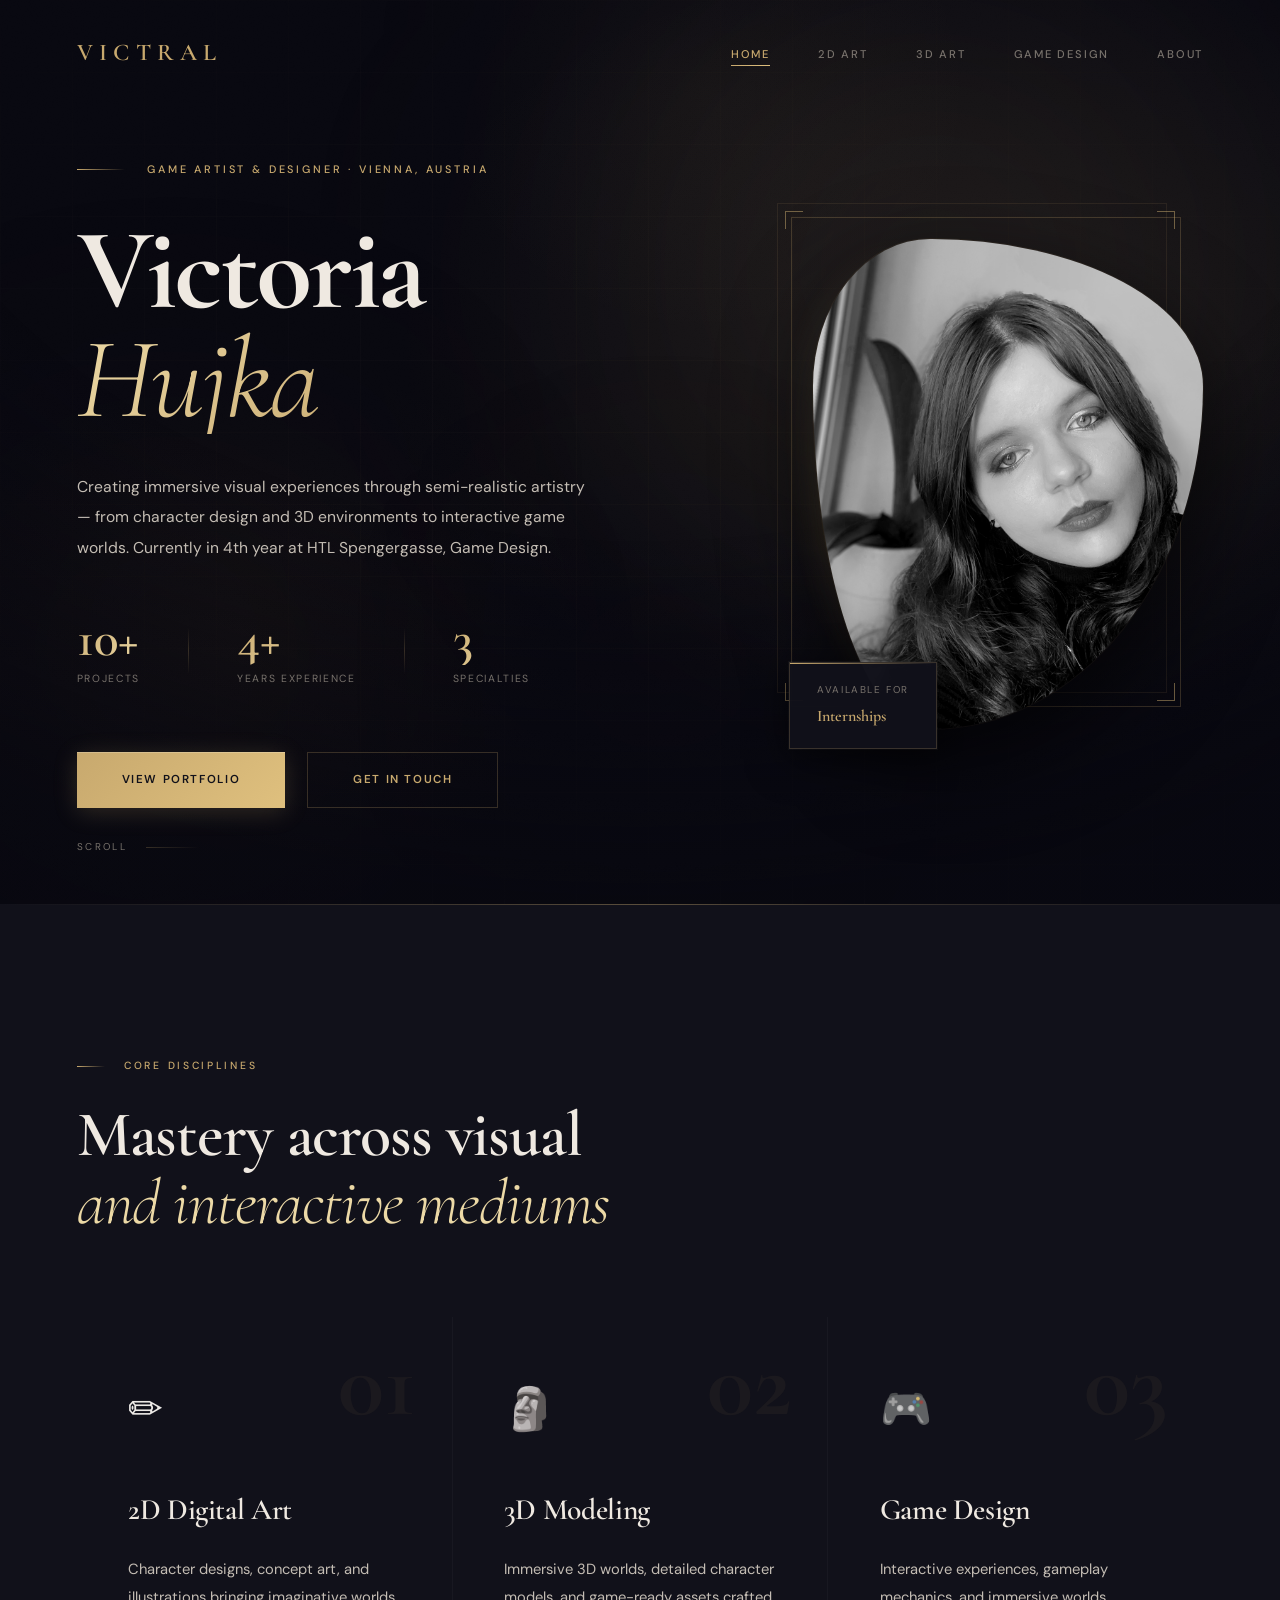
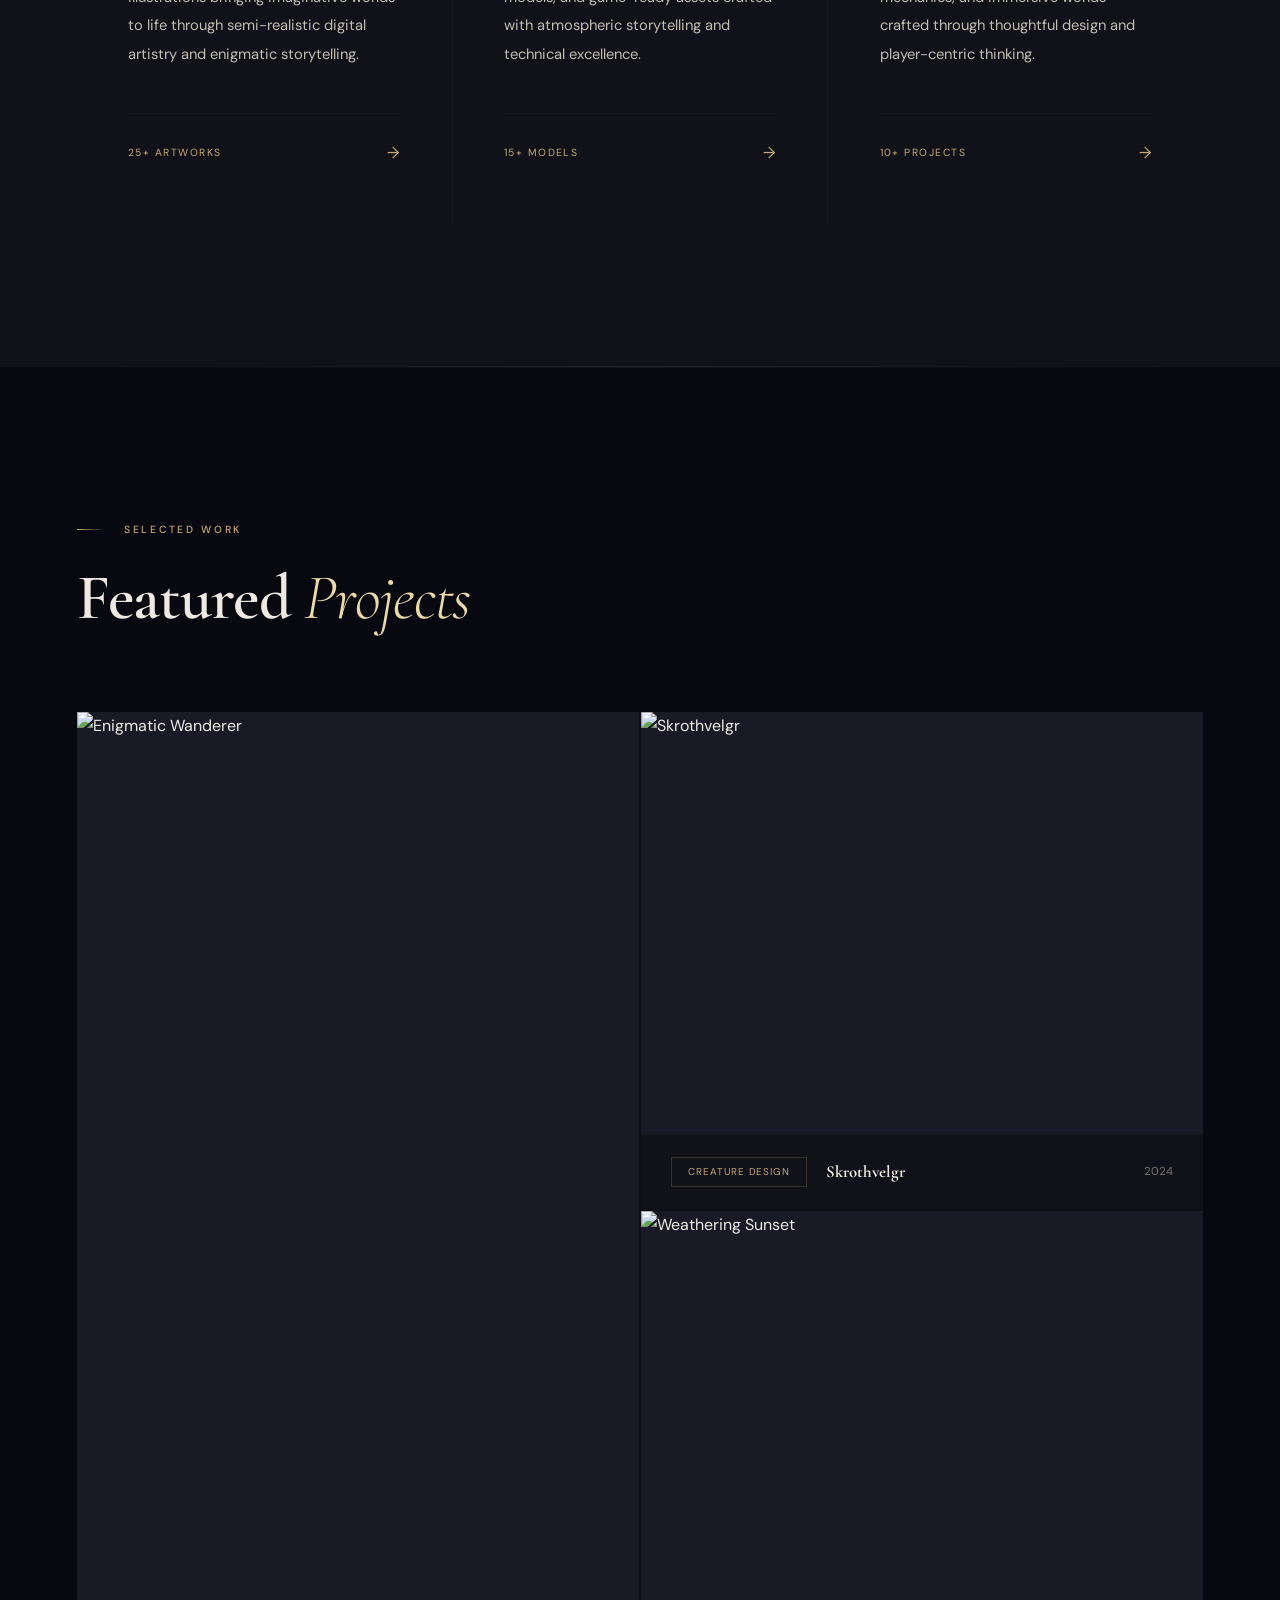
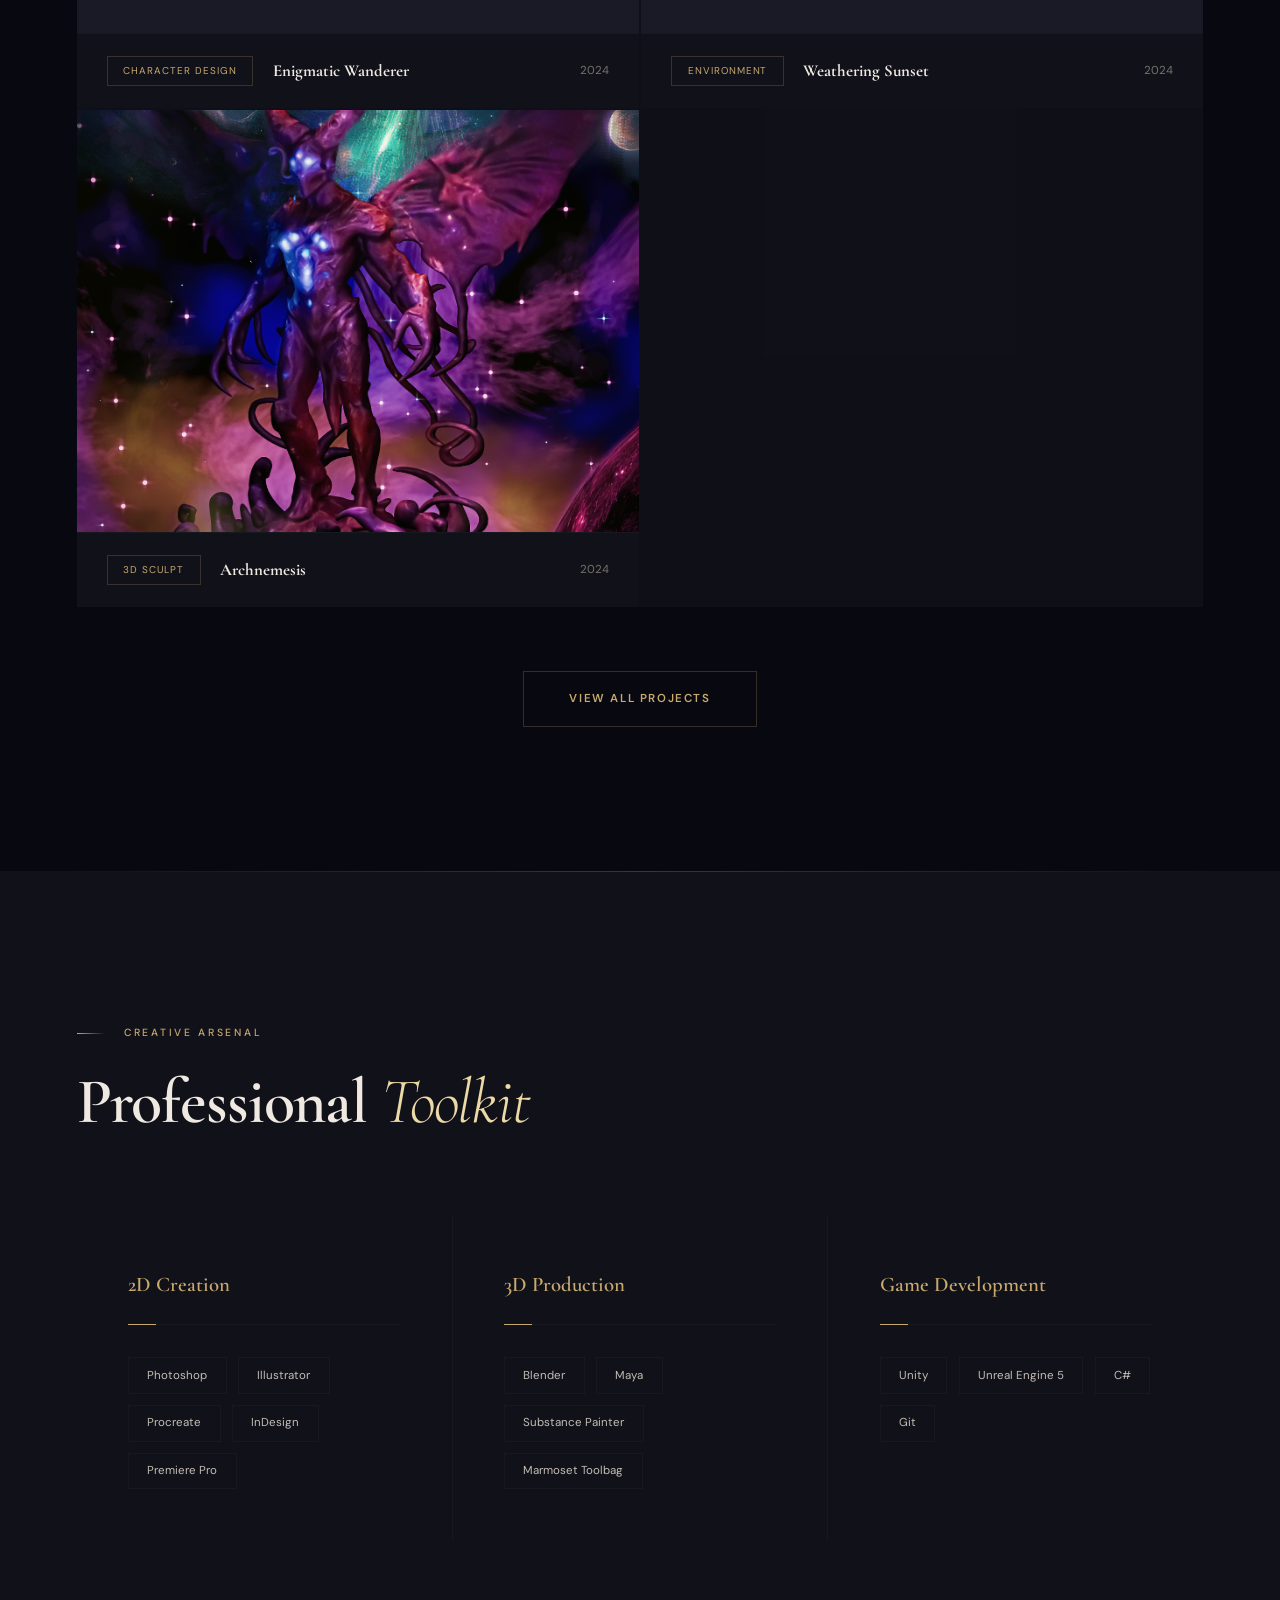
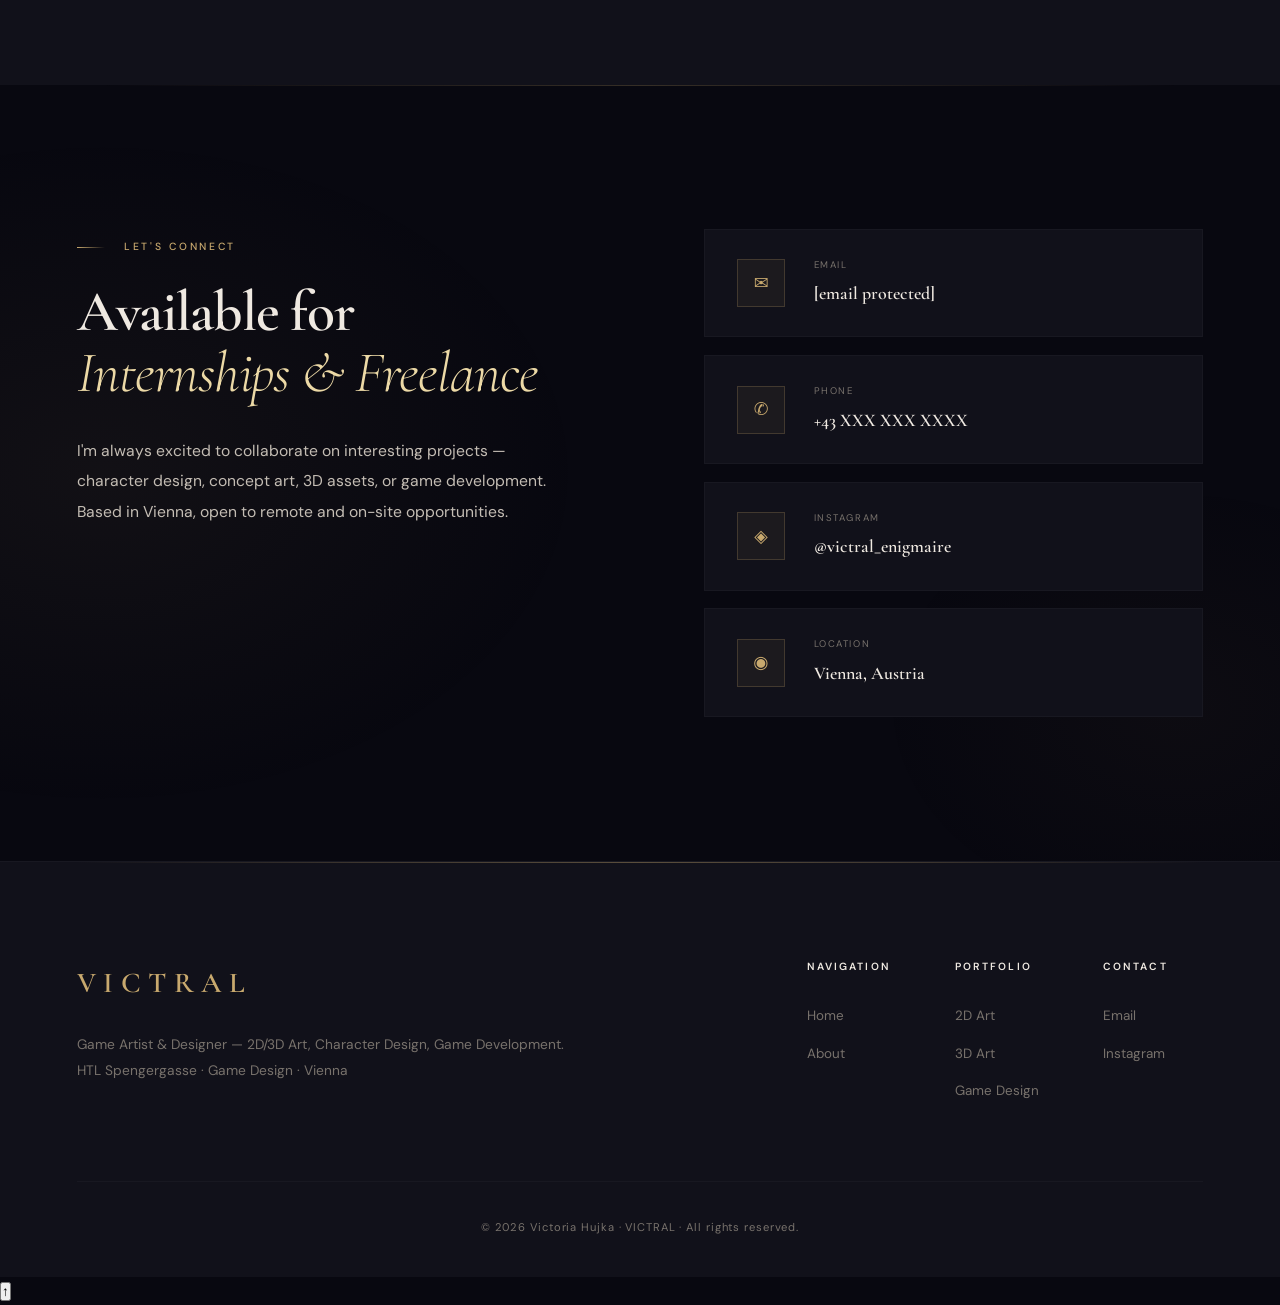
==== index.html @ 1077dec1 "FIX AGAIN" ====
<!DOCTYPE html>
<html lang="en">
<head>
    <meta charset="UTF-8">
    <meta name="viewport" content="width=device-width, initial-scale=1.0">
    <title>Victoria Hujka — Game Artist & Designer</title>
    <link rel="preconnect" href="https://fonts.googleapis.com">
    <link href="https://fonts.googleapis.com/css2?family=Cormorant+Garamond:ital,wght@0,300;0,400;0,600;0,700;1,300;1,400&family=DM+Sans:wght@300;400;500;600&display=swap" rel="stylesheet">
    <link rel="stylesheet" href="styles.css">
</head>
<body>

    <!-- Navigation -->
    <nav id="navbar">
        <div class="nav-container">
            <a href="index.html" class="logo">VICTRAL</a>
            <ul class="nav-menu">
                <li><a href="index.html" class="nav-link active">Home</a></li>
                <li><a href="2d-art.html" class="nav-link">2D Art</a></li>
                <li><a href="3d-art.html" class="nav-link">3D Art</a></li>
                <li><a href="game-design.html" class="nav-link">Game Design</a></li>
                <li><a href="about.html" class="nav-link">About</a></li>
            </ul>
            <button class="nav-toggle" id="navToggle" aria-label="Toggle menu">
                <span></span><span></span><span></span>
            </button>
        </div>
    </nav>

    <!-- Hero -->
    <section class="hero" id="home">
        <div class="hero-bg-orb orb-1"></div>
        <div class="hero-bg-orb orb-2"></div>
        <div class="hero-bg-orb orb-3"></div>

        <div class="hero-content">
            <div class="hero-text">
                <p class="hero-eyebrow"><span class="eyebrow-line"></span>Game Artist &amp; Designer · Vienna, Austria</p>
                <h1>Victoria<br><em>Hujka</em></h1>
                <p class="hero-sub">Creating immersive visual experiences through semi-realistic artistry — from character design and 3D environments to interactive game worlds. Currently in 4th year at HTL Spengergasse, Game Design.</p>

                <div class="hero-stats">
                    <div class="stat-item">
                        <span class="stat-num">10+</span>
                        <span class="stat-lbl">Projects</span>
                    </div>
                    <div class="stat-divider"></div>
                    <div class="stat-item">
                        <span class="stat-num">4+</span>
                        <span class="stat-lbl">Years Experience</span>
                    </div>
                    <div class="stat-divider"></div>
                    <div class="stat-item">
                        <span class="stat-num">3</span>
                        <span class="stat-lbl">Specialties</span>
                    </div>
                </div>

                <div class="hero-actions">
                    <a href="allprojects.html" class="btn-primary">View Portfolio</a>
                    <a href="#contact" class="btn-ghost">Get in Touch</a>
                </div>
            </div>

            <div class="hero-visual">
                <div class="portrait-wrap">
                    <div class="portrait-glow"></div>
                    <span class="portrait-corner portrait-corner--tl"></span>
                    <span class="portrait-corner portrait-corner--tr"></span>
                    <span class="portrait-corner portrait-corner--bl"></span>
                    <span class="portrait-corner portrait-corner--br"></span>
                    <img src="Hujka_Lebenslauf_Profil Kopie.png" alt="Victoria Hujka" class="portrait-img">
                    <div class="portrait-badge">
                        <span>Available for</span>
                        <strong>Internships</strong>
                    </div>
                </div>
            </div>
        </div>

        <div class="hero-scroll-hint">
            <span>Scroll</span>
            <div class="scroll-line"></div>
        </div>
    </section>

    <!-- Disciplines -->
    <section class="disciplines">
        <div class="container">
            <header class="section-header">
                <p class="section-eyebrow">Core Disciplines</p>
                <h2>Mastery across visual<br><em>and interactive mediums</em></h2>
            </header>

            <div class="disciplines-grid">
                <a href="2d-art.html" class="disc-card">
                    <div class="disc-num">01</div>
                    <div class="disc-icon">✏️</div>
                    <h3>2D Digital Art</h3>
                    <p>Character designs, concept art, and illustrations bringing imaginative worlds to life through semi-realistic digital artistry and enigmatic storytelling.</p>
                    <div class="disc-meta">
                        <span>25+ Artworks</span>
                        <span class="disc-arrow">→</span>
                    </div>
                </a>

                <a href="3d-art.html" class="disc-card">
                    <div class="disc-num">02</div>
                    <div class="disc-icon">🗿</div>
                    <h3>3D Modeling</h3>
                    <p>Immersive 3D worlds, detailed character models, and game-ready assets crafted with atmospheric storytelling and technical excellence.</p>
                    <div class="disc-meta">
                        <span>15+ Models</span>
                        <span class="disc-arrow">→</span>
                    </div>
                </a>

                <a href="game-design.html" class="disc-card">
                    <div class="disc-num">03</div>
                    <div class="disc-icon">🎮</div>
                    <h3>Game Design</h3>
                    <p>Interactive experiences, gameplay mechanics, and immersive worlds crafted through thoughtful design and player-centric thinking.</p>
                    <div class="disc-meta">
                        <span>10+ Projects</span>
                        <span class="disc-arrow">→</span>
                    </div>
                </a>
            </div>
        </div>
    </section>

    <!-- Featured Work -->
    <section class="featured">
        <div class="container">
            <header class="section-header">
                <p class="section-eyebrow">Selected Work</p>
                <h2>Featured <em>Projects</em></h2>
            </header>

            <div class="featured-grid">
                <a href="2d-art.html" class="feat-item feat-large">
                    <div class="feat-img-wrap">
                        <img src="femalefigurine.png" alt="Enigmatic Wanderer" class="feat-img">
                        <div class="feat-overlay">
                            <span class="feat-cat">2D Art · Character Design</span>
                            <h3>Enigmatic Wanderer</h3>
                        </div>
                    </div>
                    <div class="feat-info">
                        <span class="feat-tag">Character Design</span>
                        <h4>Enigmatic Wanderer</h4>
                        <span class="feat-year">2024</span>
                    </div>
                </a>

                <a href="2d-art.html" class="feat-item">
                    <div class="feat-img-wrap">
                        <img src="SKROTHVELGR (1).png" alt="Skrothvelgr" class="feat-img">
                        <div class="feat-overlay">
                            <span class="feat-cat">Concept Art</span>
                            <h3>Skrothvelgr</h3>
                        </div>
                    </div>
                    <div class="feat-info">
                        <span class="feat-tag">Creature Design</span>
                        <h4>Skrothvelgr</h4>
                        <span class="feat-year">2024</span>
                    </div>
                </a>

                <a href="2d-art.html" class="feat-item">
                    <div class="feat-img-wrap">
                        <img src="enigmatic_weathering_sun.png" alt="Weathering Sunset" class="feat-img">
                        <div class="feat-overlay">
                            <span class="feat-cat">Environment</span>
                            <h3>Weathering Sunset</h3>
                        </div>
                    </div>
                    <div class="feat-info">
                        <span class="feat-tag">Environment</span>
                        <h4>Weathering Sunset</h4>
                        <span class="feat-year">2024</span>
                    </div>
                </a>

                <a href="3d-art.html" class="feat-item">
                    <div class="feat-img-wrap">
                        <img src="endgegner_3D_render.png" alt="Archnemesis 3D" class="feat-img">
                        <div class="feat-overlay">
                            <span class="feat-cat">3D Art</span>
                            <h3>Archnemesis</h3>
                        </div>
                    </div>
                    <div class="feat-info">
                        <span class="feat-tag">3D Sculpt</span>
                        <h4>Archnemesis</h4>
                        <span class="feat-year">2024</span>
                    </div>
                </a>
            </div>

            <div class="view-all">
                <a href="allprojects.html" class="btn-ghost">View All Projects</a>
            </div>
        </div>
    </section>

    <!-- Tools -->
    <section class="tools-section">
        <div class="container">
            <header class="section-header">
                <p class="section-eyebrow">Creative Arsenal</p>
                <h2>Professional <em>Toolkit</em></h2>
            </header>

            <div class="tools-grid">
                <div class="tool-group">
                    <h4>2D Creation</h4>
                    <div class="tool-chips">
                        <span class="chip">Photoshop</span>
                        <span class="chip">Illustrator</span>
                        <span class="chip">Procreate</span>
                        <span class="chip">InDesign</span>
                        <span class="chip">Premiere Pro</span>
                    </div>
                </div>
                <div class="tool-group">
                    <h4>3D Production</h4>
                    <div class="tool-chips">
                        <span class="chip">Blender</span>
                        <span class="chip">Maya</span>
                        <span class="chip">Substance Painter</span>
                        <span class="chip">Marmoset Toolbag</span>
                    </div>
                </div>
                <div class="tool-group">
                    <h4>Game Development</h4>
                    <div class="tool-chips">
                        <span class="chip">Unity</span>
                        <span class="chip">Unreal Engine 5</span>
                        <span class="chip">C#</span>
                        <span class="chip">Git</span>
                    </div>
                </div>
            </div>
        </div>
    </section>

    <!-- Contact -->
    <section class="contact-section" id="contact">
        <div class="container">
            <div class="contact-inner">
                <div class="contact-left">
                    <p class="section-eyebrow">Let's Connect</p>
                    <h2>Available for<br><em>Internships &amp; Freelance</em></h2>
                    <p class="contact-body">I'm always excited to collaborate on interesting projects — character design, concept art, 3D assets, or game development. Based in Vienna, open to remote and on-site opportunities.</p>
                </div>
                <div class="contact-right">
                    <a href="/cdn-cgi/l/email-protection#483e212b3c273a2129203d22232908212b24273d2c662b2725" class="contact-card">
                        <div class="contact-card-icon">✉</div>
                        <div>
                            <span class="contact-card-label">Email</span>
                            <strong class="contact-card-value"><span class="__cf_email__" data-cfemail="a7d1cec4d3c8d5cec6cfd2cdccc6e7cec4cbc8d2c389c4c8ca">[email&#160;protected]</span></strong>
                        </div>
                    </a>
                    <a href="tel:+4366399999999" class="contact-card">
                        <div class="contact-card-icon">✆</div>
                        <div>
                            <span class="contact-card-label">Phone</span>
                            <strong class="contact-card-value">+43 XXX XXX XXXX</strong>
                        </div>
                    </a>
                    <a href="https://www.instagram.com/victral_enigmaire/" target="_blank" class="contact-card">
                        <div class="contact-card-icon">◈</div>
                        <div>
                            <span class="contact-card-label">Instagram</span>
                            <strong class="contact-card-value">@victral_enigmaire</strong>
                        </div>
                    </a>
                    <div class="contact-card no-link">
                        <div class="contact-card-icon">◉</div>
                        <div>
                            <span class="contact-card-label">Location</span>
                            <strong class="contact-card-value">Vienna, Austria</strong>
                        </div>
                    </div>
                </div>
            </div>
        </div>
    </section>

    <!-- Footer -->
    <footer>
        <div class="footer-inner">
            <div class="footer-brand">
                <span class="footer-logo">VICTRAL</span>
                <p>Game Artist &amp; Designer — 2D/3D Art, Character Design, Game Development.<br>HTL Spengergasse · Game Design · Vienna</p>
            </div>
            <div class="footer-nav">
                <div class="footer-col">
                    <h5>Navigation</h5>
                    <a href="index.html">Home</a>
                    <a href="about.html">About</a>
                </div>
                <div class="footer-col">
                    <h5>Portfolio</h5>
                    <a href="2d-art.html">2D Art</a>
                    <a href="3d-art.html">3D Art</a>
                    <a href="game-design.html">Game Design</a>
                </div>
                <div class="footer-col">
                    <h5>Contact</h5>
                    <a href="/cdn-cgi/l/email-protection#b0c6d9d3c4dfc2d9d1d8c5dadbd1f0d9d3dcdfc5d49ed3dfdd">Email</a>
                    <a href="https://www.instagram.com/victral_enigmaire/" target="_blank">Instagram</a>
                </div>
            </div>
        </div>
        <div class="footer-bottom">
            <p>© 2026 Victoria Hujka · VICTRAL · All rights reserved.</p>
        </div>
    </footer>
    <button id="backToTop" aria-label="Back to top">↑</button>
    <script src="script.js"></script>
</body>
</html>
---- styles.css ----
/* ============================================================
   VICTRAL PORTFOLIO — Elevated Luxury Stylesheet v3
   Dark atelier aesthetic · Cormorant Garamond + DM Sans
   ============================================================ */

@import url('https://fonts.googleapis.com/css2?family=Cormorant+Garamond:ital,wght@0,300;0,400;0,600;0,700;1,300;1,400;1,600&family=DM+Sans:ital,opsz,wght@0,9..40,300;0,9..40,400;0,9..40,500;1,9..40,300&display=swap');

/* ─── Reset ─────────────────────────────────────────────── */
*, *::before, *::after { margin: 0; padding: 0; box-sizing: border-box; }

/* ─── Design tokens ──────────────────────────────────────── */
:root {
    /* Ink scale — deep velvet blacks */
    --ink:          #080810;
    --ink-soft:     #11111a;
    --ink-mid:      #1a1a26;
    --ink-raised:   #232330;

    /* Gold palette — warm, never garish */
    --gold:         #c8a96e;
    --gold-bright:  #dfc07e;
    --gold-pale:    #ecd9a6;
    --gold-deep:    #9b7840;
    --gold-whisper: rgba(200,169,110,.06);
    --gold-dim:     rgba(200,169,110,.12);
    --gold-glow:    rgba(200,169,110,.20);
    --gold-line:    rgba(200,169,110,.24);
    --gold-strong:  rgba(200,169,110,.40);

    /* Cream text scale */
    --cream:        #efe9e1;
    --cream-mid:    #c4bdb4;
    --cream-dim:    #78726c;
    --cream-ghost:  rgba(239,233,225,.05);

    /* Borders */
    --border:       rgba(200,169,110,.22);
    --border-s:     rgba(255,255,255,.06);
    --border-xs:    rgba(255,255,255,.032);

    /* Typography */
    --ff-display:   'Cormorant Garamond', Georgia, serif;
    --ff-body:      'DM Sans', system-ui, sans-serif;

    /* Easing */
    --ease-out:     cubic-bezier(.22,.61,.36,1);
    --ease-spring:  cubic-bezier(.34,1.56,.64,1);
    --ease-expo:    cubic-bezier(.19,1,.22,1);
    --ease-circ:    cubic-bezier(.785,.135,.15,.86);
}

html { scroll-behavior: smooth; font-size: 16px; }

body {
    font-family: var(--ff-body);
    background: var(--ink);
    color: var(--cream);
    line-height: 1.75;
    -webkit-font-smoothing: antialiased;
    -moz-osx-font-smoothing: grayscale;
    overflow-x: hidden;
}

img { display: block; max-width: 100%; }
a   { color: inherit; text-decoration: none; }

/* ─── Global atmosphere layers ───────────────────────────── */

/* Film grain */
body::before {
    content: '';
    position: fixed; inset: 0; z-index: 0; pointer-events: none;
    background-image: url("data:image/svg+xml,%3Csvg xmlns='http://www.w3.org/2000/svg' width='256' height='256'%3E%3Cfilter id='n'%3E%3CfeTurbulence type='fractalNoise' baseFrequency='0.8' numOctaves='4' stitchTiles='stitch'/%3E%3CfeColorMatrix type='saturate' values='0'/%3E%3C/filter%3E%3Crect width='256' height='256' filter='url(%23n)' opacity='0.042'/%3E%3C/svg%3E");
    opacity: .65;
    mix-blend-mode: overlay;
}

/* Vignette */
body::after {
    content: '';
    position: fixed; inset: 0; z-index: 0; pointer-events: none;
    background: radial-gradient(ellipse 100% 100% at 50% 0%, transparent 60%, rgba(8,8,16,.7) 100%);
}

/* ─── Custom scrollbar ───────────────────────────────────── */
::-webkit-scrollbar { width: 6px; }
::-webkit-scrollbar-track { background: var(--ink); }
::-webkit-scrollbar-thumb {
    background: linear-gradient(180deg, var(--gold-deep), var(--gold));
    border-radius: 3px;
}
::-webkit-scrollbar-thumb:hover { background: var(--gold); }

/* ─── Text selection ─────────────────────────────────────── */
::selection { background: var(--gold-dim); color: var(--gold-pale); }

/* ─── Container ──────────────────────────────────────────── */
.container { max-width: 1440px; margin: 0 auto; padding: 0 6%; }

/* ─── Navigation ─────────────────────────────────────────── */
nav {
    position: fixed; top: 0; width: 100%; z-index: 999;
    padding: 2rem 6%;
    transition: padding .6s var(--ease-expo), background .6s, box-shadow .6s;
}
nav.scrolled {
    padding: 1.1rem 6%;
    background: rgba(8,8,16,.94);
    backdrop-filter: blur(32px) saturate(200%);
    border-bottom: 1px solid var(--border);
    box-shadow: 0 2px 60px rgba(0,0,0,.6), 0 1px 0 var(--border);
}
.nav-container {
    max-width: 1440px; margin: 0 auto;
    display: flex; align-items: center; justify-content: space-between;
}

/* Logo */
.logo {
    font-family: var(--ff-display);
    font-size: 1.5rem; font-weight: 600;
    letter-spacing: .26em; color: var(--gold);
    text-transform: uppercase; position: relative;
    transition: color .4s, letter-spacing .5s var(--ease-expo);
}
.logo::before {
    content: '';
    position: absolute; bottom: -5px; left: 0;
    width: 100%; height: 1px;
    background: linear-gradient(90deg, var(--gold), var(--gold-bright), transparent);
    transform: scaleX(0); transform-origin: left;
    transition: transform .6s var(--ease-expo);
}
.logo:hover { color: var(--gold-pale); letter-spacing: .32em; }
.logo:hover::before { transform: scaleX(1); }

/* Nav links */
.nav-menu { display: flex; list-style: none; gap: 3rem; align-items: center; }
.nav-link {
    font-size: .7rem; font-weight: 500; letter-spacing: .16em;
    text-transform: uppercase; color: var(--cream-dim);
    position: relative; padding-bottom: .3rem;
    transition: color .35s;
}
.nav-link::after {
    content: '';
    position: absolute; bottom: 0; left: 0; width: 0; height: 1px;
    background: linear-gradient(90deg, var(--gold), var(--gold-bright));
    transition: width .45s var(--ease-expo);
}
.nav-link:hover, .nav-link.active { color: var(--gold); }
.nav-link:hover::after, .nav-link.active::after { width: 100%; }

.nav-toggle {
    display: none; flex-direction: column; gap: 5px;
    background: none; border: none; cursor: pointer; padding: 4px;
}
.nav-toggle span { display: block; width: 24px; height: 1.5px; background: var(--cream); transition: .3s; }

/* ─── Hero ───────────────────────────────────────────────── */
.hero {
    min-height: 100svh;
    display: flex; align-items: center;
    padding: 10rem 6% 6rem;
    position: relative; overflow: hidden;
}

/* Layered radial atmosphere */
.hero::before {
    content: '';
    position: absolute; inset: 0; pointer-events: none; z-index: 0;
    background:
        radial-gradient(ellipse 90% 80% at 78% 38%, rgba(200,169,110,.09) 0%, transparent 55%),
        radial-gradient(ellipse 55% 65% at 18% 72%, rgba(160,120,64,.06) 0%, transparent 52%),
        radial-gradient(ellipse 35% 45% at 55% 10%,  rgba(200,169,110,.04) 0%, transparent 60%);
}

/* Delicate crosshatch grid */
.hero::after {
    content: '';
    position: absolute; inset: 0; pointer-events: none; z-index: 0;
    background-image:
        linear-gradient(rgba(200,169,110,.022) 1px, transparent 1px),
        linear-gradient(90deg, rgba(200,169,110,.022) 1px, transparent 1px);
    background-size: 72px 72px;
    mask-image: radial-gradient(ellipse 90% 90% at 50% 50%, black 20%, transparent 100%);
}

/* Animated ambient orbs */
.hero-bg-orb {
    position: absolute; border-radius: 50%;
    filter: blur(140px); pointer-events: none; z-index: 0;
}
.orb-1 {
    width: 900px; height: 900px;
    background: radial-gradient(circle, rgba(200,169,110,.11) 0%, transparent 68%);
    top: -20%; right: -8%; animation: orbDrift 24s ease-in-out infinite;
}
.orb-2 {
    width: 600px; height: 600px;
    background: radial-gradient(circle, rgba(160,120,64,.08) 0%, transparent 68%);
    bottom: -5%; left: -10%; animation: orbDrift 32s ease-in-out infinite reverse 4s;
}
.orb-3 {
    width: 350px; height: 350px;
    background: radial-gradient(circle, rgba(200,169,110,.06) 0%, transparent 68%);
    top: 55%; left: 38%; animation: orbDrift 19s ease-in-out infinite 8s;
}
@keyframes orbDrift {
    0%,100% { transform: translate(0,0) scale(1); }
    30%      { transform: translate(-35px,-50px) scale(1.06); }
    65%      { transform: translate(25px,-20px) scale(.96); }
}

.hero-content {
    position: relative; z-index: 1;
    max-width: 1440px; width: 100%;
    display: grid; grid-template-columns: 1fr auto;
    gap: 8rem; align-items: center;
}

/* Eyebrow */
.hero-eyebrow {
    display: flex; align-items: center; gap: 1.4rem;
    font-size: .68rem; letter-spacing: .26em; text-transform: uppercase;
    color: var(--gold); font-weight: 500; margin-bottom: 2.4rem;
    opacity: 0; animation: heroReveal .9s var(--ease-expo) .08s forwards;
}
.eyebrow-line {
    display: inline-block; width: 48px; height: 1px;
    background: linear-gradient(90deg, var(--gold), transparent);
}

/* H1 */
.hero-text h1 {
    font-family: var(--ff-display);
    font-size: clamp(4.8rem, 9vw, 9.5rem);
    font-weight: 700; line-height: .94; letter-spacing: -.025em;
    color: var(--cream); margin-bottom: 2.4rem;
    opacity: 0; animation: heroReveal 1s var(--ease-expo) .22s forwards;
}
.hero-text h1 em {
    font-style: italic; font-weight: 300;
    color: transparent;
    background: linear-gradient(135deg, var(--gold-pale) 0%, var(--gold) 60%);
    -webkit-background-clip: text; -webkit-text-fill-color: transparent;
    background-clip: text;
    display: block;
}

/* Sub */
.hero-sub {
    max-width: 520px;
    color: var(--cream-mid); font-size: .98rem; line-height: 1.92;
    margin-bottom: 3.2rem;
    opacity: 0; animation: heroReveal .9s var(--ease-expo) .38s forwards;
}

/* Stats */
.hero-stats {
    display: flex; align-items: center; gap: 3rem; margin-bottom: 4rem;
    opacity: 0; animation: heroReveal .9s var(--ease-expo) .54s forwards;
}
.stat-divider {
    width: 1px; height: 48px;
    background: linear-gradient(to bottom, transparent, var(--border), transparent);
}
.stat-item { display: flex; flex-direction: column; }
.stat-num {
    font-family: var(--ff-display);
    font-size: 3.2rem; font-weight: 600; line-height: 1;
    background: linear-gradient(135deg, var(--gold) 0%, var(--gold-pale) 100%);
    -webkit-background-clip: text; -webkit-text-fill-color: transparent;
    background-clip: text; margin-bottom: .3rem;
}
.stat-lbl {
    font-size: .65rem; letter-spacing: .16em; text-transform: uppercase; color: var(--cream-dim);
}

/* Actions */
.hero-actions {
    display: flex; gap: 1.4rem; flex-wrap: wrap;
    opacity: 0; animation: heroReveal .9s var(--ease-expo) .70s forwards;
}

/* Scroll hint */
.hero-scroll-hint {
    position: absolute; bottom: 3rem; left: 6%; z-index: 1;
    display: flex; align-items: center; gap: 1.2rem;
    font-size: .62rem; letter-spacing: .24em; text-transform: uppercase; color: var(--cream-dim);
    opacity: 0; animation: heroReveal .8s var(--ease-expo) 1.3s forwards;
}
.scroll-line {
    width: 54px; height: 1px;
    background: linear-gradient(90deg, var(--gold-line), transparent);
    animation: scrollPulse 3s ease-in-out infinite;
}
@keyframes scrollPulse {
    0%,100% { opacity: .4; transform: scaleX(1); }
    50%      { opacity: 1;  transform: scaleX(.45); transform-origin: left; }
}

/* Keyframe */
@keyframes heroReveal {
    from { opacity: 0; transform: translateY(22px); }
    to   { opacity: 1; transform: translateY(0); }
}

/* ─── Buttons ────────────────────────────────────────────── */
.btn-primary, .btn-ghost {
    display: inline-flex; align-items: center; gap: .65rem;
    padding: 1.05rem 2.8rem;
    font-size: .72rem; font-weight: 600; letter-spacing: .14em; text-transform: uppercase;
    font-family: var(--ff-body); position: relative; overflow: hidden; cursor: pointer;
    transition: transform .35s var(--ease-out), box-shadow .35s, color .3s, background .3s, border-color .3s;
}
/* Shimmer sweep */
.btn-primary::before, .btn-ghost::before {
    content: '';
    position: absolute; top: 0; left: -120%; width: 55%; height: 100%;
    background: linear-gradient(90deg, transparent, rgba(255,255,255,.18), transparent);
    transition: left .55s var(--ease-expo); pointer-events: none; transform: skewX(-15deg);
}
.btn-primary:hover::before, .btn-ghost:hover::before { left: 150%; }

.btn-primary {
    background: linear-gradient(135deg, var(--gold), var(--gold-bright));
    color: var(--ink-soft); border: none;
    box-shadow: 0 4px 24px rgba(200,169,110,.2), inset 0 1px 0 rgba(255,255,255,.2);
}
.btn-primary:hover {
    transform: translateY(-3px);
    box-shadow: 0 16px 44px rgba(200,169,110,.35), 0 0 0 4px rgba(200,169,110,.1), inset 0 1px 0 rgba(255,255,255,.2);
}
.btn-ghost {
    background: transparent; color: var(--gold); border: 1px solid var(--gold-line);
}
.btn-ghost:hover {
    border-color: var(--gold); background: var(--gold-dim);
    color: var(--gold-pale); transform: translateY(-3px);
    box-shadow: 0 10px 36px rgba(0,0,0,.35);
}

/* ─── Portrait  ──────────────────────────────────────────── */
/* Hero visual wrapper */
.hero-visual {
    position: relative;
    opacity: 0; animation: visualReveal 1.3s var(--ease-expo) .3s forwards;
}
@keyframes visualReveal {
    from { opacity: 0; transform: scale(.93) translateY(24px); }
    to   { opacity: 1; transform: scale(1)  translateY(0); }
}

.portrait-wrap {
    position: relative; width: 390px; height: 490px;
}

/* Outer frame 1 — morphs alongside portrait */
.portrait-wrap::before {
    content: '';
    position: absolute; top: -22px; left: -22px; right: 22px; bottom: 22px;
    border: 1px solid var(--gold); opacity: .24; pointer-events: none;
    animation: outerFrameMorph 13s ease-in-out infinite;
    transition: opacity .6s;
}
/* Outer frame 2 — counter-rotates for depth */
.portrait-wrap::after {
    content: '';
    position: absolute; top: -36px; left: -36px; right: 36px; bottom: 36px;
    border: 1px solid var(--gold); opacity: .10; pointer-events: none;
    animation: outerFrameMorph 13s ease-in-out infinite reverse 4s;
}
.portrait-wrap:hover::before { opacity: .55; }
.portrait-wrap:hover::after  { opacity: .22; }

@keyframes outerFrameMorph {
    0%,100% { border-radius: 4px;               transform: rotate(0deg)   scale(1);     }
    20%      { border-radius: 30% 6% 30% 6%;     transform: rotate(.7deg)  scale(1.004); }
    45%      { border-radius: 6% 30% 6% 30%;     transform: rotate(-1.1deg) scale(.997); }
    70%      { border-radius: 22% 6% 22% 6%;     transform: rotate(.6deg)  scale(1.002); }
}

/* Portrait image — continuous organic morph (PRESERVED) */
.portrait-img {
    width: 100%; height: 100%; object-fit: cover;
    position: relative; z-index: 2;
    border-radius: 30% 70% 70% 30% / 30% 30% 70% 70%;
    animation: imgMorph 10s ease-in-out infinite;
    box-shadow:
        0 32px 90px rgba(0,0,0,.7),
        0 0 0 1px rgba(200,169,110,.1),
        inset 0 0 40px rgba(0,0,0,.15);
    transition: box-shadow .7s var(--ease-out);
}
@keyframes imgMorph {
    0%,100% { border-radius: 30% 70% 70% 30% / 30% 30% 70% 70%; }
    18%      { border-radius: 58% 42% 75% 25% / 76% 46% 54% 24%; }
    38%      { border-radius: 50% 50% 33% 67% / 55% 27% 73% 45%; }
    60%      { border-radius: 33% 67% 58% 42% / 63% 68% 32% 37%; }
    80%      { border-radius: 45% 55% 40% 60% / 40% 60% 40% 60%; }
}
.portrait-wrap:hover .portrait-img {
    box-shadow:
        0 44px 110px rgba(0,0,0,.75),
        0 0 0 1px rgba(200,169,110,.25),
        0 0 80px rgba(200,169,110,.1);
}

/* Rotating gold conic glow ring behind portrait */
.portrait-glow {
    position: absolute; inset: -4px; z-index: 1; pointer-events: none;
    border-radius: 30% 70% 70% 30% / 30% 30% 70% 70%;
    animation: imgMorph 10s ease-in-out infinite, glowRotate 10s linear infinite;
    background: conic-gradient(from 0deg,
        transparent   0%,
        transparent  55%,
        rgba(200,169,110,.28) 70%,
        rgba(236,217,166,.18) 80%,
        transparent  95%,
        transparent 100%
    );
    filter: blur(16px);
    opacity: .9;
}
@keyframes glowRotate {
    from { transform: rotate(0deg); }
    to   { transform: rotate(360deg); }
}

/* Corner accent marks */
.portrait-corner {
    position: absolute; z-index: 3; width: 18px; height: 18px; pointer-events: none;
    transition: opacity .5s, transform .5s var(--ease-expo);
    opacity: .5;
}
.portrait-corner--tl { top: -28px; left: -28px; border-top: 1px solid var(--gold); border-left: 1px solid var(--gold); }
.portrait-corner--tr { top: -28px; right: 28px; border-top: 1px solid var(--gold); border-right: 1px solid var(--gold); }
.portrait-corner--bl { bottom: 28px; left: -28px; border-bottom: 1px solid var(--gold); border-left: 1px solid var(--gold); }
.portrait-corner--br { bottom: 28px; right: 28px; border-bottom: 1px solid var(--gold); border-right: 1px solid var(--gold); }
.portrait-wrap:hover .portrait-corner { opacity: 1; }
.portrait-wrap:hover .portrait-corner--tl { transform: translate(-3px,-3px); }
.portrait-wrap:hover .portrait-corner--tr { transform: translate(3px,-3px); }
.portrait-wrap:hover .portrait-corner--bl { transform: translate(-3px,3px); }
.portrait-wrap:hover .portrait-corner--br { transform: translate(3px,3px); }

/* Badge */
.portrait-badge {
    position: absolute; bottom: -20px; left: -24px; z-index: 4;
    padding: 1.1rem 1.7rem;
    background: rgba(17,17,26,.97);
    border: 1px solid var(--border);
    backdrop-filter: blur(24px);
    display: flex; flex-direction: column; gap: .25rem;
    box-shadow: 0 10px 40px rgba(0,0,0,.6), 0 0 0 1px rgba(255,255,255,.04);
    transition: transform .45s var(--ease-out), box-shadow .45s;
}
.portrait-badge::before {
    content: '';
    position: absolute; top: 0; left: 0; right: 0; height: 1px;
    background: linear-gradient(90deg, var(--gold), transparent);
}
.portrait-badge:hover { transform: translateY(-4px); box-shadow: 0 18px 50px rgba(0,0,0,.6); }
.portrait-badge span {
    font-size: .62rem; text-transform: uppercase; letter-spacing: .16em; color: var(--cream-dim);
}
.portrait-badge strong {
    font-size: 1rem; font-family: var(--ff-display); color: var(--gold); font-weight: 600;
}

/* ─── Sections ───────────────────────────────────────────── */
section { padding: 9rem 0; position: relative; }

.section-header { margin-bottom: 5rem; }
.section-header.centered { text-align: center; }
.section-header.centered .section-eyebrow { justify-content: center; }
.section-header.centered .section-eyebrow::before { display: none; }

.section-eyebrow {
    display: inline-flex; align-items: center; gap: 1.2rem;
    font-size: .65rem; letter-spacing: .26em; text-transform: uppercase;
    color: var(--gold); font-weight: 500; margin-bottom: 1.6rem;
}
.section-eyebrow::before {
    content: '';
    display: inline-block; width: 28px; height: 1px;
    background: linear-gradient(90deg, var(--gold), transparent);
}

.section-header h2 {
    font-family: var(--ff-display);
    font-size: clamp(2.8rem, 5vw, 4.5rem); font-weight: 600;
    line-height: 1.06; color: var(--cream); letter-spacing: -.018em;
}
.section-header h2 em { font-style: italic; font-weight: 300; color: var(--gold-pale); }

/* ─── Disciplines ────────────────────────────────────────── */
.disciplines { background: var(--ink-soft); position: relative; overflow: hidden; }
.disciplines::before {
    content: ''; position: absolute; top: 0; left: 0; right: 0; height: 1px;
    background: linear-gradient(90deg, transparent 0%, var(--gold-line) 35%, var(--gold-strong) 50%, var(--gold-line) 65%, transparent 100%);
}
.disciplines::after {
    content: ''; position: absolute; bottom: 0; left: 0; right: 0; height: 1px;
    background: linear-gradient(90deg, transparent 0%, var(--border-s) 50%, transparent 100%);
}

.disciplines-grid {
    display: grid; grid-template-columns: repeat(3, 2fr);
    gap: 1px; background: var(--border-xs);
}
.disc-card {
    padding: 3.5rem 3.2rem; background: var(--ink-soft);
    position: relative; overflow: hidden;
    display: flex; flex-direction: column;
    transition: gradient .45s;
}
/* Top bar reveal */
.disc-card::before {
    content: ''; position: absolute; top: 0; left: 0; right: 0; height: 2px;
    background: linear-gradient(90deg, var(--gold-deep), var(--gold), var(--gold-bright), transparent);
    transform: scaleX(0); transform-origin: left; transition: transform .7s var(--ease-expo);
}
/* Internal glow */
.disc-card::after {
    content: ''; position: absolute; top: -80px; right: -80px;
    width: 240px; height: 240px;
    background: radial-gradient(circle, var(--gold-glow) 0%, transparent 70%);
    opacity: 0; transition: opacity .6s; pointer-events: none;
}
.disc-card:hover { background: var(--ink-mid); }
.disc-card:hover::before { transform: scaleX(1); }
.disc-card:hover::after  { opacity: 1; }

.disc-num {
    font-family: var(--ff-display); font-size: 6rem; font-weight: 700;
    position: absolute; top: 1.2rem; right: 2.2rem; line-height: 1;
    color: rgba(200,169,110,.055); transition: color .5s;
    user-select: none;
}
.disc-card:hover .disc-num { color: rgba(200,169,110,.11); }

.disc-icon {
    font-size: 2.6rem; margin-bottom: 2.4rem; display: inline-block;
    filter: saturate(.4); transition: filter .5s, transform .6s var(--ease-spring);
}
.disc-card:hover .disc-icon { filter: saturate(1); transform: scale(1.18) rotate(6deg); }

.disc-card h3 {
    font-family: var(--ff-display); font-size: 1.85rem; font-weight: 600;
    color: var(--cream); margin-bottom: 1.2rem; letter-spacing: -.012em;
    transition: color .3s;
}
.disc-card:hover h3 { color: var(--gold-pale); }
.disc-card p { color: var(--cream-mid); line-height: 1.92; font-size: .92rem; flex: 1; margin-bottom: 2.8rem; }
.disc-meta {
    display: flex; justify-content: space-between; align-items: center;
    padding-top: 1.6rem; border-top: 1px solid var(--border-xs);
    font-size: .65rem; text-transform: uppercase; letter-spacing: .14em; color: var(--gold);
}
.disc-arrow { font-size: 1rem; transition: transform .45s var(--ease-spring); }
.disc-card:hover .disc-arrow { transform: translateX(9px); }

/* ─── Featured Work ──────────────────────────────────────── */
.featured { position: relative; }
.featured::before {
    content: ''; position: absolute; top: 0; left: 0; right: 0; height: 1px;
    background: linear-gradient(90deg, transparent 5%, var(--border-s) 50%, transparent 95%);
}
.featured-grid {
    display: grid; grid-template-columns: 1fr 1fr; grid-template-rows: auto auto;
    gap: 2px; margin-bottom: 4rem; background: var(--border-xs);
}
.feat-large { grid-row: 1 / 3; }
.feat-item {
    display: flex; flex-direction: column; overflow: hidden; background: var(--ink-soft);
    transition: background .3s;
}
.feat-item:hover { background: var(--ink-mid); }
.feat-img-wrap {
    position: relative; overflow: hidden; background: var(--ink-mid); aspect-ratio: 4/3; flex: 1;
}
.feat-large .feat-img-wrap { aspect-ratio: 3/4; }
.feat-img {
    width: 100%; height: 100%; object-fit: cover;
    transition: transform 1.1s var(--ease-expo), filter .65s; filter: saturate(.8);
}
.feat-item:hover .feat-img { transform: scale(1.08); filter: saturate(1.05); }
.feat-overlay {
    position: absolute; inset: 0;
    background: linear-gradient(to top, rgba(8,8,16,.97) 0%, rgba(8,8,16,.45) 40%, transparent 70%);
    display: flex; flex-direction: column; justify-content: flex-end; padding: 2.5rem;
    opacity: 0; transition: opacity .45s;
}
.feat-item:hover .feat-overlay { opacity: 1; }
.feat-cat { font-size: .62rem; text-transform: uppercase; letter-spacing: .18em; color: var(--gold); margin-bottom: .6rem; }
.feat-overlay h3 {
    font-family: var(--ff-display); font-size: 2.1rem; font-weight: 600;
    color: var(--cream); letter-spacing: -.012em;
    transform: translateY(10px); transition: transform .45s var(--ease-expo);
}
.feat-item:hover .feat-overlay h3 { transform: translateY(0); }
.feat-info {
    padding: 1.4rem 1.9rem; display: flex; align-items: center; gap: 1.2rem;
    background: var(--ink-soft); border-top: 1px solid var(--border-xs);
}
.feat-tag {
    font-size: .62rem; text-transform: uppercase; letter-spacing: .1em;
    padding: .32rem .95rem; border: 1px solid var(--border); color: var(--gold); white-space: nowrap;
    transition: background .3s;
}
.feat-item:hover .feat-tag { background: var(--gold-dim); }
.feat-info h4 { font-family: var(--ff-display); font-size: 1.05rem; color: var(--cream); flex: 1; }
.feat-year { font-size: .72rem; color: var(--cream-dim); margin-left: auto; }
.view-all { text-align: center; }

/* ─── Tools ──────────────────────────────────────────────── */
.tools-section { background: var(--ink-soft); position: relative; }
.tools-section::before {
    content: ''; position: absolute; top: 0; left: 0; right: 0; height: 1px;
    background: linear-gradient(90deg, transparent 5%, var(--gold-line) 50%, transparent 95%);
}
.tools-grid { display: grid; grid-template-columns: repeat(3, 1fr); gap: 1px; background: var(--border-xs); }
.tool-group {
    padding: 3.2rem; background: var(--ink-soft);
    transition: background .35s; position: relative;
}
.tool-group:hover { background: var(--ink-mid); }
.tool-group h4 {
    font-family: var(--ff-display); font-size: 1.3rem; font-weight: 600; color: var(--gold);
    margin-bottom: 2rem; padding-bottom: 1.3rem; border-bottom: 1px solid var(--border-xs);
    position: relative;
}
.tool-group h4::after {
    content: ''; position: absolute; bottom: -1px; left: 0;
    width: 28px; height: 1px; background: var(--gold); transition: width .45s var(--ease-expo);
}
.tool-group:hover h4::after { width: 90px; }
.tool-chips { display: flex; flex-wrap: wrap; gap: .7rem; }
.chip {
    padding: .45rem 1.15rem; border: 1px solid var(--border-xs);
    font-size: .72rem; color: var(--cream-mid); cursor: default;
    transition: border-color .3s, color .3s, transform .3s var(--ease-out), background .3s;
}
.chip:hover { border-color: var(--gold); color: var(--gold-pale); background: var(--gold-dim); transform: translateY(-2px); }

/* ─── Contact ────────────────────────────────────────────── */
.contact-section { position: relative; overflow: hidden; }
.contact-section::before {
    content: ''; position: absolute; inset: 0; pointer-events: none;
    background:
        radial-gradient(ellipse 65% 75% at 8% 50%, rgba(200,169,110,.055) 0%, transparent 58%),
        radial-gradient(ellipse 45% 55% at 92% 80%, rgba(160,120,64,.04) 0%, transparent 52%);
}
.contact-section::after {
    content: ''; position: absolute; top: 0; left: 8%; right: 8%; height: 1px;
    background: linear-gradient(90deg, transparent, var(--gold-line), transparent);
}
.contact-inner {
    position: relative; z-index: 1;
    display: grid; grid-template-columns: 1fr 1fr; gap: 8rem; align-items: start;
}
.contact-left h2 {
    font-family: var(--ff-display); font-size: clamp(2.4rem, 4.5vw, 4rem);
    font-weight: 600; line-height: 1.06; color: var(--cream);
    margin-bottom: 2rem; letter-spacing: -.018em;
}
.contact-left h2 em { font-style: italic; font-weight: 300; color: var(--gold-pale); }
.contact-body { color: var(--cream-mid); line-height: 1.94; font-size: .98rem; }
.contact-right { display: flex; flex-direction: column; gap: 1.1rem; }
.contact-card {
    display: flex; align-items: center; gap: 1.8rem;
    padding: 1.7rem 2rem; background: var(--ink-soft); border: 1px solid var(--border-xs);
    position: relative; overflow: hidden;
    transition: transform .38s var(--ease-out), border-color .38s, background .38s, box-shadow .38s;
}
.contact-card::before {
    content: ''; position: absolute; left: 0; top: 0; bottom: 0; width: 2px;
    background: linear-gradient(to bottom, var(--gold), var(--gold-deep), transparent);
    transform: scaleY(0); transform-origin: top; transition: transform .45s var(--ease-expo);
}
.contact-card::after {
    content: ''; position: absolute; top: 0; left: 0; right: 0; height: 1px;
    background: linear-gradient(90deg, var(--gold-dim), transparent);
    opacity: 0; transition: opacity .4s;
}
.contact-card:not(.no-link):hover {
    transform: translateX(12px); border-color: var(--border);
    background: var(--ink-mid); box-shadow: 0 14px 50px rgba(0,0,0,.4);
}
.contact-card:not(.no-link):hover::before { transform: scaleY(1); }
.contact-card:not(.no-link):hover::after  { opacity: 1; }
.contact-card-icon {
    width: 48px; height: 48px; background: var(--gold-whisper); border: 1px solid var(--border);
    display: flex; align-items: center; justify-content: center;
    font-size: 1.1rem; color: var(--gold); flex-shrink: 0;
    transition: background .3s, transform .45s var(--ease-spring), border-color .3s;
}
.contact-card:hover .contact-card-icon { background: var(--gold-dim); transform: scale(1.1); border-color: var(--gold); }
.contact-card-label { font-size: .6rem; text-transform: uppercase; letter-spacing: .16em; color: var(--cream-dim); display: block; margin-bottom: .28rem; }
.contact-card-value {
    font-family: var(--ff-display); font-size: 1.12rem; font-weight: 600; color: var(--cream);
    transition: color .3s;
}
.contact-card:hover .contact-card-value { color: var(--gold-pale); }

/* ─── Footer ─────────────────────────────────────────────── */
footer {
    background: var(--ink-soft); border-top: 1px solid var(--border-xs);
    padding: 6rem 6% 2.5rem; position: relative;
}
footer::before {
    content: ''; position: absolute; top: 0; left: 6%; right: 6%; height: 1px;
    background: linear-gradient(90deg, transparent, var(--gold-line) 25%, var(--gold-strong) 50%, var(--gold-line) 75%, transparent);
}
.footer-inner {
    max-width: 1440px; margin: 0 auto;
    display: grid; grid-template-columns: 1.6fr 1fr; gap: 6rem;
    padding-bottom: 4rem; border-bottom: 1px solid var(--border-xs);
}
.footer-logo {
    font-family: var(--ff-display); font-size: 1.8rem; font-weight: 600;
    letter-spacing: .26em; color: var(--gold); display: block; margin-bottom: 1.4rem;
}
.footer-brand p { color: var(--cream-dim); font-size: .86rem; line-height: 1.9; }
.footer-nav { display: grid; grid-template-columns: repeat(3,1fr); gap: 3rem; }
.footer-col h5 {
    font-size: .65rem; text-transform: uppercase; letter-spacing: .2em;
    color: var(--cream); font-weight: 600; margin-bottom: 1.7rem;
}
.footer-col a {
    display: block; font-size: .84rem; color: var(--cream-dim); margin-bottom: .9rem;
    position: relative; padding-left: 0;
    transition: color .3s, padding-left .35s var(--ease-expo);
}
.footer-col a::before {
    content: ''; position: absolute; left: 0; top: 50%; transform: translateY(-50%);
    width: 0; height: 1px; background: var(--gold); transition: width .35s var(--ease-expo);
}
.footer-col a:hover { color: var(--gold); padding-left: 1.3rem; }
.footer-col a:hover::before { width: .9rem; }
.footer-bottom {
    max-width: 1440px; margin: 2.2rem auto 0;
    text-align: center; font-size: .7rem; color: var(--cream-dim); letter-spacing: .08em;
}

/* ─── Scroll-to-top ──────────────────────────────────────── */
.scroll-top {
    position: fixed; bottom: 2.5rem; right: 2.5rem;
    width: 50px; height: 50px;
    background: var(--ink-soft); color: var(--gold);
    border: 1px solid var(--border); cursor: pointer;
    font-size: 1rem;
    opacity: 0; visibility: hidden;
    transition: opacity .3s, visibility .3s, transform .45s var(--ease-spring), background .3s, box-shadow .3s;
    z-index: 900; display: flex; align-items: center; justify-content: center;
}
.scroll-top.visible { opacity: 1; visibility: visible; }
.scroll-top:hover {
    background: var(--gold); color: var(--ink);
    transform: translateY(-6px); box-shadow: 0 14px 36px rgba(200,169,110,.35);
}

/* ─── Art / Gallery pages ────────────────────────────────── */
.category-hero {
    min-height: 65vh; display: flex; align-items: center;
    padding: 14rem 6% 6rem; position: relative; overflow: hidden;
}
.category-hero::before {
    content: ''; position: absolute; inset: 0; pointer-events: none;
    background:
        radial-gradient(ellipse 70% 62% at 68% 38%, rgba(200,169,110,.09) 0%, transparent 62%),
        radial-gradient(ellipse 42% 55% at 18% 82%, rgba(160,120,64,.06) 0%, transparent 55%);
}
.category-hero::after {
    content: ''; position: absolute; inset: 0; pointer-events: none;
    background-image: radial-gradient(circle, rgba(200,169,110,.14) 1px, transparent 1px);
    background-size: 42px 42px; opacity: .18;
    mask-image: radial-gradient(ellipse 72% 72% at 72% 42%, black 0%, transparent 100%);
}
.category-hero-content { 
    position: absolute; top: 50%; left: 50%; transform: translate(-50%, -50%);
    z-index: 1; 
    max-width: 100%; 
    width: 100%;
}

.category-icon {
 
    display: table-row;
    width: 100%; 
    max-width: 100%; 
    text-align: center;
    animation: iconFloat 5s ease-in-out infinite alternate;
    filter: drop-shadow(0 12px 36px rgba(200,169,110,.22));
}

@keyframes iconFloat {
    0%,100% { transform: translateY(0px) rotate(0deg); }
    50%      { transform: translateY(-2px) rotate(1deg); }
}
.category-title {
    font-family: var(--ff-display); font-size: clamp(3.2rem, 6.5vw, 6rem);
    font-weight: 700; color: var(--cream); margin-bottom: 1.6rem;
    line-height: 1.02; letter-spacing: -.022em;
}
.category-description { font-size: 1.05rem; color: var(--cream-mid); line-height: 1.92; max-width: 680px; margin-bottom: 3.5rem; }
.category-stats { display: flex; gap: 4.5rem; }
.stat-badge { display: flex; flex-direction: column; }
.stat-badge .stat-number {
    font-family: var(--ff-display); font-size: 3.4rem; font-weight: 600;
    background: linear-gradient(135deg, var(--gold), var(--gold-pale));
    -webkit-background-clip: text; -webkit-text-fill-color: transparent;
    background-clip: text; line-height: 1;
}
.stat-badge .stat-label { font-size: .65rem; text-transform: uppercase; letter-spacing: .14em; color: var(--cream-dim); }

/* Filter */
.filter-section-art {
    position: sticky; top: 72px; z-index: 100;
    padding: 1.4rem 6%;
    background: rgba(8,8,16,.94);
    backdrop-filter: blur(32px) saturate(200%);
    border-bottom: 1px solid var(--border-xs);
}
.filter-container { max-width: 1440px; margin: 0 auto; display: flex; gap: .9rem; flex-wrap: wrap; }
.art-filter-btn {
    padding: .58rem 1.9rem; background: transparent; border: 1px solid var(--border-xs);
    color: var(--cream-dim); font-size: .68rem; font-weight: 500; letter-spacing: .14em;
    text-transform: uppercase; cursor: pointer; font-family: var(--ff-body);
    transition: border-color .3s, color .3s, background .3s;
}
.art-filter-btn:hover { border-color: var(--gold-line); color: var(--gold); }
.art-filter-btn.active { background: var(--gold); border-color: var(--gold); color: var(--ink); box-shadow: 0 4px 22px rgba(200,169,110,.28); }

/* Gallery */
.art-gallery { padding: 5rem 6% 9rem; }
.gallery-grid {
    display: grid; grid-template-columns: repeat(auto-fill, minmax(380px, 1fr));
    gap: 2rem; max-width: 1440px; margin: 0 auto;
}
.art-piece { transition: transform .45s var(--ease-out); }
.art-piece:hover { transform: translateY(-7px); }
.art-image-container {
    position: relative; overflow: hidden; background: var(--ink-soft);
    border: 1px solid var(--border-xs); aspect-ratio: 4/3;
    transition: border-color .45s, box-shadow .45s;
}
.art-piece:hover .art-image-container { border-color: var(--border); box-shadow: 0 24px 70px rgba(0,0,0,.6); }
.art-image-wrapper { width: 100%; height: 100%; position: relative; }
.art-image { width: 100%; height: 100%; object-fit: contain; transition: transform .9s var(--ease-expo); background: var(--ink-soft); }
.art-piece:hover .art-image { transform: scale(1.06); }
.image-zoom-overlay {
    position: absolute; inset: 0; background: rgba(8,8,16,.72); backdrop-filter: blur(4px);
    display: flex; align-items: center; justify-content: center; padding: 1.5rem;
    opacity: 0; transition: opacity .38s;
}
.art-image-wrapper:hover .image-zoom-overlay { opacity: 1; }
.zoom-icon { font-size: 1.5rem; color: var(--gold); opacity: 0.4;: transform .35s var(--ease-spring); }
.art-image-wrapper:hover .zoom-icon { transform: scale(1.25); }
.art-overlay {
    position: absolute; bottom: 0; left: 0; right: 0; padding: 2.2rem;
    background: linear-gradient(to top, rgba(8,8,16,.96) 0%, transparent 100%);
    transform: translateY(100%); transition: transform .5s var(--ease-expo);
}
.art-image-container:hover .art-overlay { transform: translateY(0); }
.art-overlay h3 { font-family: var(--ff-display); font-size: 1.45rem; color: var(--cream); margin-bottom: .5rem; }
.art-overlay p { font-size: .82rem; color: var(--cream-mid); margin-bottom: 1rem; line-height: 1.72; }
.art-tags { display: flex; gap: .6rem; flex-wrap: wrap; }
.art-tag { padding: .28rem .9rem; background: var(--gold-dim); border: 1px solid var(--border); font-size: .6rem; text-transform: uppercase; letter-spacing: .1em; color: var(--gold); }
.art-info { padding: 1.3rem 0; display: flex; align-items: center; justify-content: space-between; }
.art-info h4 { font-family: var(--ff-display); font-size: 1rem; color: var(--cream); }
.art-year { font-size: .72rem; color: var(--cream-dim); }

/* Process */
.process-section { padding: 8rem 6%; background: var(--ink-soft); position: relative; }
.process-section::before {
    content: ''; position: absolute; top: 0; left: 0; right: 0; height: 1px;
    background: linear-gradient(90deg, transparent 5%, var(--border-s) 50%, transparent 95%);
}
.process-container { max-width: 1440px; margin: 0 auto; }
.section-title { font-family: var(--ff-display); font-size: clamp(2.4rem,4vw,3.6rem); color: var(--cream); margin-bottom: .8rem; font-weight: 600; letter-spacing: -.016em; }
.section-subtitle { font-size: .86rem; color: var(--cream-dim); font-style: italic; margin-bottom: 4rem; }
.process-grid { display: grid; grid-template-columns: repeat(4,1fr); gap: 1px; background: var(--border-xs); }
.process-step {
    padding: 3.2rem 2.5rem; background: var(--ink-soft); position: relative;
    transition: gradient .35s,
}
.process-step::before {
    content: ''; position: absolute; top: 0; left: 0; right: 0; height: 2px;
    background: linear-gradient(90deg, var(--gold), transparent);
    transform: scaleX(0); transform-origin: left; transition: transform .55s var(--ease-expo);
}
.process-step:hover { background: var(--ink-mid); }
.process-step:hover::before { transform: scaleX(1); }
.process-number {
    font-family: var(--ff-display); font-size: 3.2rem; font-weight: 700; line-height: 1; margin-bottom: 1.4rem;
    background: linear-gradient(135deg, var(--gold), var(--gold-pale));
    -webkit-background-clip: text; -webkit-text-fill-color: transparent; background-clip: text;
}
.process-step h3 { font-family: var(--ff-display); font-size: 1.3rem; color: var(--cream); margin-bottom: .8rem; }
.process-step p { font-size: .86rem; color: var(--cream-mid); line-height: 1.9; }

/* Tools spotlight */
.tools-spotlight { padding: 8rem 6%; }
.tools-container { max-width: 1440px; margin: 0 auto; }
.tools-grid-2d, .tools-grid-3d {
    display: grid; grid-template-columns: repeat(4,1fr); gap: 1px; margin-top: 3.5rem; background: var(--border-xs);
}
.tool-item, .tool-item-3d {
    padding: 3.2rem 2.2rem; background: var(--ink-soft); text-align: center;
    transition: background .35s;
}
.tool-item:hover, .tool-item-3d:hover { background: var(--ink-mid); }
.tool-icon-large { font-size: 2.6rem; margin-bottom: 1.6rem; display: flex; justify-content: center; align-items: center; }
.tool-item h3, .tool-item-3d h3 { font-family: var(--ff-display); font-size: 1.25rem; color: var(--cream); margin-bottom: .8rem; }
.tool-item p, .tool-item-3d p { font-size: .82rem; color: var(--cream-mid); line-height: 1.84; }
.tool-icon { width: 44px; height: auto; margin: 0 auto 1rem; display: block; }

/* CTA art */
.cta-section-art {
    padding: 8rem 6%; background: var(--ink-soft); position: relative; text-align: center;
}
.cta-section-art::before {
    content: ''; position: absolute; top: 0; left: 10%; right: 10%; height: 1px;
    background: linear-gradient(90deg, transparent, var(--gold-line), transparent);
}
.cta-content { max-width: 680px; margin: 0 auto; }
.cta-content h2 { font-family: var(--ff-display); font-size: clamp(2.2rem,4vw,3.4rem); color: var(--cream); margin-bottom: 1.4rem; font-weight: 600; letter-spacing: -.016em; }
.cta-content p { color: var(--cream-mid); line-height: 1.94; margin-bottom: 2.8rem; }

/* 3D pipeline */
.technical-section { padding: 8rem 6%; background: var(--ink-soft); }
.technical-container { max-width: 1440px; margin: 0 auto; }
.pipeline-grid { display: grid; grid-template-columns: repeat(4,1fr); gap: 1px; margin-top: 3.5rem; background: var(--border-xs); }
.pipeline-step { padding: 3rem 2.2rem; background: var(--ink-soft); transition: background .35s; }
.pipeline-step:hover { background: var(--ink-mid); }
.pipeline-icon { font-size: 2.4rem; margin-bottom: 1.6rem; display: block; }
.pipeline-step h3 { font-family: var(--ff-display); font-size: 1.3rem; color: var(--gold); margin-bottom: .4rem; }
.pipeline-step > p { font-size: .72rem; color: var(--cream-dim); margin-bottom: 1.4rem; text-transform: uppercase; letter-spacing: .12em; }
.pipeline-details { list-style: none; }
.pipeline-details li { font-size: .82rem; color: var(--cream-mid); padding: .4rem 0; border-bottom: 1px solid var(--border-xs); }
.pipeline-details li:last-child { border-bottom: none; }

/* Specializations */
.specializations-section { padding: 8rem 6%; }
.specializations-container { max-width: 1440px; margin: 0 auto; }
.specializations-grid { display: grid; grid-template-columns: repeat(3,1fr); gap: 1px; margin-top: 3.5rem; background: var(--border-xs); }
.spec-card { padding: 2.8rem 2.5rem; background: var(--ink-soft); transition: background .35s; }
.spec-card:hover { background: var(--ink-mid); }
.spec-card h3 { font-family: var(--ff-display); font-size: 1.22rem; color: var(--cream); margin-bottom: 1rem; }
.spec-card p { font-size: .85rem; color: var(--cream-mid); line-height: 1.88; }

/* About */
.about-hero {
    min-height: 52vh; display: flex; align-items: center;
    padding: 14rem 6% 5rem; text-align: center; position: relative; overflow: hidden;
}
.about-hero::before {
    content: ''; position: absolute; inset: 0; pointer-events: none;
    background: radial-gradient(ellipse 65% 65% at 50% 55%, rgba(200,169,110,.07) 0%, transparent 70%);
}
.about-hero-content { max-width: 800px; margin: 0 auto; position: relative; z-index: 1; }
.about-hero h1 { font-family: var(--ff-display); font-size: clamp(3.8rem,8vw,7rem); color: var(--cream); margin-bottom: 1.5rem; font-weight: 700; letter-spacing: -.024em; }
.about-tagline { font-size: 1.18rem; color: var(--cream-mid); font-style: italic; line-height: 1.92; font-family: var(--ff-display); }
.about-main { padding: 7rem 6%; }
.about-container { max-width: 1440px; margin: 0 auto; }
.about-grid { display: grid; grid-template-columns: 420px 1fr; gap: 8rem; align-items: start; }
.about-image-frame { position: relative; }
.about-image-frame::before {
    content: ''; position: absolute; top: -14px; left: -14px; right: 14px; bottom: 14px;
    border: 1px solid var(--gold); opacity: .3; transition: all .55s var(--ease-out);
}
.about-image-frame::after {
    content: ''; position: absolute; top: -26px; left: -26px; right: 26px; bottom: 26px;
    border: 1px solid var(--gold); opacity: .12; transition: all .55s var(--ease-out);
}
.about-image-frame:hover::before { transform: translate(-5px,-5px); opacity: .58; }
.about-image-frame:hover::after  { transform: translate(-9px,-9px); opacity: .22; }
.about-portrait { width: 100%; display: block; box-shadow: 0 30px 80px rgba(0,0,0,.6); position: relative; z-index: 1; transition: transform .6s var(--ease-out); }
.about-image-frame:hover .about-portrait { transform: scale(1.02); }
.about-text-section h2 { font-family: var(--ff-display); font-size: clamp(2.2rem,4vw,3.4rem); color: var(--cream); margin-bottom: 2rem; font-weight: 700; letter-spacing: -.016em; }
.text-accent { color: var(--gold); }
.about-lead { font-size: 1.32rem; color: var(--cream-mid); font-style: italic; margin-bottom: 2rem; line-height: 1.88; font-family: var(--ff-display); }
.about-text-section p { color: var(--cream-mid); line-height: 1.96; margin-bottom: 1.5rem; font-size: .97rem; }
.about-stats { display: flex; align-items: center; gap: 2.8rem; margin-top: 3.5rem; }
.about-stat { display: flex; flex-direction: column; }

/* Skills */
.skills-deep-dive { padding: 8rem 6%; background: var(--ink-soft); }
.skills-container { max-width: 1440px; margin: 0 auto; }
.skills-grid-detailed { display: grid; grid-template-columns: repeat(3,1fr); gap: 1px; margin-top: 3.5rem; background: var(--border-xs); }
.skill-detail-card {
    padding: 3.4rem 2.8rem; background: var(--ink-soft); position: relative; overflow: hidden;
    transition: background .38s;
}
.skill-detail-card::before {
    content: ''; position: absolute; left: 0; top: 0; bottom: 0; width: 2px;
    background: linear-gradient(to bottom, var(--gold), var(--gold-deep), transparent);
    transform: scaleY(0); transform-origin: top; transition: transform .5s var(--ease-expo);
}
.skill-detail-card:hover { background: var(--ink-mid); }
.skill-detail-card:hover::before { transform: scaleY(1); }
.skill-detail-icon { font-size: 2.5rem; margin-bottom: 1.6rem; display: block; }
.skill-detail-card h3 { font-family: var(--ff-display); font-size: 1.4rem; color: var(--cream); margin-bottom: 1rem; }
.skill-detail-card p { font-size: .85rem; color: var(--cream-mid); line-height: 1.9; margin-bottom: 1.6rem; }
.skill-proficiency { height: 2px; background: rgba(255,255,255,.06); overflow: hidden; }
.proficiency-bar {
    height: 100%;
    background: linear-gradient(90deg, var(--gold-deep), var(--gold), var(--gold-pale));
    transition: width 1.8s var(--ease-expo);
}

/* Timeline */
.education-experience { padding: 8rem 6%; }
.education-container { max-width: 1200px; margin: 0 auto; }
.timeline { margin-top: 3.5rem; display: flex; flex-direction: column; gap: 1.5px; background: var(--border-xs); }
.timeline-item {
    display: grid; grid-template-columns: 200px 1fr; gap: 4rem;
    padding: 3.2rem; background: var(--ink-soft); border-left: 2px solid transparent;
    transition: border-color .35s, transform .38s var(--ease-out), background .35s;
}
.timeline-item:hover { border-left-color: var(--gold); transform: translateX(10px); background: var(--ink-mid); }
.timeline-date { font-family: var(--ff-display); font-size: 1.4rem; font-weight: 600; color: var(--gold); }
.timeline-content h3 { font-family: var(--ff-display); font-size: 1.55rem; color: var(--cream); margin-bottom: .5rem; }
.timeline-location { color: var(--gold); font-size: .8rem; margin-bottom: 1.2rem; letter-spacing: .07em; }
.timeline-description { color: var(--cream-mid); line-height: 1.9; margin-bottom: 1.5rem; font-size: .9rem; }
.timeline-tags { display: flex; gap: .7rem; flex-wrap: wrap; }
.timeline-tag { padding: .28rem .95rem; border: 1px solid var(--border); font-size: .6rem; text-transform: uppercase; letter-spacing: .1em; color: var(--gold); }

/* Philosophy */
.creative-philosophy { padding: 8rem 6%; background: var(--ink-soft); }
.philosophy-container { max-width: 1440px; margin: 0 auto; }
.philosophy-grid { display: grid; grid-template-columns: repeat(2,1fr); gap: 1px; margin-top: 3.5rem; background: var(--border-xs); }
.philosophy-item {
    padding: 3.4rem 3.2rem; background: var(--ink-soft); position: relative;
    transition: background .38s;
}
.philosophy-item::after {
    content: ''; position: absolute; top: 3rem; left: 0;
    width: 2px; height: 0;
    background: linear-gradient(to bottom, var(--gold), transparent);
    transition: height .5s var(--ease-expo);
}
.philosophy-item:hover { background: var(--ink-mid); }
.philosophy-item:hover::after { height: 55%; }
.philosophy-item h3 { font-family: var(--ff-display); font-size: 1.55rem; color: var(--gold-pale); margin-bottom: 1.2rem; transition: color .3s; }
.philosophy-item:hover h3 { color: var(--gold-bright); }
.philosophy-item p { font-size: .9rem; color: var(--cream-mid); line-height: 1.94; }

/* CTA about */
.cta-section { padding: 8rem 6%; border-top: 1px solid var(--border-xs); position: relative; }
.cta-section::before {
    content: ''; position: absolute; top: 0; left: 14%; right: 14%; height: 1px;
    background: linear-gradient(90deg, transparent, var(--gold-line), transparent);
}
.cta-section .cta-content { max-width: 800px; margin: 0 auto; text-align: center; }
.cta-section .cta-content h2 { font-family: var(--ff-display); font-size: clamp(2.2rem,4vw,3.4rem); color: var(--cream); margin-bottom: 1.5rem; font-weight: 600; letter-spacing: -.016em; }
.cta-section .cta-content p { color: var(--cream-mid); line-height: 1.94; margin-bottom: 2.8rem; }
.cta-buttons { display: flex; gap: 1.5rem; justify-content: center; flex-wrap: wrap; }

/* Game design */
.game-projects-grid {
    display: grid; grid-template-columns: repeat(auto-fill, minmax(380px,1fr));
    gap: 2rem; max-width: 1440px; margin: 0 auto; padding: 5rem 6% 9rem;
}
.game-project-card {
    background: var(--ink-soft); border: 1px solid var(--border-xs); overflow: hidden; position: relative;
    transition: transform .45s var(--ease-out), border-color .38s, box-shadow .45s, background .38s;
}
.game-project-card::before {
    content: ''; position: absolute; top: 0; left: 0; right: 0; height: 2px;
    background: linear-gradient(90deg, var(--gold-deep), var(--gold), transparent);
    transform: scaleX(0); transform-origin: left; transition: transform .55s var(--ease-expo);
}
.game-project-card:hover { transform: translateY(-7px); border-color: var(--border); box-shadow: 0 22px 65px rgba(0,0,0,.5); background: var(--ink-mid); }
.game-project-card:hover::before { transform: scaleX(1); }
.game-thumbnail { height: 160px; display: flex; align-items: center; justify-content: center; font-size: 3.5rem; }
.game-icon { filter: drop-shadow(0 8px 24px rgba(0,0,0,.5)); }
.game-project-content { padding: 2.5rem; }
.game-badges { display: flex; gap: .6rem; flex-wrap: wrap; margin-bottom: 1.2rem; }
.game-badge { padding: .26rem .88rem; font-size: .6rem; text-transform: uppercase; letter-spacing: .1em; border: 1px solid var(--border); color: var(--gold); }
.game-project-content h3 { font-family: var(--ff-display); font-size: 1.6rem; color: var(--cream); margin-bottom: .3rem; }
.game-genre { font-size: .7rem; color: var(--gold); text-transform: uppercase; letter-spacing: .13em; margin-bottom: 1rem; }
.game-description { font-size: .85rem; color: var(--cream-mid); line-height: 1.9; margin-bottom: 1.5rem; }
.game-features h4 { font-size: .7rem; text-transform: uppercase; letter-spacing: .13em; color: var(--cream-dim); margin-bottom: .8rem; }
.game-features ul { list-style: none; }
.game-features li {
    font-size: .82rem; color: var(--cream-mid); padding: .35rem 0;
    border-bottom: 1px solid var(--border-xs); padding-left: 1.1rem; position: relative;
}
.game-features li::before { content: '—'; position: absolute; left: 0; color: var(--gold); font-size: .7rem; }
.game-features li:last-child { border-bottom: none; }
.game-tech { margin-top: 1.2rem; font-size: .74rem; color: var(--cream-dim); }
.game-tech strong { color: var(--cream-mid); }

.philosophy-section { padding: 8rem 6%; background: var(--ink-soft); }
.philosophy-section .philosophy-container { max-width: 1440px; margin: 0 auto; }
.philosophy-section .philosophy-grid { display: grid; grid-template-columns: repeat(2,1fr); gap: 1px; margin-top: 3.5rem; background: var(--border-xs); }
.philosophy-card {
    padding: 3.4rem 3rem; background: var(--ink-soft); position: relative; overflow: hidden;
    transition: background .38s;
}
.philosophy-card::after {
    content: ''; position: absolute; bottom: 0; left: 0; right: 0; height: 1px;
    background: linear-gradient(90deg, var(--gold), transparent);
    transform: scaleX(0); transform-origin: left; transition: transform .5s var(--ease-expo);
}
.philosophy-card:hover { background: var(--ink-mid); }
.philosophy-card:hover::after { transform: scaleX(1); }
.philosophy-icon { font-size: 2.5rem; margin-bottom: 1.2rem; display: block; }
.philosophy-card h3 { font-family: var(--ff-display); font-size: 1.38rem; color: var(--cream); margin-bottom: .85rem; }
.philosophy-card p { font-size: .85rem; color: var(--cream-mid); line-height: 1.9; }

.skills-breakdown-section { padding: 8rem 6%; }
.skills-breakdown-container { max-width: 1440px; margin: 0 auto; }
.skills-categories { display: grid; grid-template-columns: repeat(3,1fr); gap: 1px; margin-top: 3.5rem; background: var(--border-xs); }
.skill-category-box { padding: 3.2rem; background: var(--ink-soft); transition: background .38s; }
.skill-category-box:hover { background: var(--ink-mid); }
.skill-category-box h3 { font-family: var(--ff-display); font-size: 1.28rem; color: var(--gold); margin-bottom: 2rem; }
.skill-list { display: flex; flex-direction: column; gap: .9rem; }
.skill-item { display: flex; flex-direction: column; gap: .42rem; }
.skill-name { font-size: .78rem; color: var(--cream-mid); }
.skill-bar { height: 2px; background: rgba(255,255,255,.06); overflow: hidden; }
.skill-fill { height: 100%; background: linear-gradient(90deg, var(--gold-deep), var(--gold), var(--gold-pale)); }

.education-section { padding: 8rem 6%; background: var(--ink-soft); }
.education-section .education-container { max-width: 1200px; margin: 0 auto; }
.education-timeline { margin-top: 3rem; display: flex; flex-direction: column; gap: 1.5px; background: var(--border-xs); }
.education-item {
    display: grid; grid-template-columns: 180px 1fr; gap: 3.5rem;
    padding: 3rem; background: var(--ink); border-left: 2px solid var(--gold);
    transition: background .35s, transform .38s var(--ease-out);
}
.education-item:hover { background: var(--ink-mid); transform: translateX(9px); }
.edu-year { font-family: var(--ff-display); font-size: 1.28rem; font-weight: 600; color: var(--gold); }
.edu-content h3 { font-family: var(--ff-display); font-size: 1.45rem; color: var(--cream); margin-bottom: .4rem; }
.edu-location { font-size: .76rem; color: var(--gold); margin-bottom: .8rem; letter-spacing: .07em; }
.edu-description { font-size: .85rem; color: var(--cream-mid); line-height: 1.9; margin-bottom: 1.2rem; }
.edu-highlights { display: flex; gap: .7rem; flex-wrap: wrap; }
.edu-tag { padding: .28rem .95rem; border: 1px solid var(--border); font-size: .6rem; text-transform: uppercase; letter-spacing: .1em; color: var(--gold); }

/* ─── Scroll reveal ──────────────────────────────────────── */
.fade-up {
    opacity: 0; transform: translateY(26px);
    transition: opacity .75s var(--ease-out), transform .75s var(--ease-out);
}
.fade-up.visible { opacity: 1; transform: translateY(0); }

/* ─── Responsive ─────────────────────────────────────────── */
@media (max-width: 1200px) {
    .hero-content { grid-template-columns: 1fr; text-align: center; }
    .hero-eyebrow, .hero-actions { justify-content: center; }
    .hero-sub { margin: 0 auto 3rem; }
    .hero-stats { justify-content: center; }
    .portrait-wrap { max-width: 380px; margin: 3rem auto 0; }
    .portrait-badge { left: auto; right: -10px; }
    .contact-inner { grid-template-columns: 1fr; gap: 4rem; }
    .about-grid { grid-template-columns: 1fr; gap: 5rem; }
    .about-image-frame { max-width: 420px; }
    .disciplines-grid { grid-template-columns: repeat(2,1fr); }
    .tools-grid, .specializations-grid, .skills-categories { grid-template-columns: repeat(2,1fr); }
    .process-grid, .tools-grid-2d, .tools-grid-3d, .pipeline-grid { grid-template-columns: repeat(2,1fr); }
    .footer-inner { grid-template-columns: 1fr; gap: 3rem; }
    .timeline-item { grid-template-columns: 1fr; gap: 1rem; }
    .education-item { grid-template-columns: 1fr; gap: 1rem; }
    .philosophy-grid, .philosophy-section .philosophy-grid { grid-template-columns: 1fr; }
    .skills-grid-detailed { grid-template-columns: repeat(2,1fr); }
}

@media (max-width: 768px) {
    nav { padding: 1rem 5%; }
    .nav-menu { display: none; }
    .nav-toggle { display: flex; }
    .hero { padding: 8rem 5% 5rem; }
    .hero-text h1 { font-size: clamp(3rem, 13vw, 5rem); }
    .portrait-wrap { width: 100%; max-width: 290px; height: 370px; }

    /* Strip 1px grid backgrounds for mobile stacked cards */
    .disciplines-grid, .tools-grid, .skills-categories,
    .process-grid, .tools-grid-2d, .tools-grid-3d, .pipeline-grid,
    .philosophy-grid, .philosophy-section .philosophy-grid,
    .skills-grid-detailed, .specializations-grid,
    .featured-grid, .timeline, .education-timeline { background: none; gap: 1.5rem; }

    .disc-card, .tool-group, .process-step, .tool-item, .tool-item-3d,
    .skill-detail-card, .spec-card, .pipeline-step, .philosophy-item,
    .philosophy-card, .skill-category-box, .feat-item, .timeline-item,
    .education-item { border: 1px solid var(--border-xs); }

    .disciplines-grid, .featured-grid, .tools-grid, .skills-grid-detailed,
    .specializations-grid, .skills-categories, .process-grid,
    .tools-grid-2d, .tools-grid-3d, .pipeline-grid, .footer-nav,
    .philosophy-grid, .philosophy-section .philosophy-grid { grid-template-columns: 1fr; }

    .feat-large { grid-row: auto; }
    .category-stats { gap: 2.5rem; flex-wrap: wrap; }
    .game-projects-grid { grid-template-columns: 1fr; padding: 4rem 5% 6rem; }
    .gallery-grid { grid-template-columns: 1fr; }
}

/* Mobile nav panel */
.nav-menu.open {
    display: flex; flex-direction: column;
    position: fixed; inset: 0 0 0 26%;
    background: rgba(8,8,16,.97);
    backdrop-filter: blur(32px);
    padding: 8rem 3rem 3rem;
    border-left: 1px solid var(--border);
    gap: 2.2rem; z-index: 998;
}
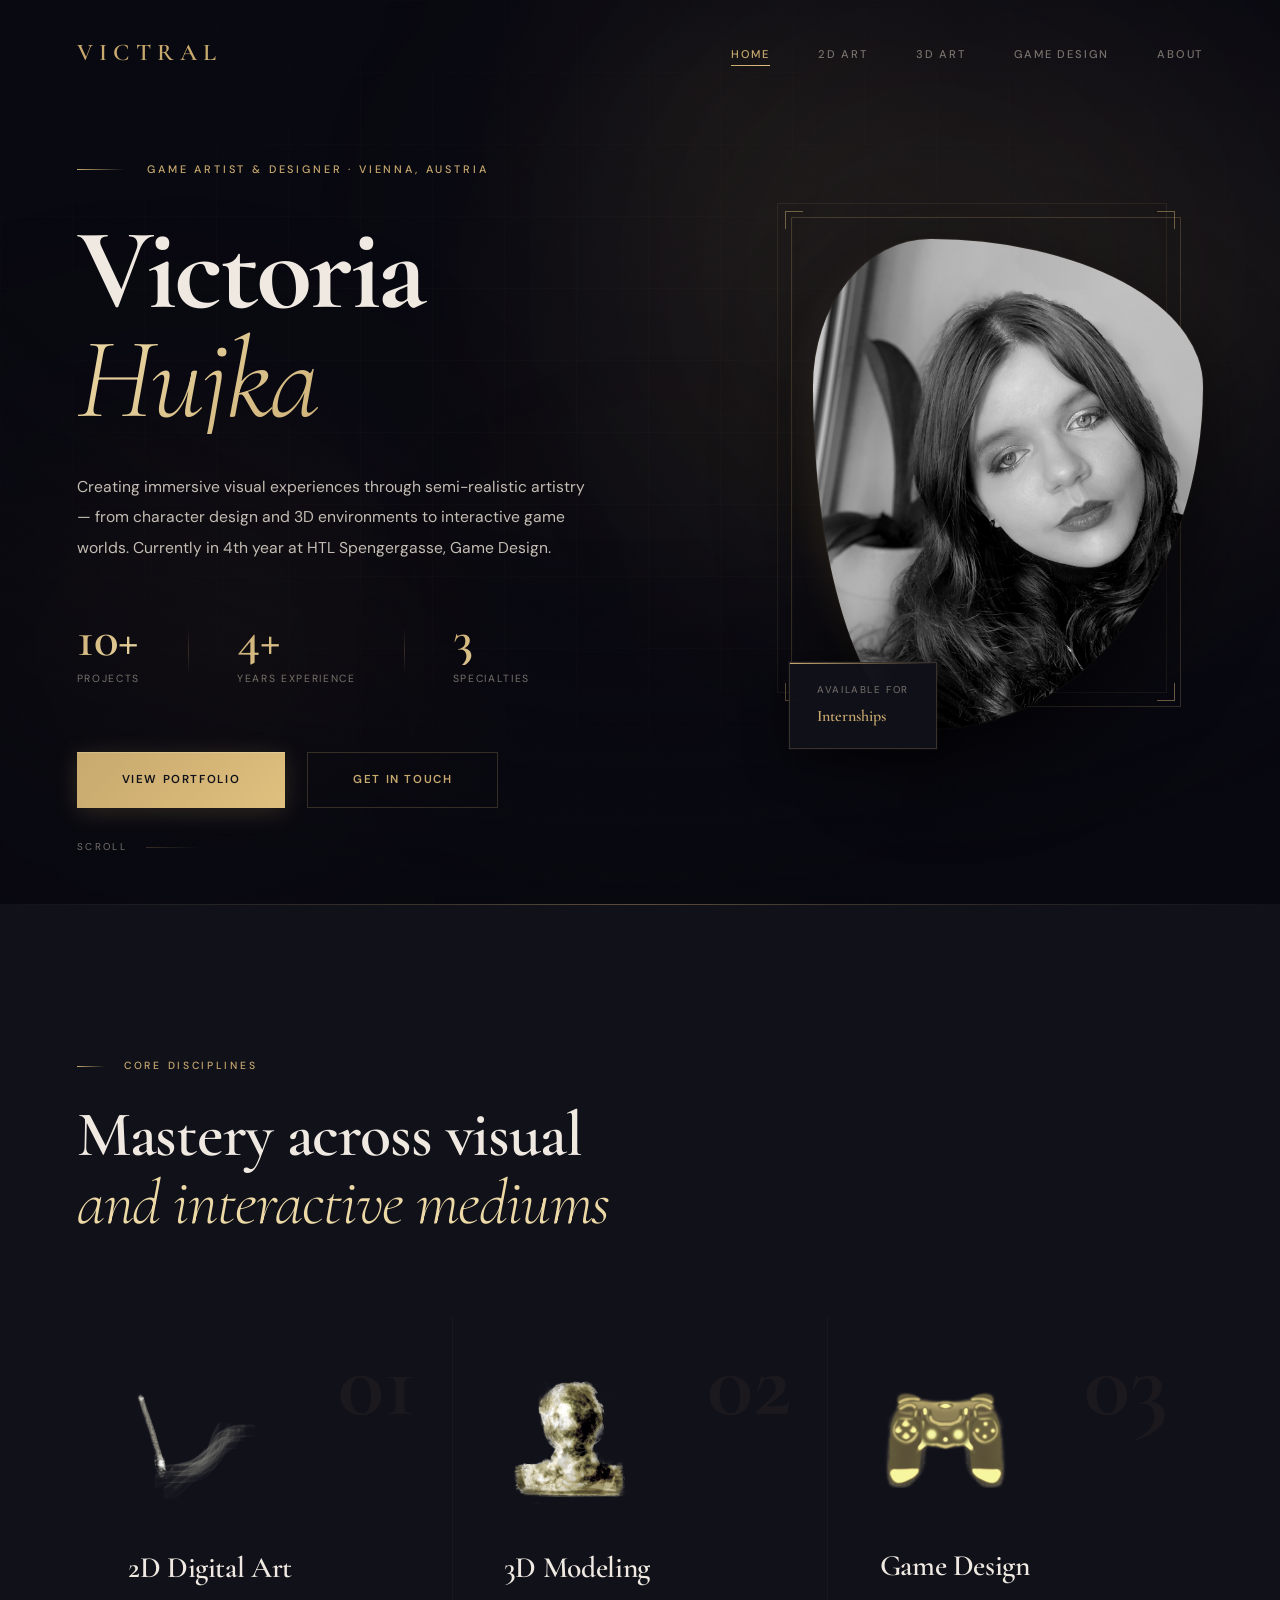
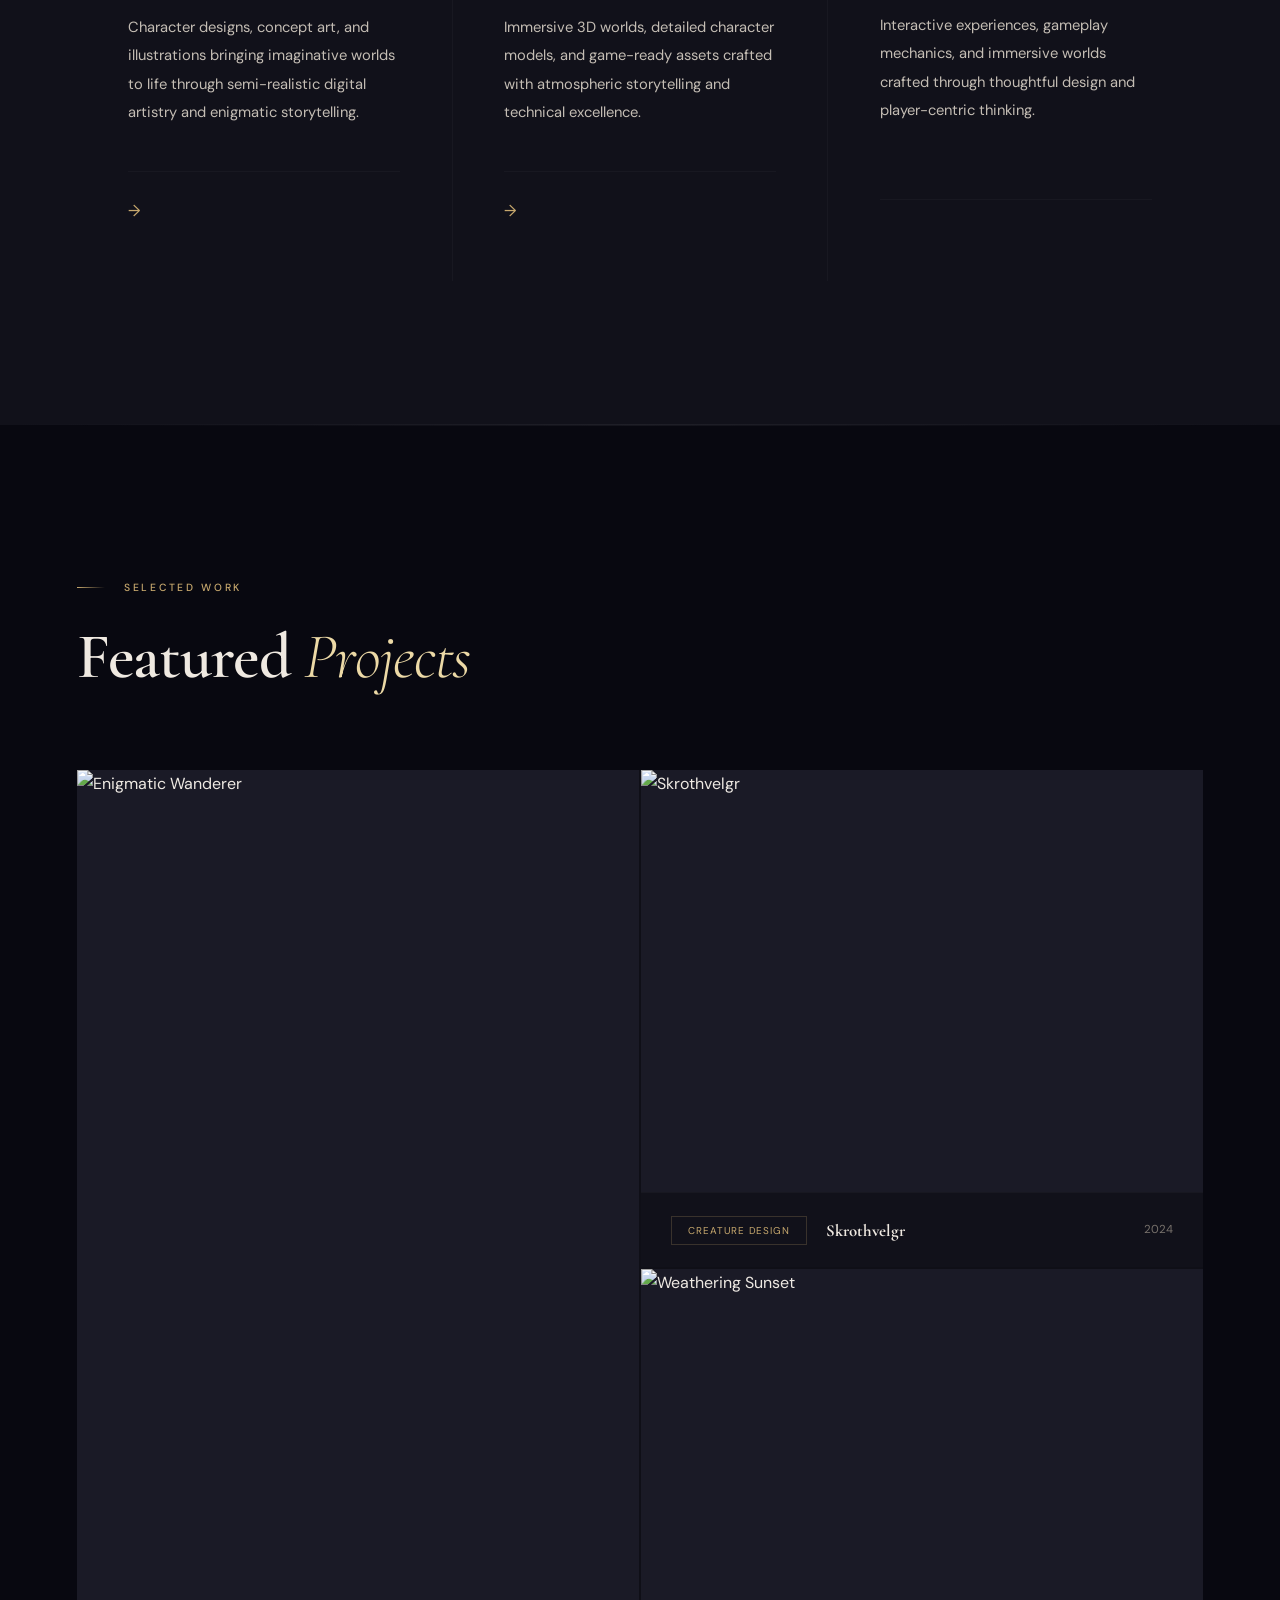
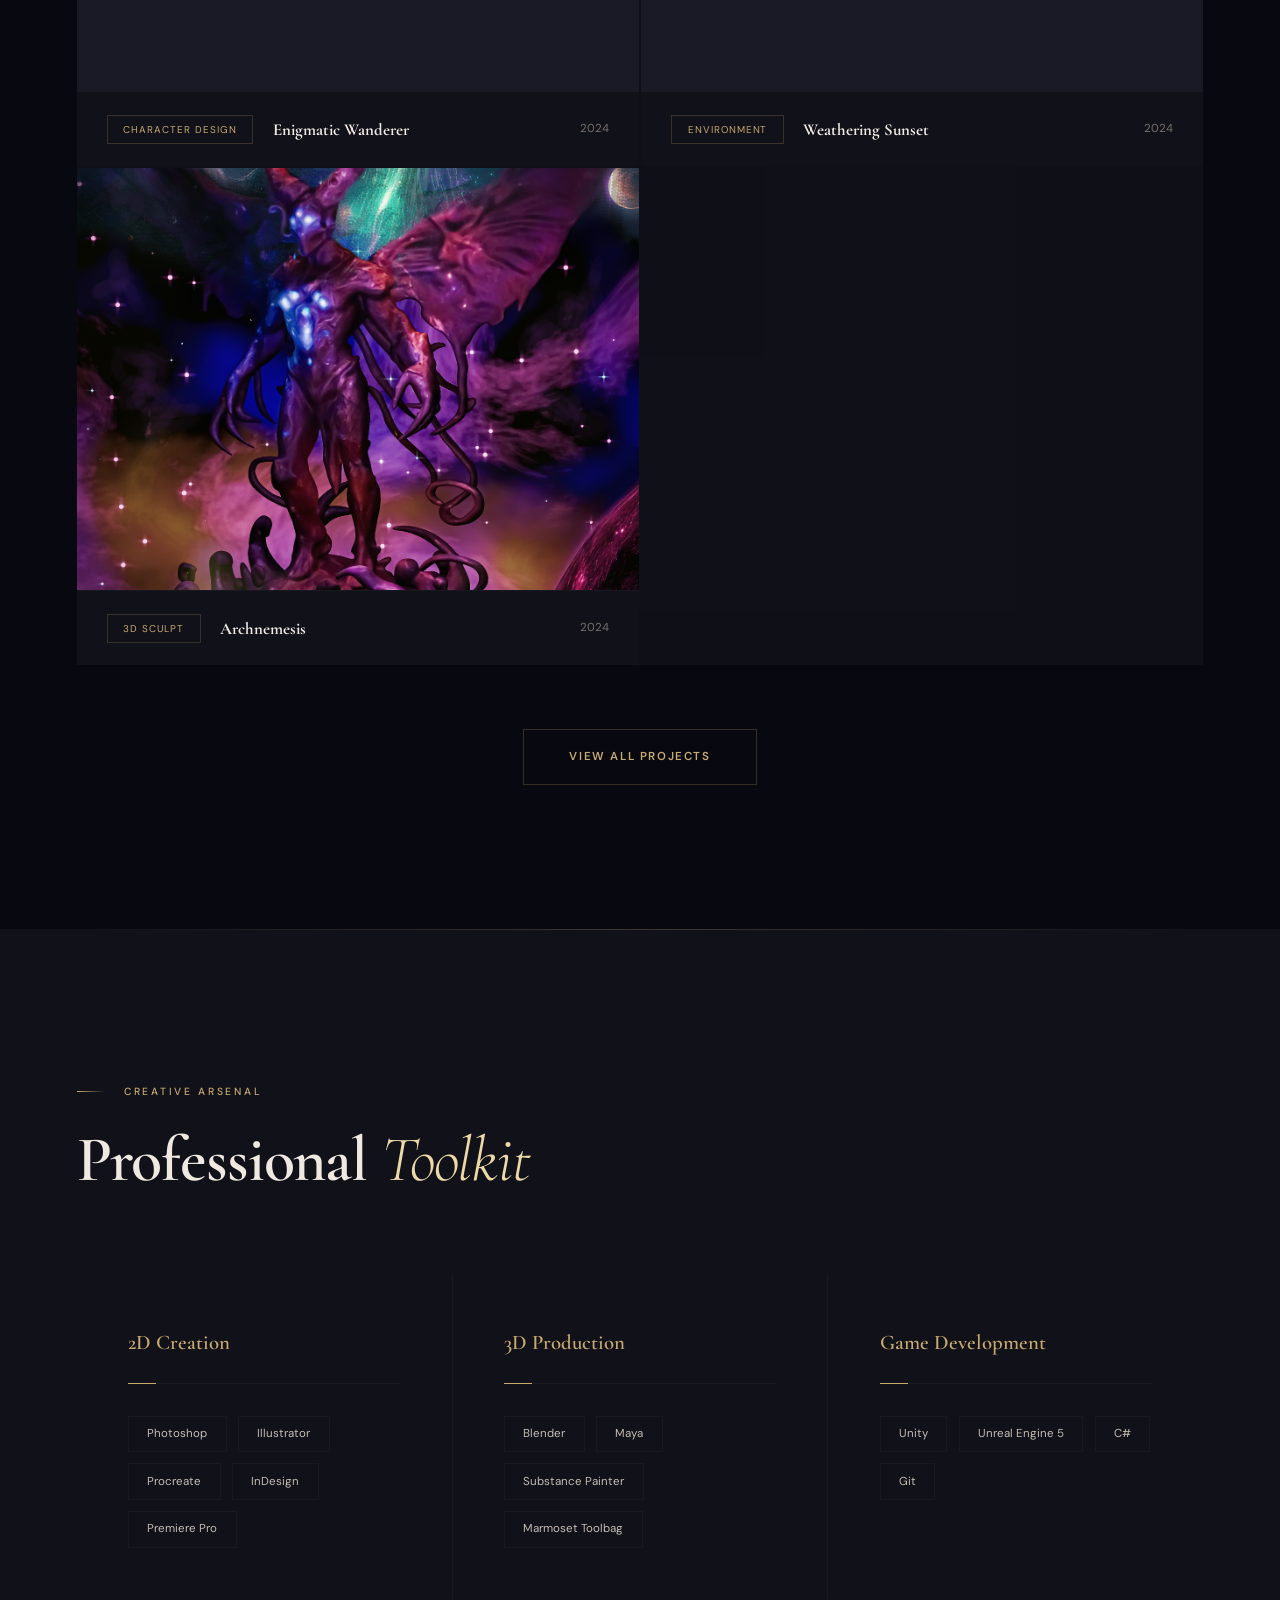
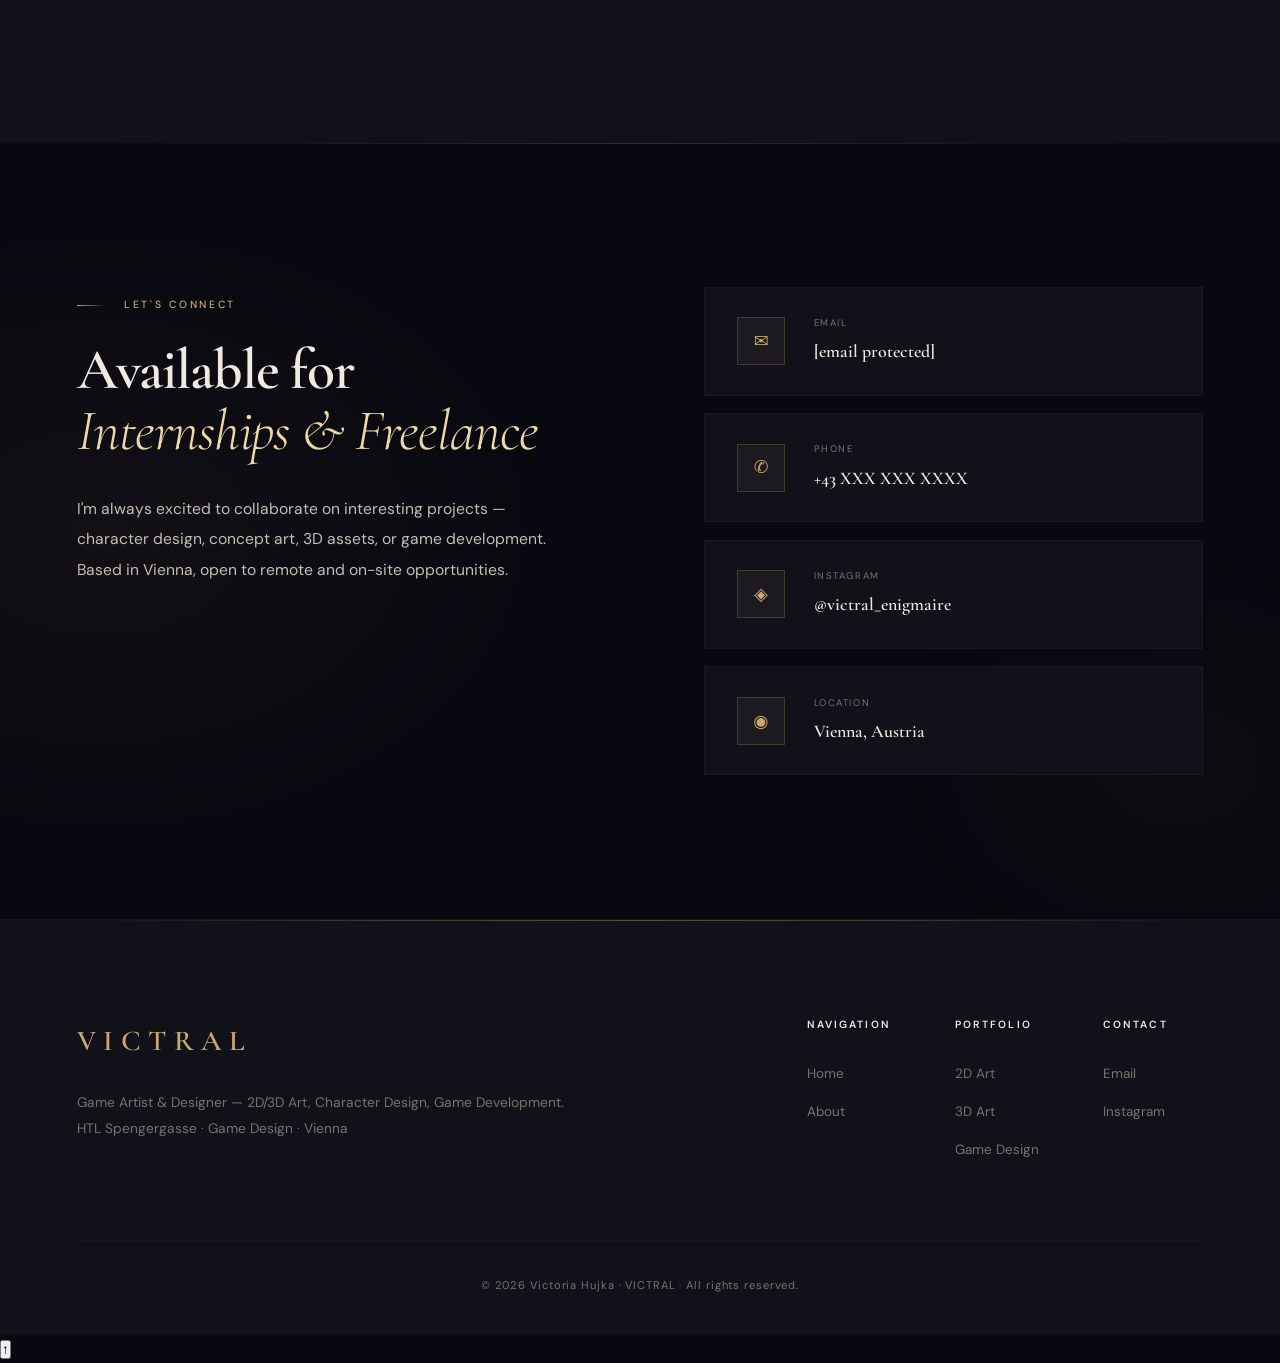
==== commit 2ef50534: "icons added" ====
--- a/index.html
+++ b/index.html
@@ -95,34 +95,30 @@
             <div class="disciplines-grid">
                 <a href="2d-art.html" class="disc-card">
                     <div class="disc-num">01</div>
-                    <div class="disc-icon">✏️</div>
+                    <div class="disc-icon"><img src="2dpainticon.png" alt="2D Art Icon"></div>
                     <h3>2D Digital Art</h3>
                     <p>Character designs, concept art, and illustrations bringing imaginative worlds to life through semi-realistic digital artistry and enigmatic storytelling.</p>
                     <div class="disc-meta">
-                        <span>25+ Artworks</span>
                         <span class="disc-arrow">→</span>
                     </div>
                 </a>
 
                 <a href="3d-art.html" class="disc-card">
                     <div class="disc-num">02</div>
-                    <div class="disc-icon">🗿</div>
+                    <div class="disc-icon"><img src="3dicon.png" alt="3D Art Icon"></div>
                     <h3>3D Modeling</h3>
                     <p>Immersive 3D worlds, detailed character models, and game-ready assets crafted with atmospheric storytelling and technical excellence.</p>
                     <div class="disc-meta">
-                        <span>15+ Models</span>
                         <span class="disc-arrow">→</span>
                     </div>
                 </a>
 
-                <a href="game-design.html" class="disc-card">
+                <a class="disc-card">
                     <div class="disc-num">03</div>
-                    <div class="disc-icon">🎮</div>
+                    <div class="disc-icon"><img src="gamedesign.png" alt="Game Design Icon"></div>
                     <h3>Game Design</h3>
                     <p>Interactive experiences, gameplay mechanics, and immersive worlds crafted through thoughtful design and player-centric thinking.</p>
                     <div class="disc-meta">
-                        <span>10+ Projects</span>
-                        <span class="disc-arrow">→</span>
                     </div>
                 </a>
             </div>
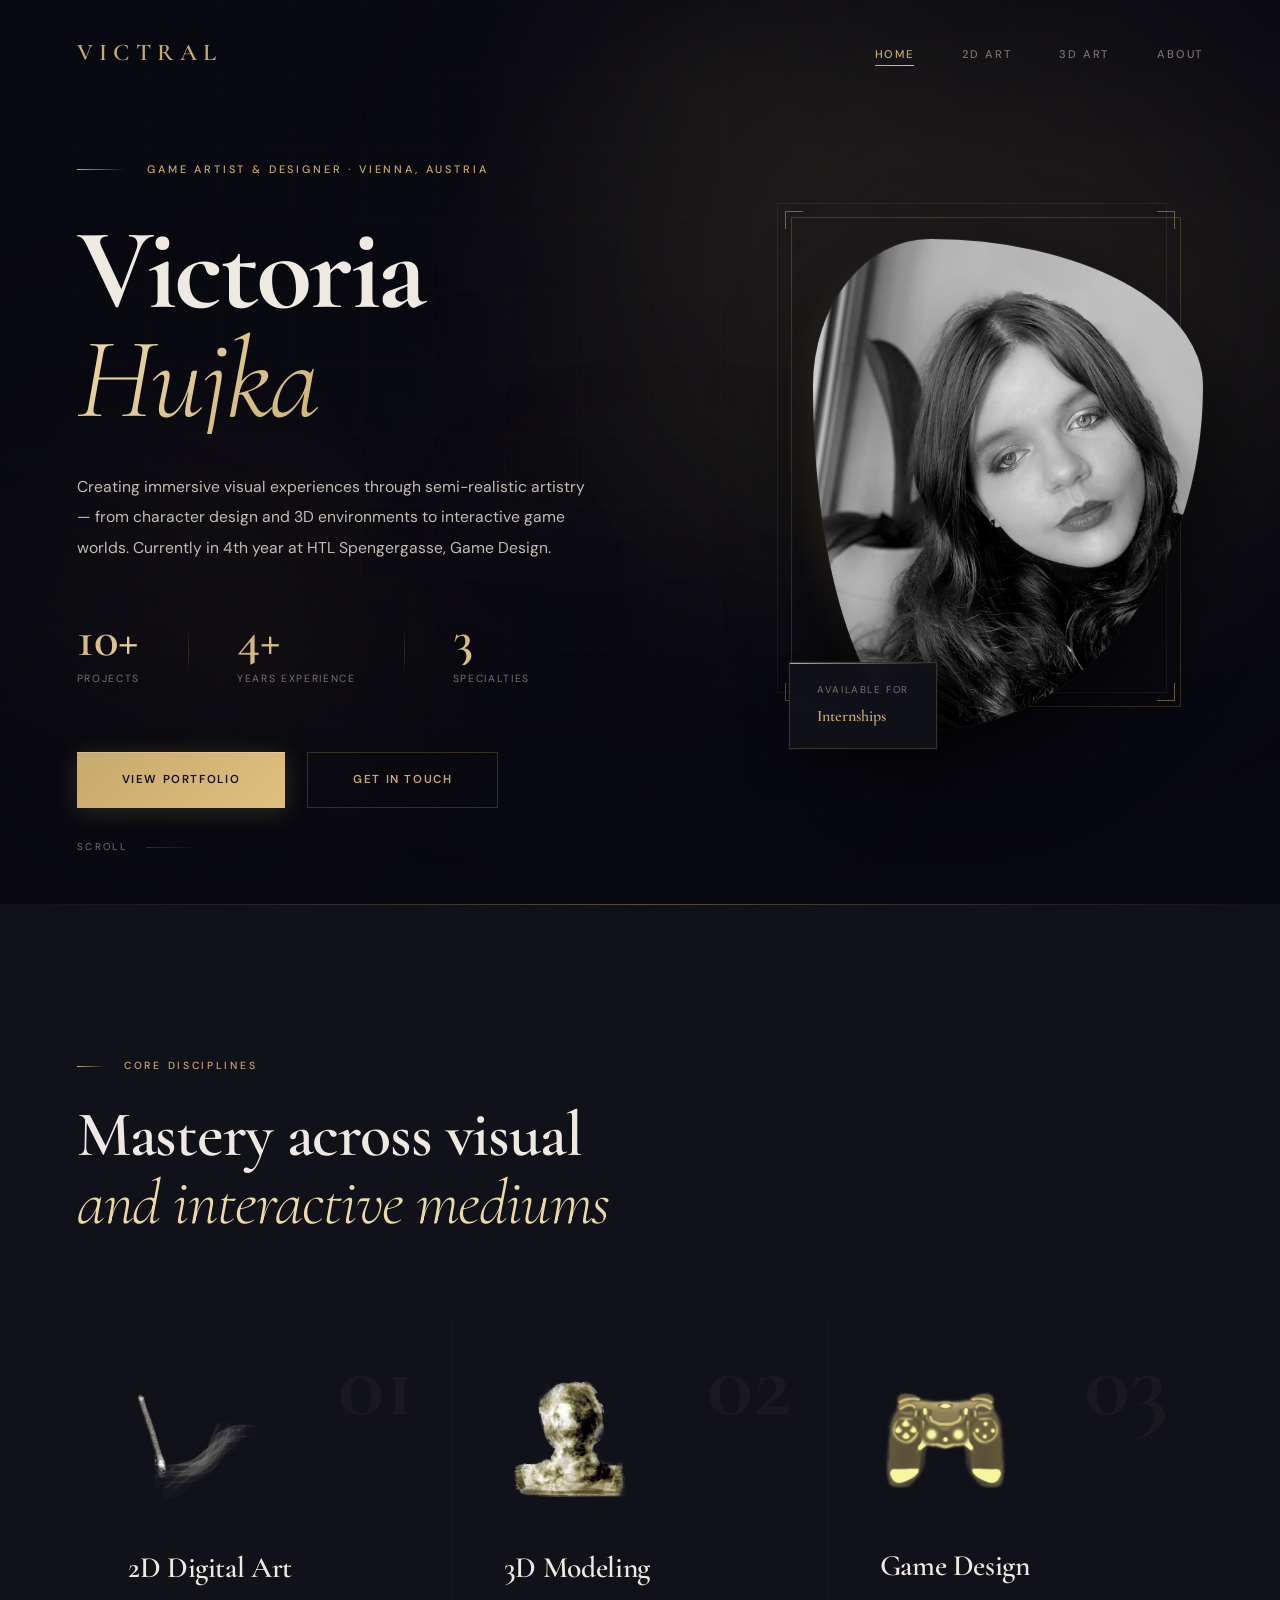
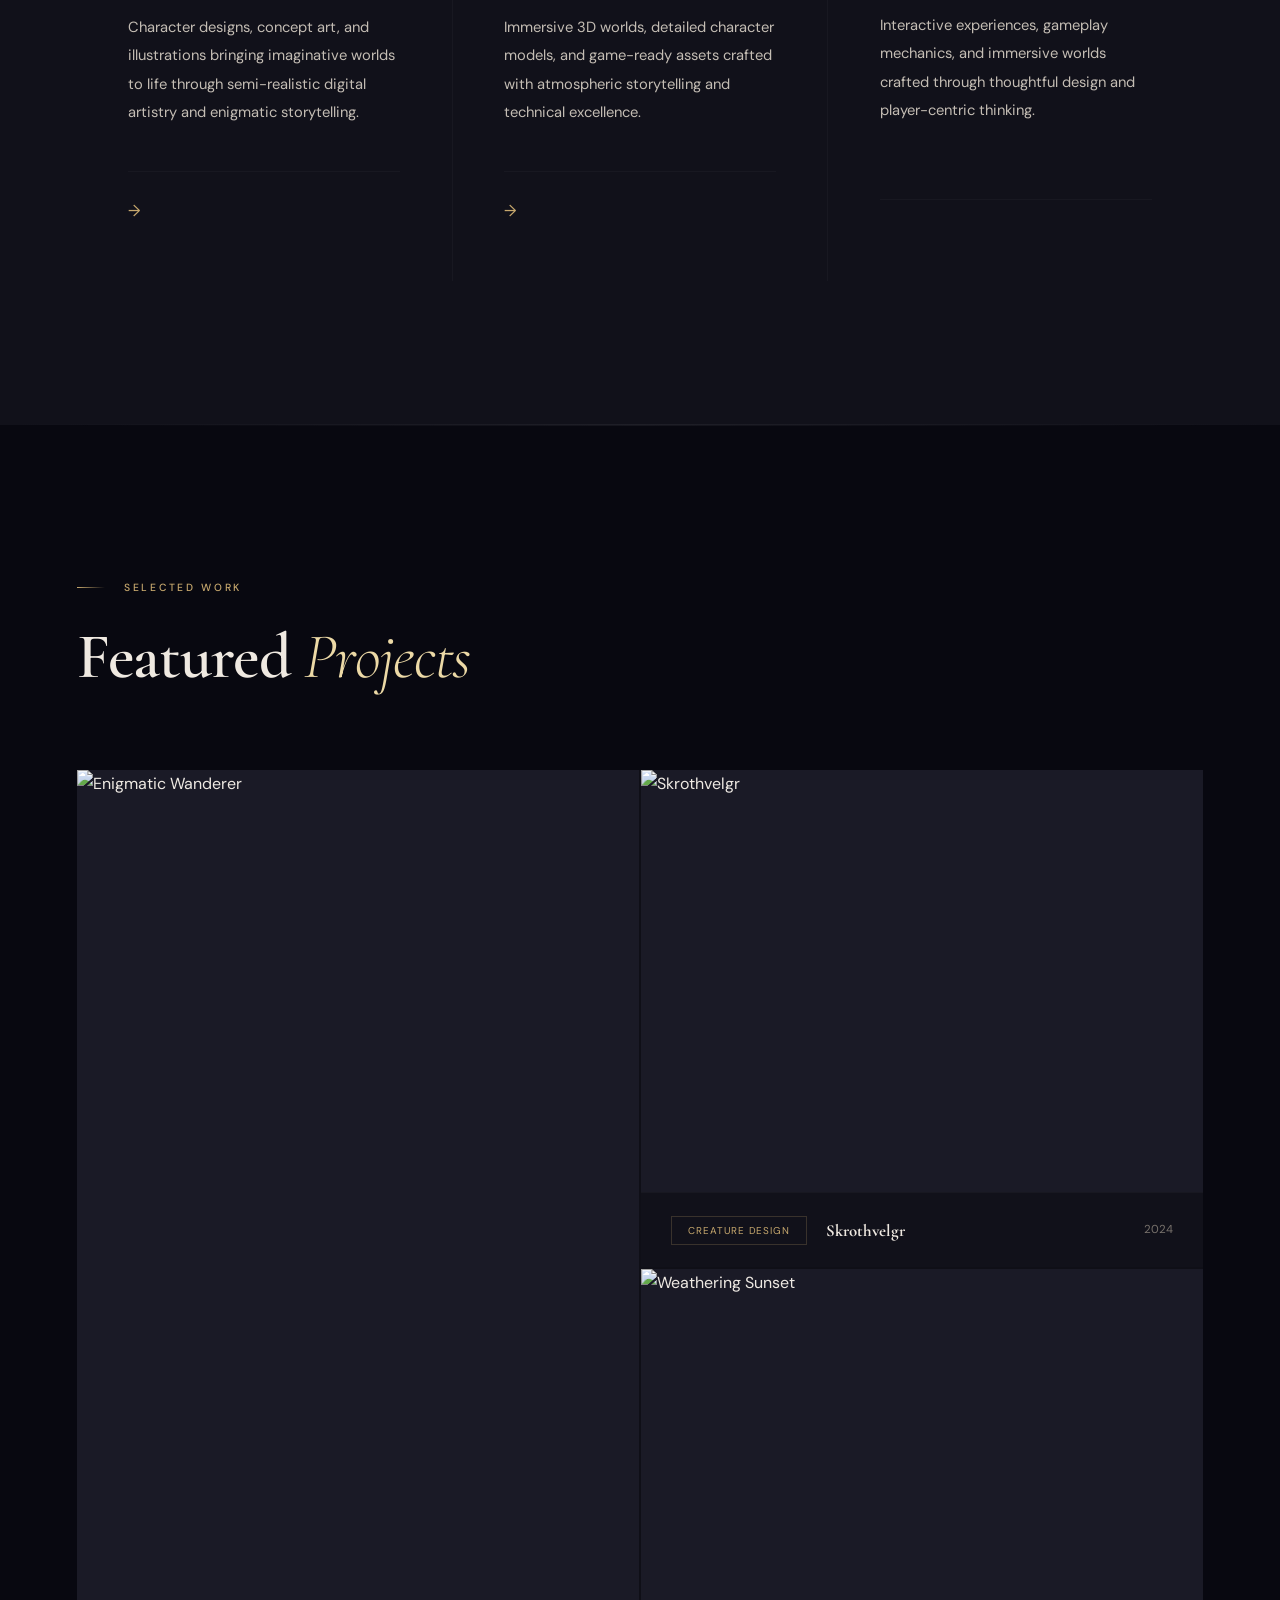
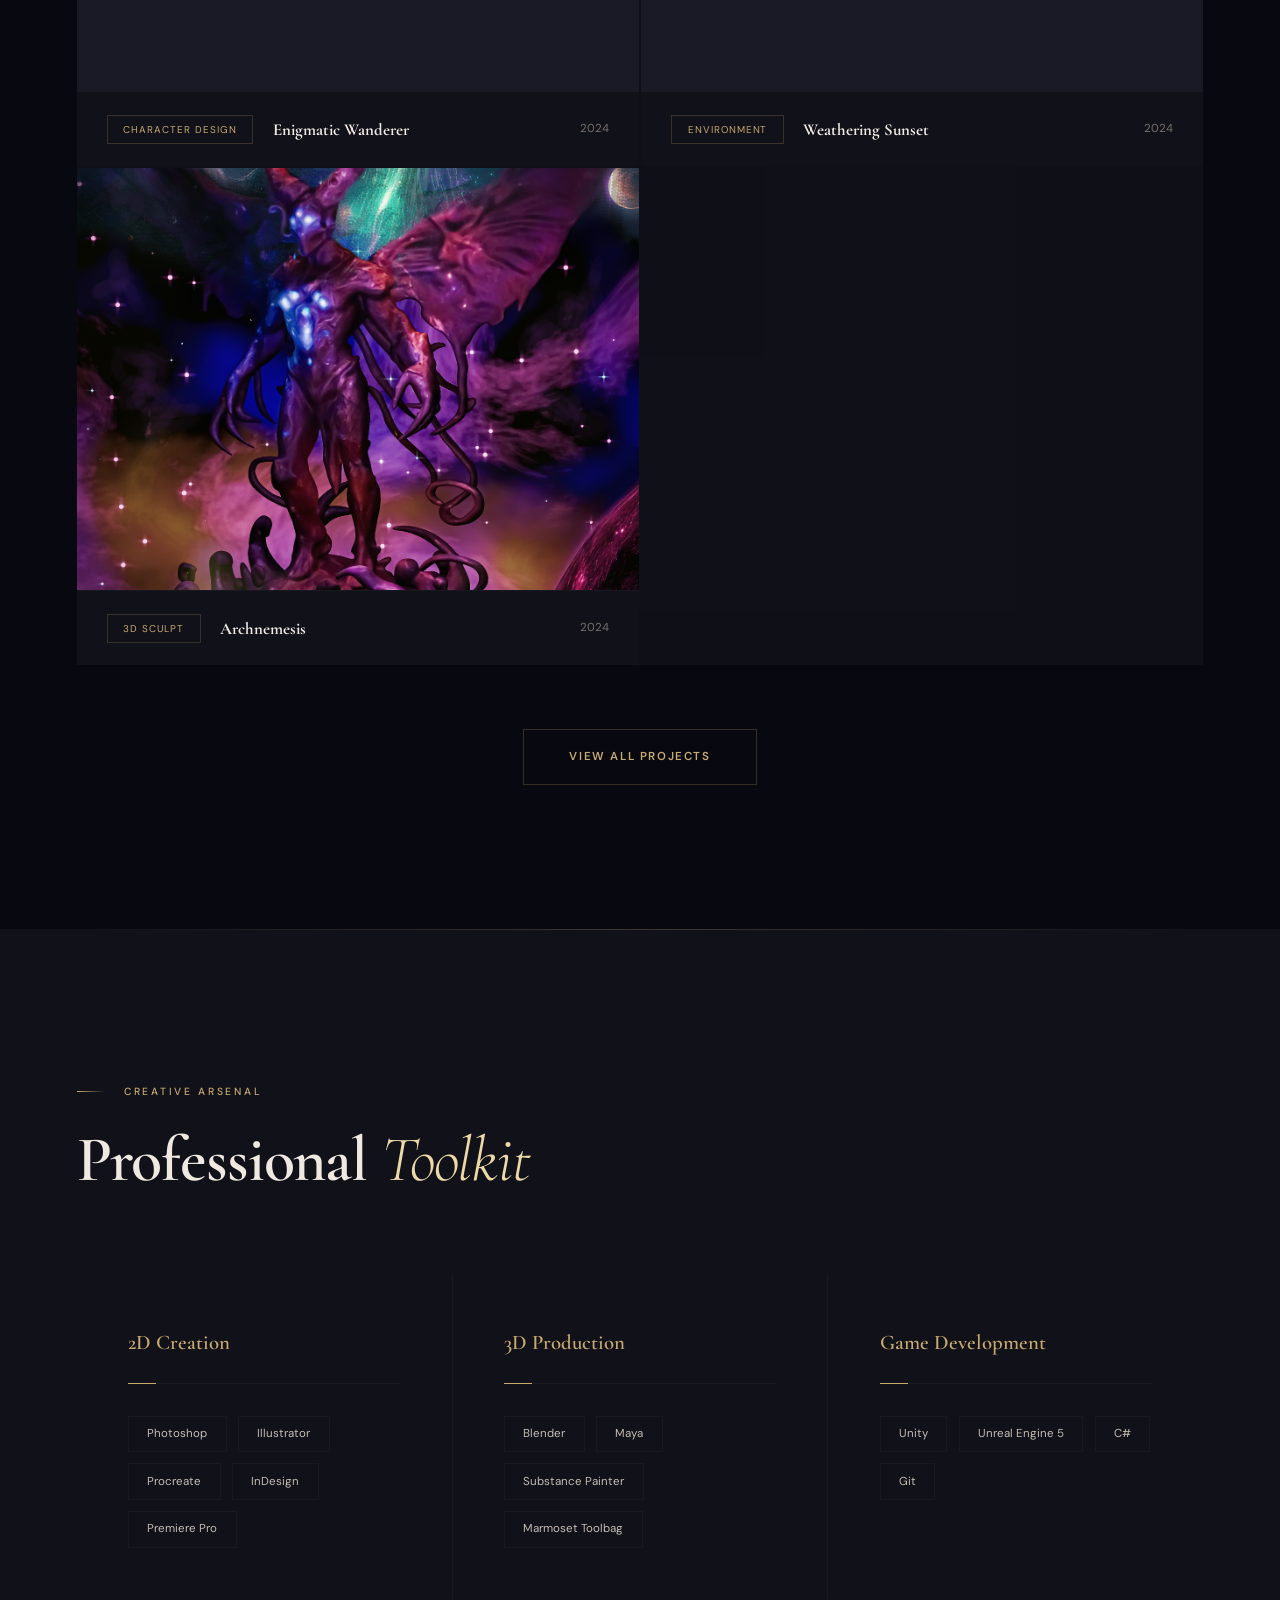
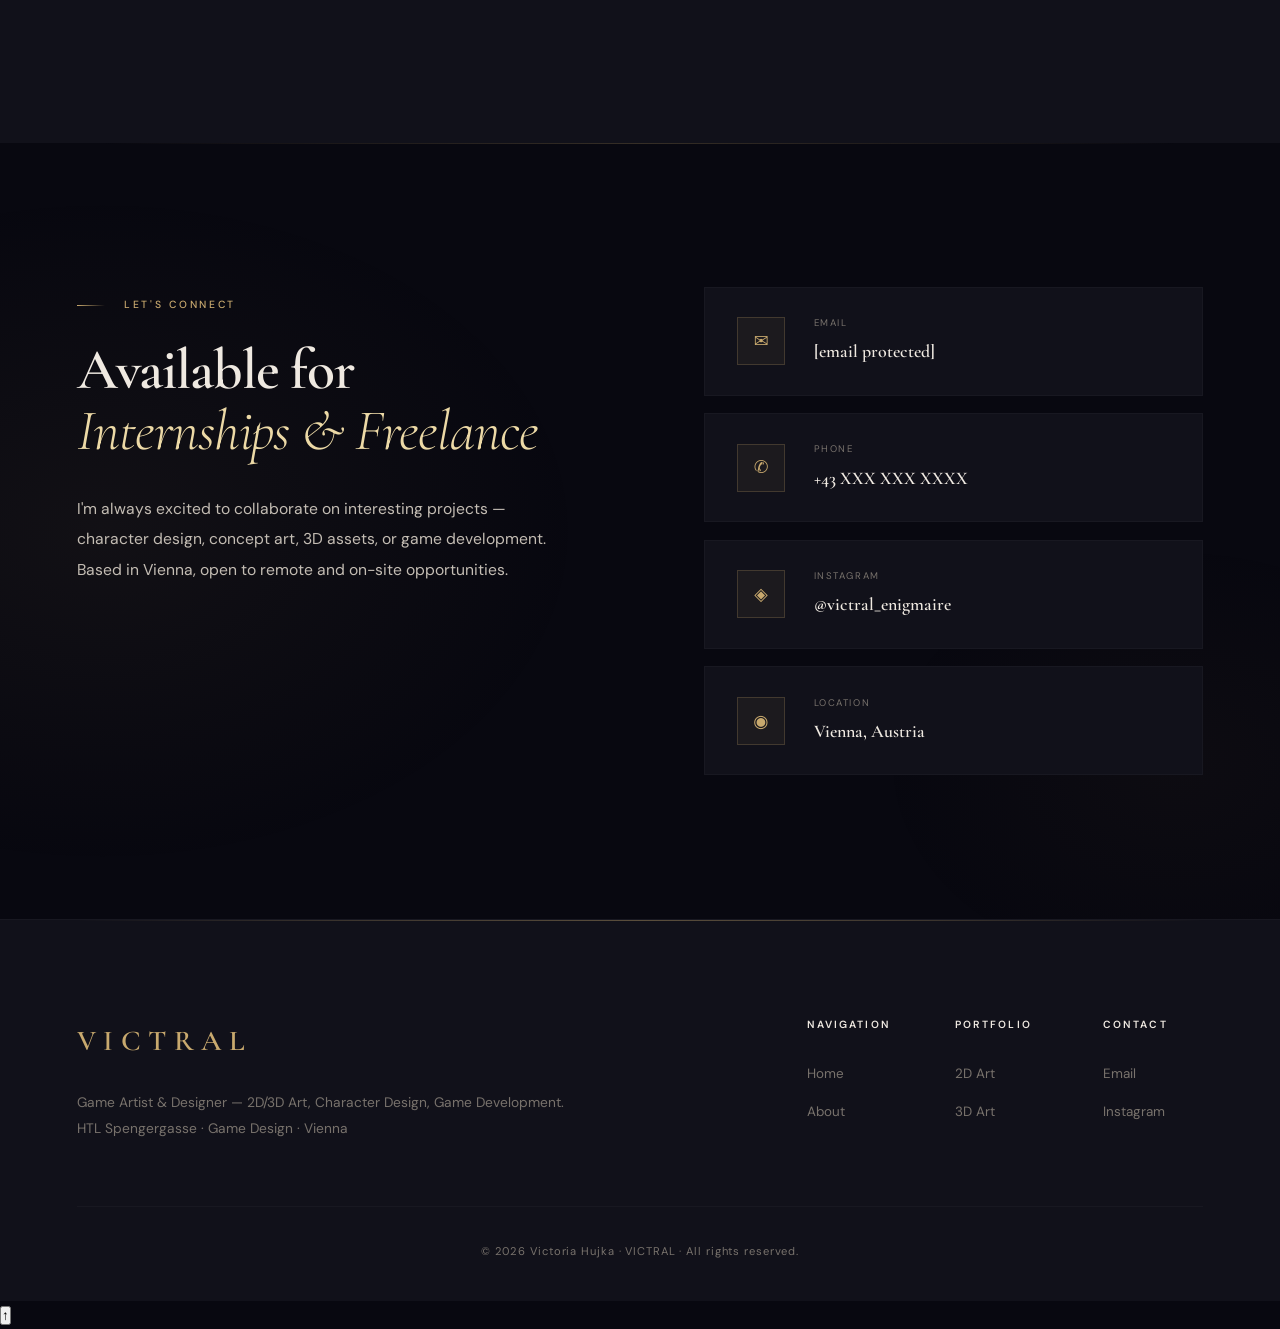
==== commit 7afd99f1: "Missing page fix" ====
--- a/index.html
+++ b/index.html
@@ -18,7 +18,6 @@
                 <li><a href="index.html" class="nav-link active">Home</a></li>
                 <li><a href="2d-art.html" class="nav-link">2D Art</a></li>
                 <li><a href="3d-art.html" class="nav-link">3D Art</a></li>
-                <li><a href="game-design.html" class="nav-link">Game Design</a></li>
                 <li><a href="about.html" class="nav-link">About</a></li>
             </ul>
             <button class="nav-toggle" id="navToggle" aria-label="Toggle menu">
@@ -302,7 +301,6 @@
                     <h5>Portfolio</h5>
                     <a href="2d-art.html">2D Art</a>
                     <a href="3d-art.html">3D Art</a>
-                    <a href="game-design.html">Game Design</a>
                 </div>
                 <div class="footer-col">
                     <h5>Contact</h5>
--- a/styles.css
+++ b/styles.css
@@ -312,7 +312,7 @@
     padding: 1.05rem 2.8rem;
     font-size: .72rem; font-weight: 600; letter-spacing: .14em; text-transform: uppercase;
     font-family: var(--ff-body); position: relative; overflow: hidden; cursor: pointer;
-    transition: transform .35s var(--ease-out), box-shadow .35s, color .3s, background .3s, border-color .3s;
+    transition: transform .35s var(--ease-out), box-shadow .35s, color .3s, background-color .3s, border-color .3s;
 }
 /* Shimmer sweep */
 .btn-primary::before, .btn-ghost::before {
@@ -574,7 +574,7 @@
 .feat-large { grid-row: 1 / 3; }
 .feat-item {
     display: flex; flex-direction: column; overflow: hidden; background: var(--ink-soft);
-    transition: background .3s;
+    transition: background-color .3s;
 }
 .feat-item:hover { background: var(--ink-mid); }
 .feat-img-wrap {
@@ -672,7 +672,7 @@
     display: flex; align-items: center; gap: 1.8rem;
     padding: 1.7rem 2rem; background: var(--ink-soft); border: 1px solid var(--border-xs);
     position: relative; overflow: hidden;
-    transition: transform .38s var(--ease-out), border-color .38s, background .38s, box-shadow .38s;
+    transition: transform .38s var(--ease-out), border-color .38s, background-color .38s, box-shadow .38s;
 }
 .contact-card::before {
     content: ''; position: absolute; left: 0; top: 0; bottom: 0; width: 2px;
@@ -787,9 +787,9 @@
 
 .category-icon {
  
-    display: table-row;
+    display: table-row; margin: 0 auto 2.4rem;
     width: 100%; 
-    max-width: 100%; 
+    max-width: 100%;
     text-align: center;
     animation: iconFloat 5s ease-in-out infinite alternate;
     filter: drop-shadow(0 12px 36px rgba(200,169,110,.22));
@@ -828,7 +828,7 @@
     padding: .58rem 1.9rem; background: transparent; border: 1px solid var(--border-xs);
     color: var(--cream-dim); font-size: .68rem; font-weight: 500; letter-spacing: .14em;
     text-transform: uppercase; cursor: pointer; font-family: var(--ff-body);
-    transition: border-color .3s, color .3s, background .3s;
+    transition: border-color .3s, color .3s, background-color .3s;
 }
 .art-filter-btn:hover { border-color: var(--gold-line); color: var(--gold); }
 .art-filter-btn.active { background: var(--gold); border-color: var(--gold); color: var(--ink); box-shadow: 0 4px 22px rgba(200,169,110,.28); }
@@ -856,7 +856,7 @@
     opacity: 0; transition: opacity .38s;
 }
 .art-image-wrapper:hover .image-zoom-overlay { opacity: 1; }
-.zoom-icon { font-size: 1.5rem; color: var(--gold); opacity: 0.4;: transform .35s var(--ease-spring); }
+.zoom-icon { font-size: 1.5rem; color: var(--gold); opacity: 0.4; transition: transform .35s var(--ease-spring); }
 .art-image-wrapper:hover .zoom-icon { transform: scale(1.25); }
 .art-overlay {
     position: absolute; bottom: 0; left: 0; right: 0; padding: 2.2rem;
@@ -909,7 +909,7 @@
 }
 .tool-item, .tool-item-3d {
     padding: 3.2rem 2.2rem; background: var(--ink-soft); text-align: center;
-    transition: background .35s;
+    transition: background-color .35s;
 }
 .tool-item:hover, .tool-item-3d:hover { background: var(--ink-mid); }
 .tool-icon-large { font-size: 2.6rem; margin-bottom: 1.6rem; display: flex; justify-content: center; align-items: center; }
@@ -933,7 +933,7 @@
 .technical-section { padding: 8rem 6%; background: var(--ink-soft); }
 .technical-container { max-width: 1440px; margin: 0 auto; }
 .pipeline-grid { display: grid; grid-template-columns: repeat(4,1fr); gap: 1px; margin-top: 3.5rem; background: var(--border-xs); }
-.pipeline-step { padding: 3rem 2.2rem; background: var(--ink-soft); transition: background .35s; }
+.pipeline-step { padding: 3rem 2.2rem; background: var(--ink-soft); transition: background-color .35s; }
 .pipeline-step:hover { background: var(--ink-mid); }
 .pipeline-icon { font-size: 2.4rem; margin-bottom: 1.6rem; display: block; }
 .pipeline-step h3 { font-family: var(--ff-display); font-size: 1.3rem; color: var(--gold); margin-bottom: .4rem; }
@@ -946,7 +946,7 @@
 .specializations-section { padding: 8rem 6%; }
 .specializations-container { max-width: 1440px; margin: 0 auto; }
 .specializations-grid { display: grid; grid-template-columns: repeat(3,1fr); gap: 1px; margin-top: 3.5rem; background: var(--border-xs); }
-.spec-card { padding: 2.8rem 2.5rem; background: var(--ink-soft); transition: background .35s; }
+.spec-card { padding: 2.8rem 2.5rem; background: var(--ink-soft); transition: background-color .35s; }
 .spec-card:hover { background: var(--ink-mid); }
 .spec-card h3 { font-family: var(--ff-display); font-size: 1.22rem; color: var(--cream); margin-bottom: 1rem; }
 .spec-card p { font-size: .85rem; color: var(--cream-mid); line-height: 1.88; }
@@ -1018,7 +1018,7 @@
 .timeline-item {
     display: grid; grid-template-columns: 200px 1fr; gap: 4rem;
     padding: 3.2rem; background: var(--ink-soft); border-left: 2px solid transparent;
-    transition: border-color .35s, transform .38s var(--ease-out), background .35s;
+    transition: border-color .35s, transform .38s var(--ease-out), background-color .35s;
 }
 .timeline-item:hover { border-left-color: var(--gold); transform: translateX(10px); background: var(--ink-mid); }
 .timeline-date { font-family: var(--ff-display); font-size: 1.4rem; font-weight: 600; color: var(--gold); }
@@ -1034,7 +1034,7 @@
 .philosophy-grid { display: grid; grid-template-columns: repeat(2,1fr); gap: 1px; margin-top: 3.5rem; background: var(--border-xs); }
 .philosophy-item {
     padding: 3.4rem 3.2rem; background: var(--ink-soft); position: relative;
-    transition: background .38s;
+    transition: background-color .38s;
 }
 .philosophy-item::after {
     content: ''; position: absolute; top: 3rem; left: 0;
@@ -1066,7 +1066,7 @@
 }
 .game-project-card {
     background: var(--ink-soft); border: 1px solid var(--border-xs); overflow: hidden; position: relative;
-    transition: transform .45s var(--ease-out), border-color .38s, box-shadow .45s, background .38s;
+    transition: transform .45s var(--ease-out), border-color .38s, box-shadow .45s, background-color .38s;
 }
 .game-project-card::before {
     content: ''; position: absolute; top: 0; left: 0; right: 0; height: 2px;
@@ -1099,7 +1099,7 @@
 .philosophy-section .philosophy-grid { display: grid; grid-template-columns: repeat(2,1fr); gap: 1px; margin-top: 3.5rem; background: var(--border-xs); }
 .philosophy-card {
     padding: 3.4rem 3rem; background: var(--ink-soft); position: relative; overflow: hidden;
-    transition: background .38s;
+    transition: background-color .38s;
 }
 .philosophy-card::after {
     content: ''; position: absolute; bottom: 0; left: 0; right: 0; height: 1px;
@@ -1115,7 +1115,7 @@
 .skills-breakdown-section { padding: 8rem 6%; }
 .skills-breakdown-container { max-width: 1440px; margin: 0 auto; }
 .skills-categories { display: grid; grid-template-columns: repeat(3,1fr); gap: 1px; margin-top: 3.5rem; background: var(--border-xs); }
-.skill-category-box { padding: 3.2rem; background: var(--ink-soft); transition: background .38s; }
+.skill-category-box { padding: 3.2rem; background: var(--ink-soft); transition: background-color .38s; }
 .skill-category-box:hover { background: var(--ink-mid); }
 .skill-category-box h3 { font-family: var(--ff-display); font-size: 1.28rem; color: var(--gold); margin-bottom: 2rem; }
 .skill-list { display: flex; flex-direction: column; gap: .9rem; }
@@ -1130,7 +1130,7 @@
 .education-item {
     display: grid; grid-template-columns: 180px 1fr; gap: 3.5rem;
     padding: 3rem; background: var(--ink); border-left: 2px solid var(--gold);
-    transition: background .35s, transform .38s var(--ease-out);
+    transition: background-color .35s, transform .38s var(--ease-out);
 }
 .education-item:hover { background: var(--ink-mid); transform: translateX(9px); }
 .edu-year { font-family: var(--ff-display); font-size: 1.28rem; font-weight: 600; color: var(--gold); }
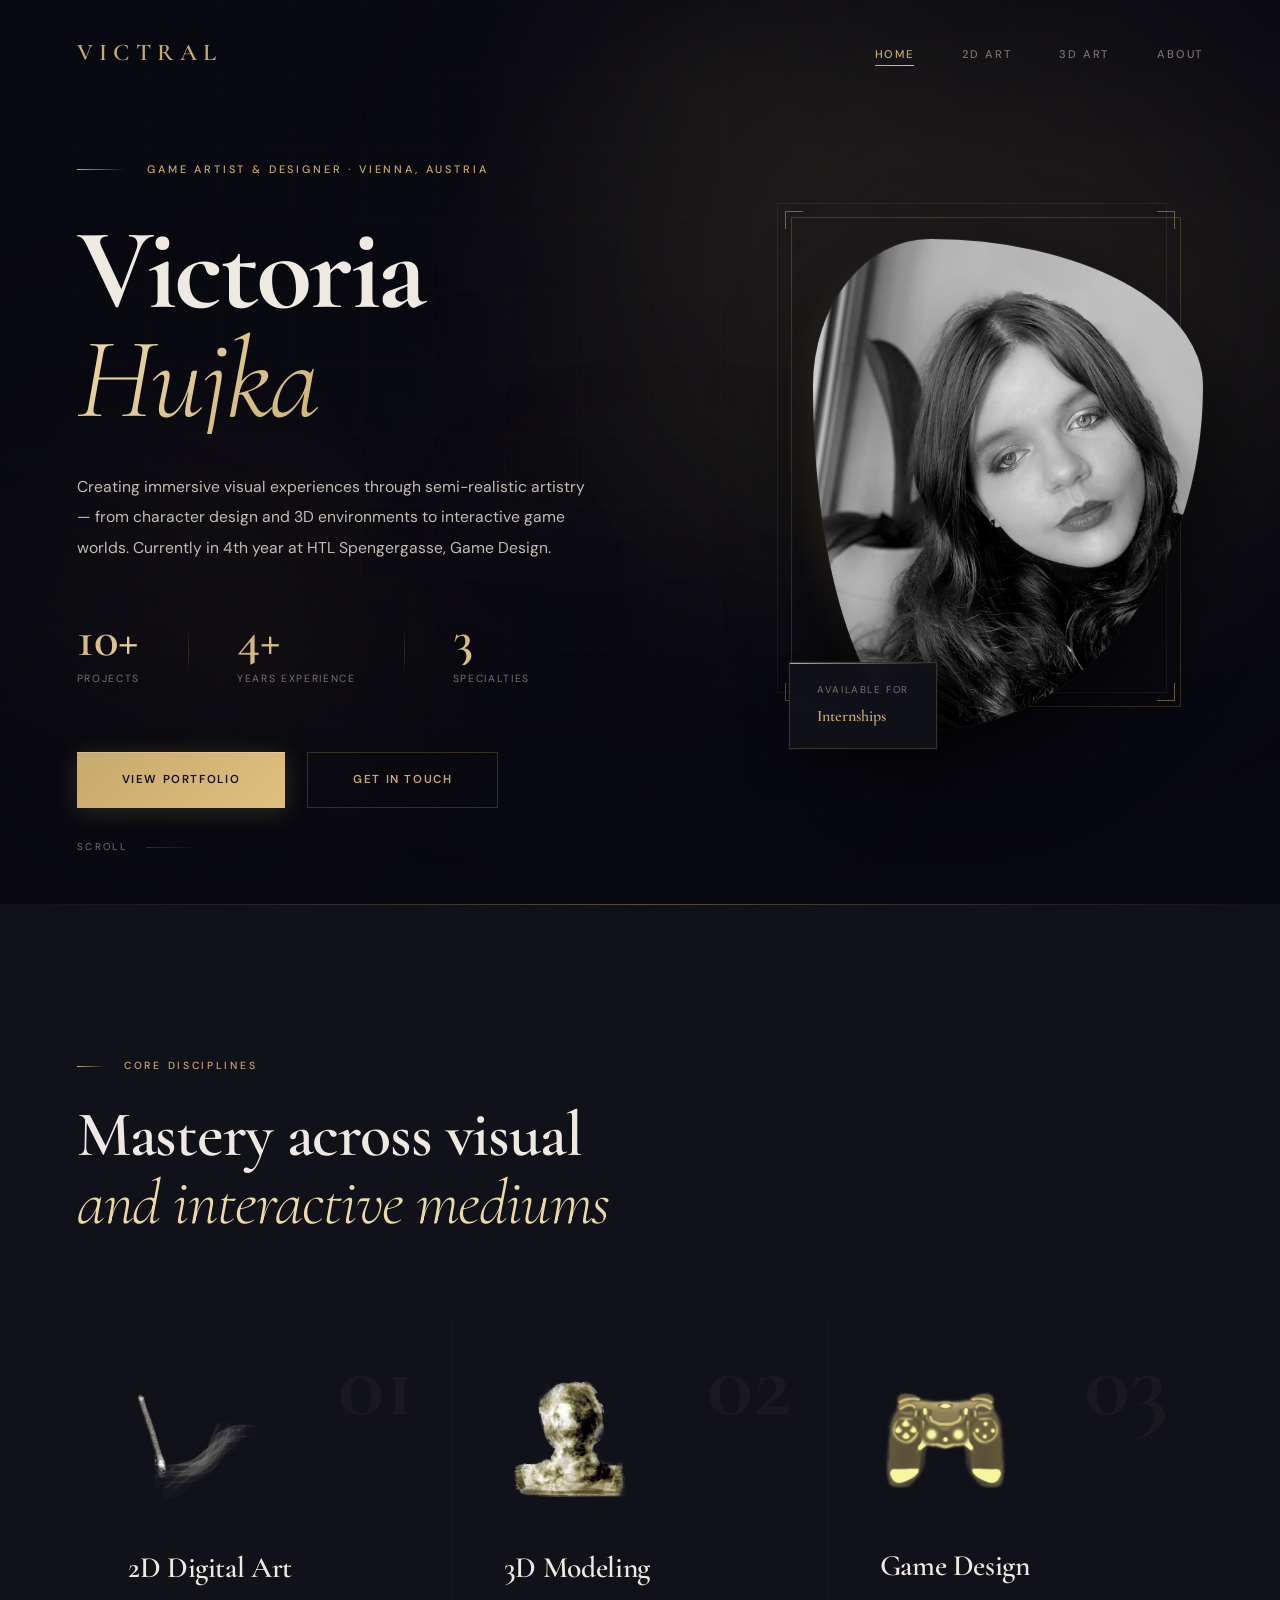
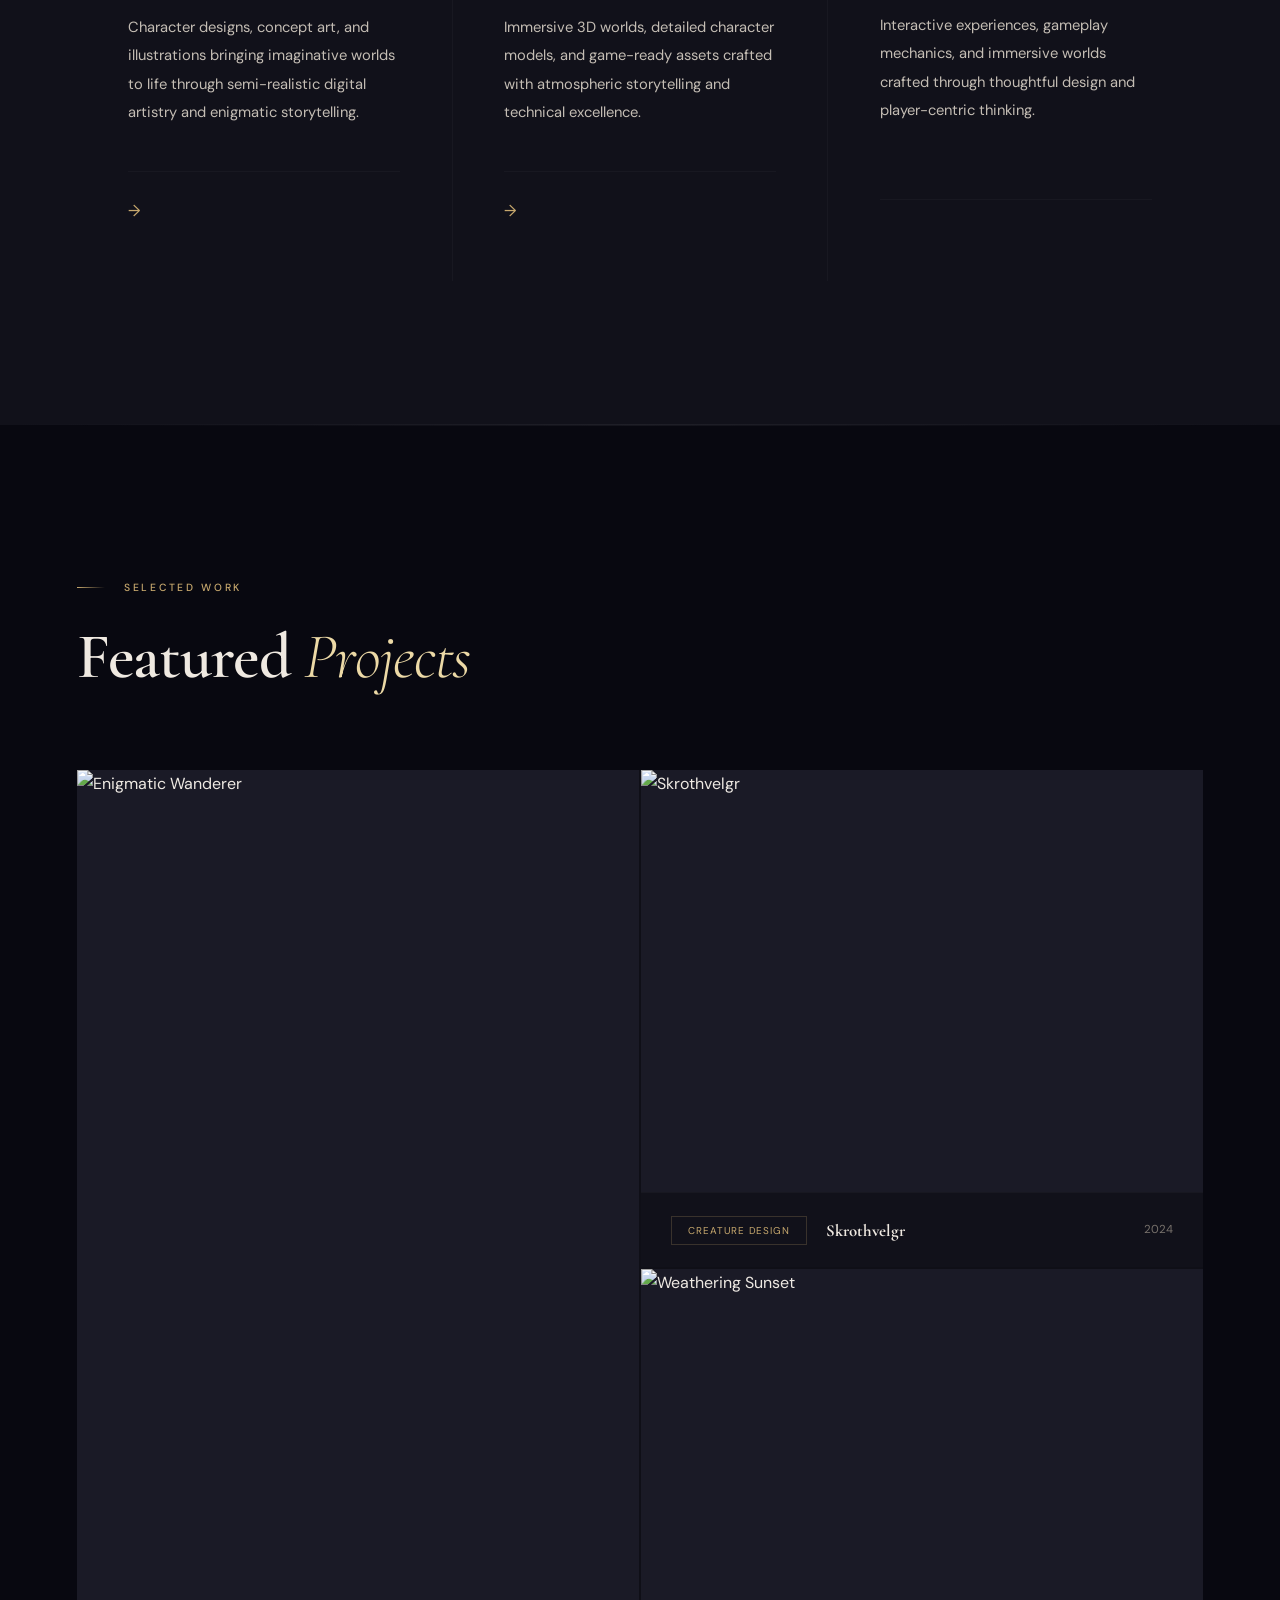
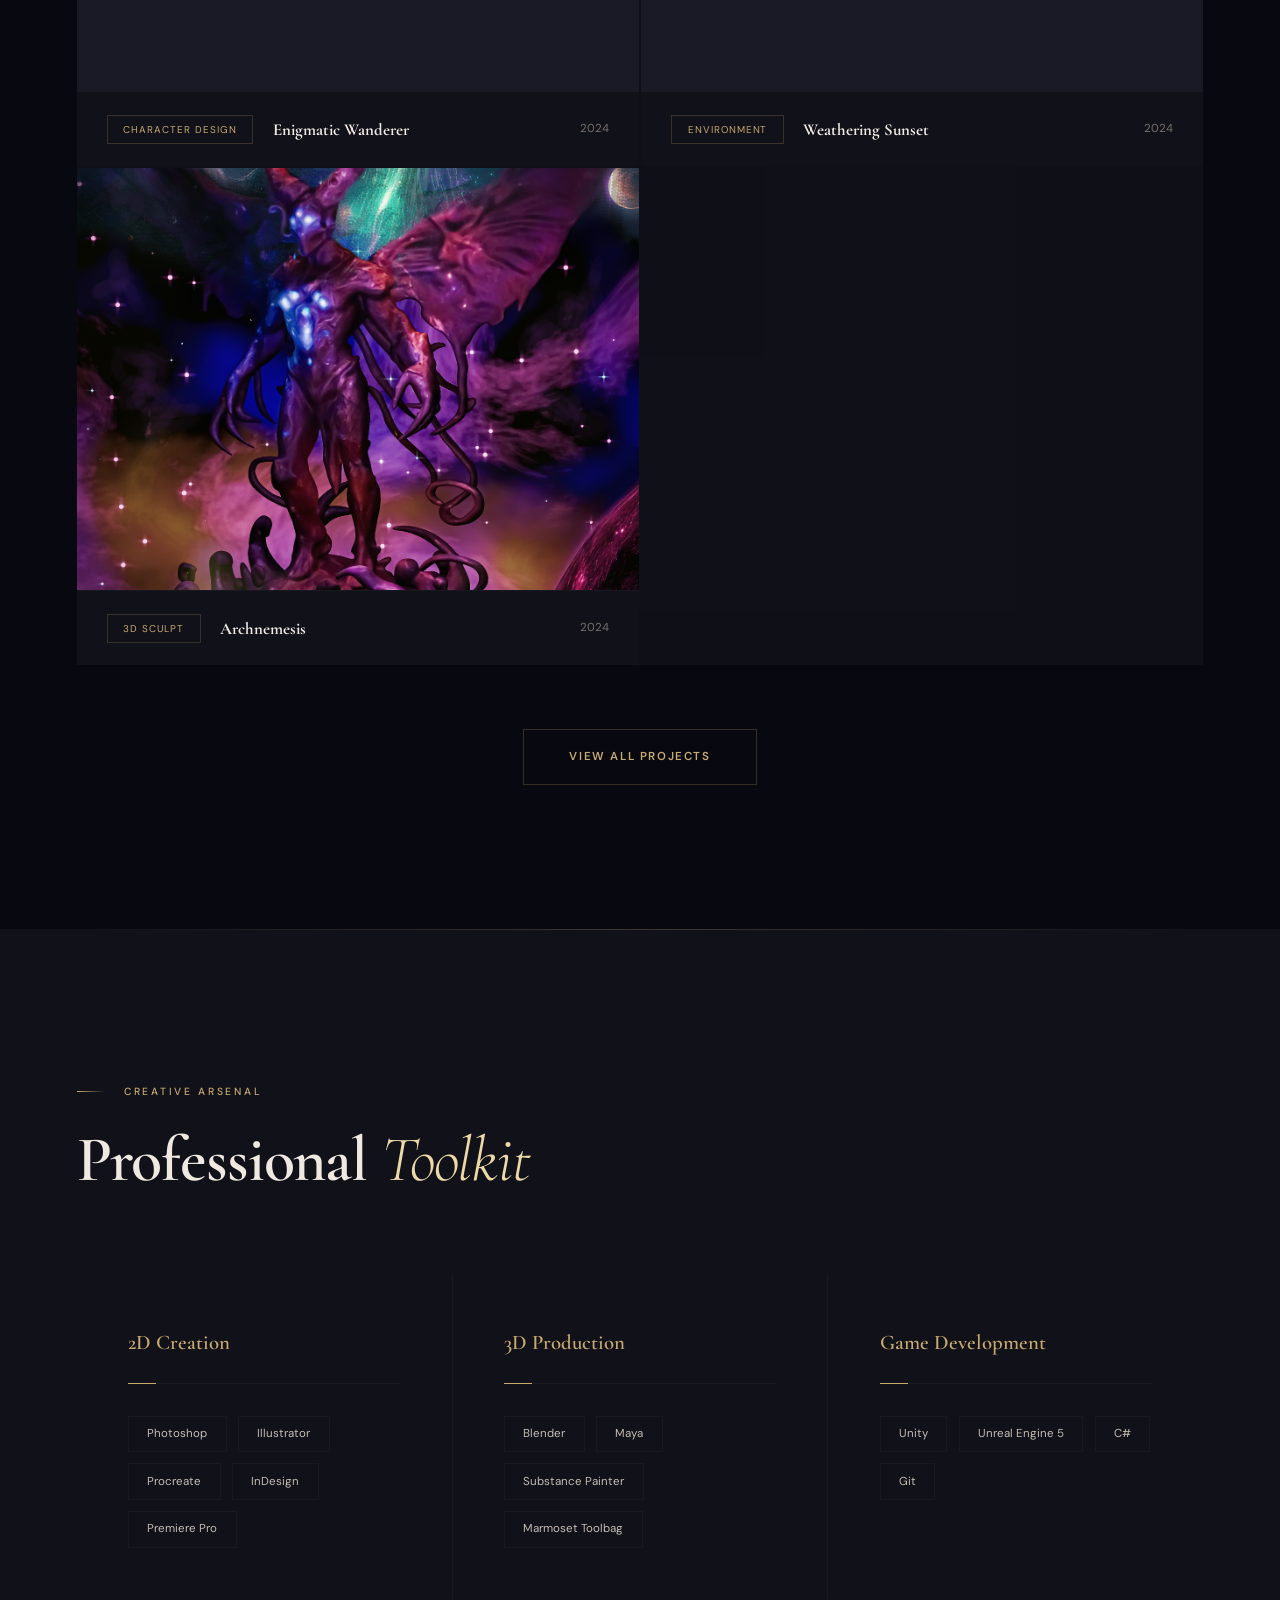
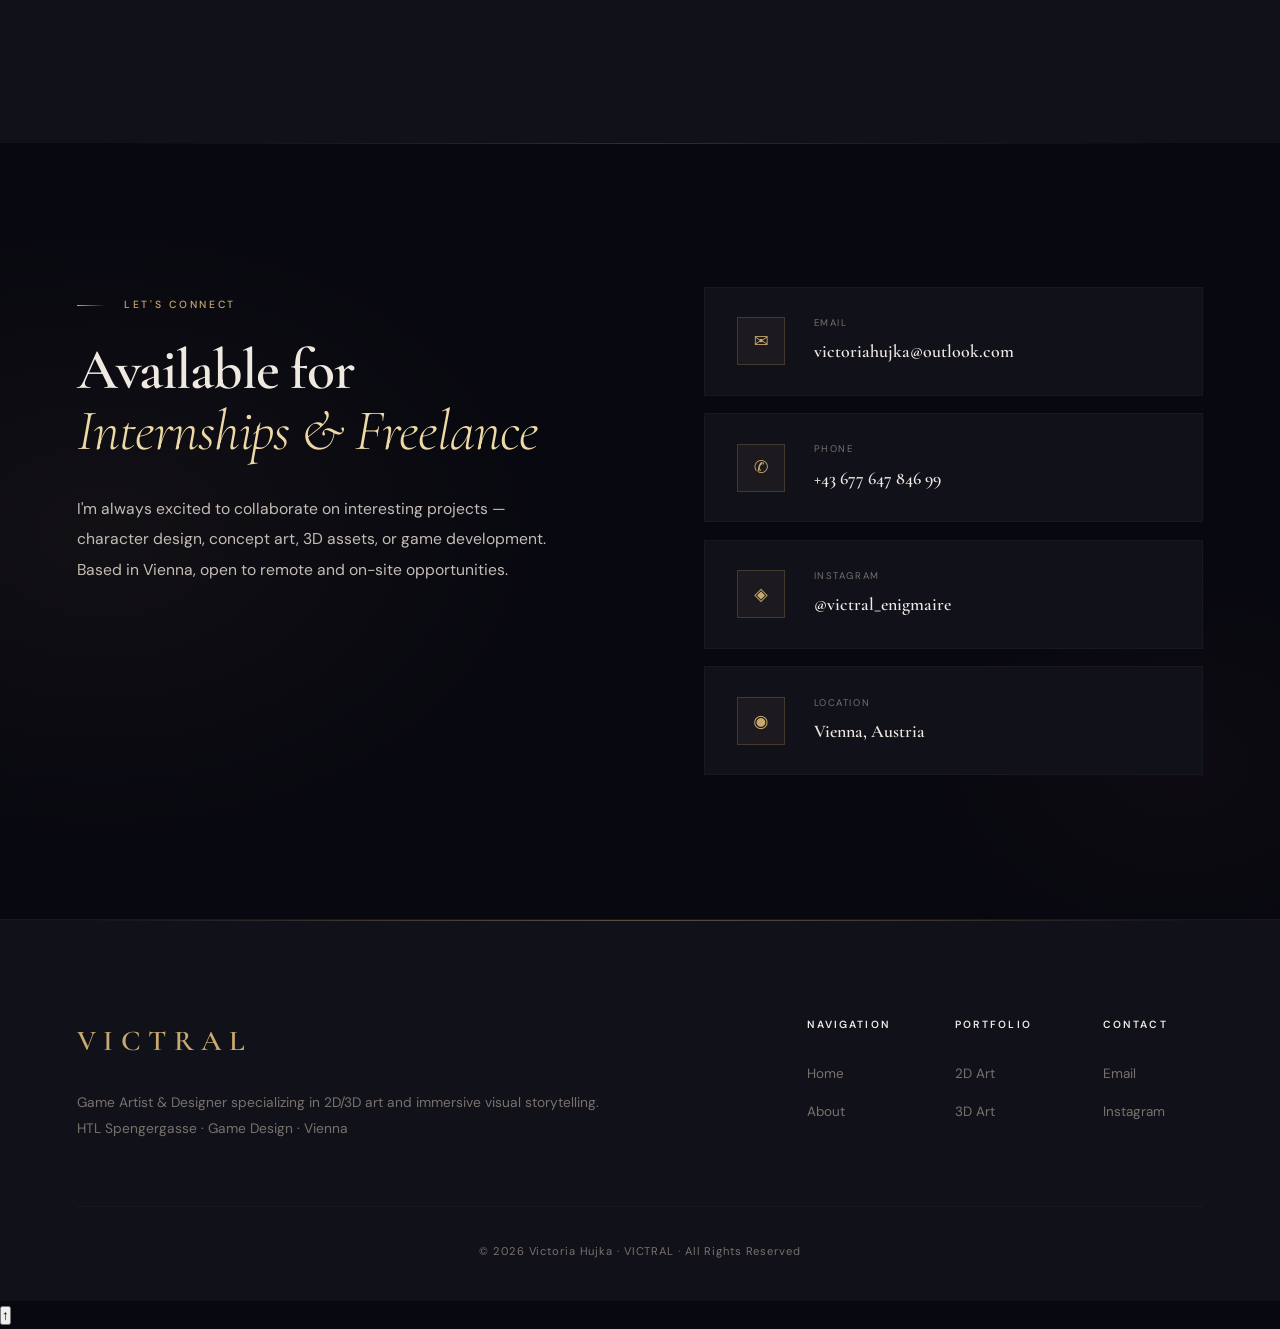
==== commit 9a9bc7c6: "Contact Data removed Protection" ====
--- a/index.html
+++ b/index.html
@@ -241,7 +241,7 @@
         </div>
     </section>
 
-    <!-- Contact -->
+      <!-- Contact -->
     <section class="contact-section" id="contact">
         <div class="container">
             <div class="contact-inner">
@@ -250,19 +250,19 @@
                     <h2>Available for<br><em>Internships &amp; Freelance</em></h2>
                     <p class="contact-body">I'm always excited to collaborate on interesting projects — character design, concept art, 3D assets, or game development. Based in Vienna, open to remote and on-site opportunities.</p>
                 </div>
-                <div class="contact-right">
-                    <a href="/cdn-cgi/l/email-protection#483e212b3c273a2129203d22232908212b24273d2c662b2725" class="contact-card">
+              <div class="contact-right">
+                    <a href="mailto:victoriahujka@outlook.com" class="contact-card">
                         <div class="contact-card-icon">✉</div>
                         <div>
                             <span class="contact-card-label">Email</span>
-                            <strong class="contact-card-value"><span class="__cf_email__" data-cfemail="a7d1cec4d3c8d5cec6cfd2cdccc6e7cec4cbc8d2c389c4c8ca">[email&#160;protected]</span></strong>
+                          <strong class="contact-card-value">victoriahujka@outlook.com</strong>
                         </div>
                     </a>
                     <a href="tel:+4366399999999" class="contact-card">
                         <div class="contact-card-icon">✆</div>
                         <div>
                             <span class="contact-card-label">Phone</span>
-                            <strong class="contact-card-value">+43 XXX XXX XXXX</strong>
+                            <strong class="contact-card-value">+43 677 647 846 99</strong>
                         </div>
                     </a>
                     <a href="https://www.instagram.com/victral_enigmaire/" target="_blank" class="contact-card">
@@ -289,7 +289,7 @@
         <div class="footer-inner">
             <div class="footer-brand">
                 <span class="footer-logo">VICTRAL</span>
-                <p>Game Artist &amp; Designer — 2D/3D Art, Character Design, Game Development.<br>HTL Spengergasse · Game Design · Vienna</p>
+                   <p>Game Artist &amp; Designer specializing in 2D/3D art and immersive visual storytelling.<br>HTL Spengergasse · Game Design · Vienna</p>
             </div>
             <div class="footer-nav">
                 <div class="footer-col">
@@ -304,13 +304,13 @@
                 </div>
                 <div class="footer-col">
                     <h5>Contact</h5>
-                    <a href="/cdn-cgi/l/email-protection#b0c6d9d3c4dfc2d9d1d8c5dadbd1f0d9d3dcdfc5d49ed3dfdd">Email</a>
+                    <a href="mailto:victoriahujka@outlook.com">Email</a>
                     <a href="https://www.instagram.com/victral_enigmaire/" target="_blank">Instagram</a>
                 </div>
             </div>
         </div>
         <div class="footer-bottom">
-            <p>© 2026 Victoria Hujka · VICTRAL · All rights reserved.</p>
+            <span>© 2026 Victoria Hujka · VICTRAL · All Rights Reserved</span>
         </div>
     </footer>
     <button id="backToTop" aria-label="Back to top">↑</button>
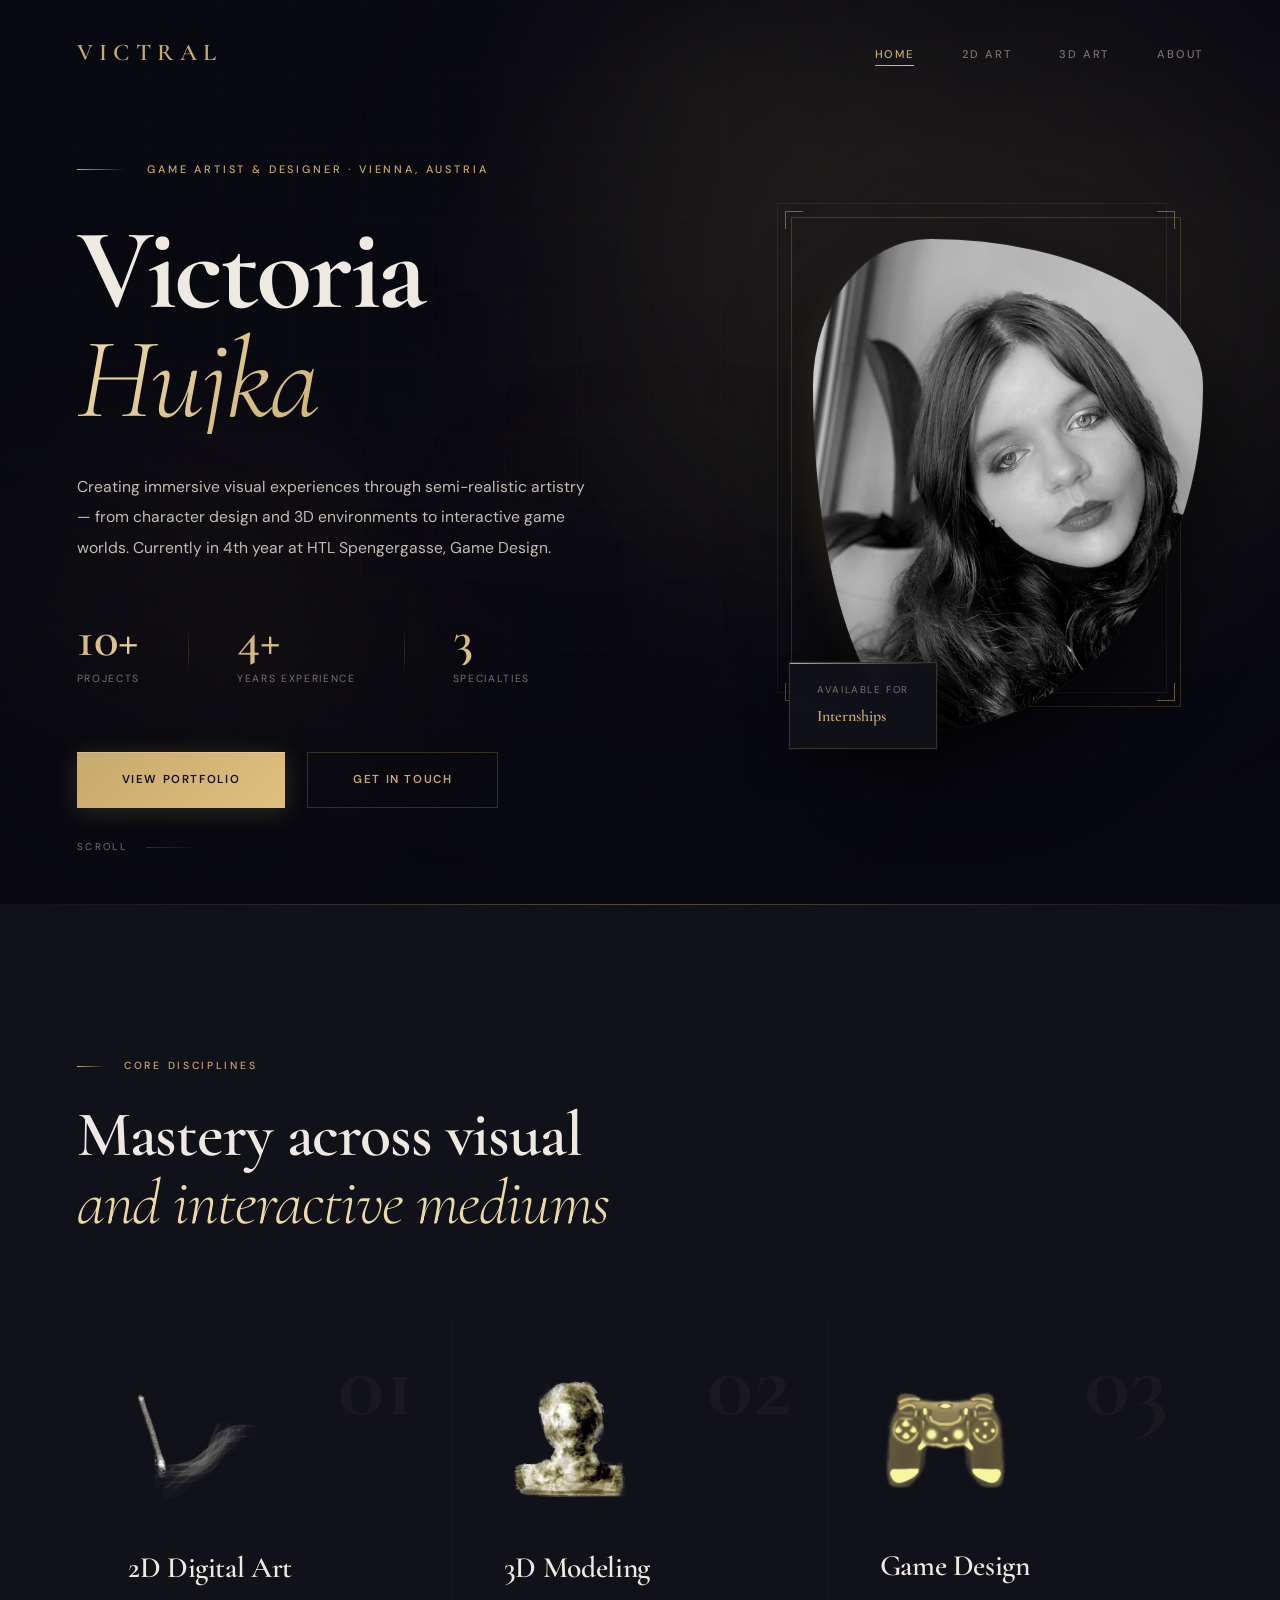
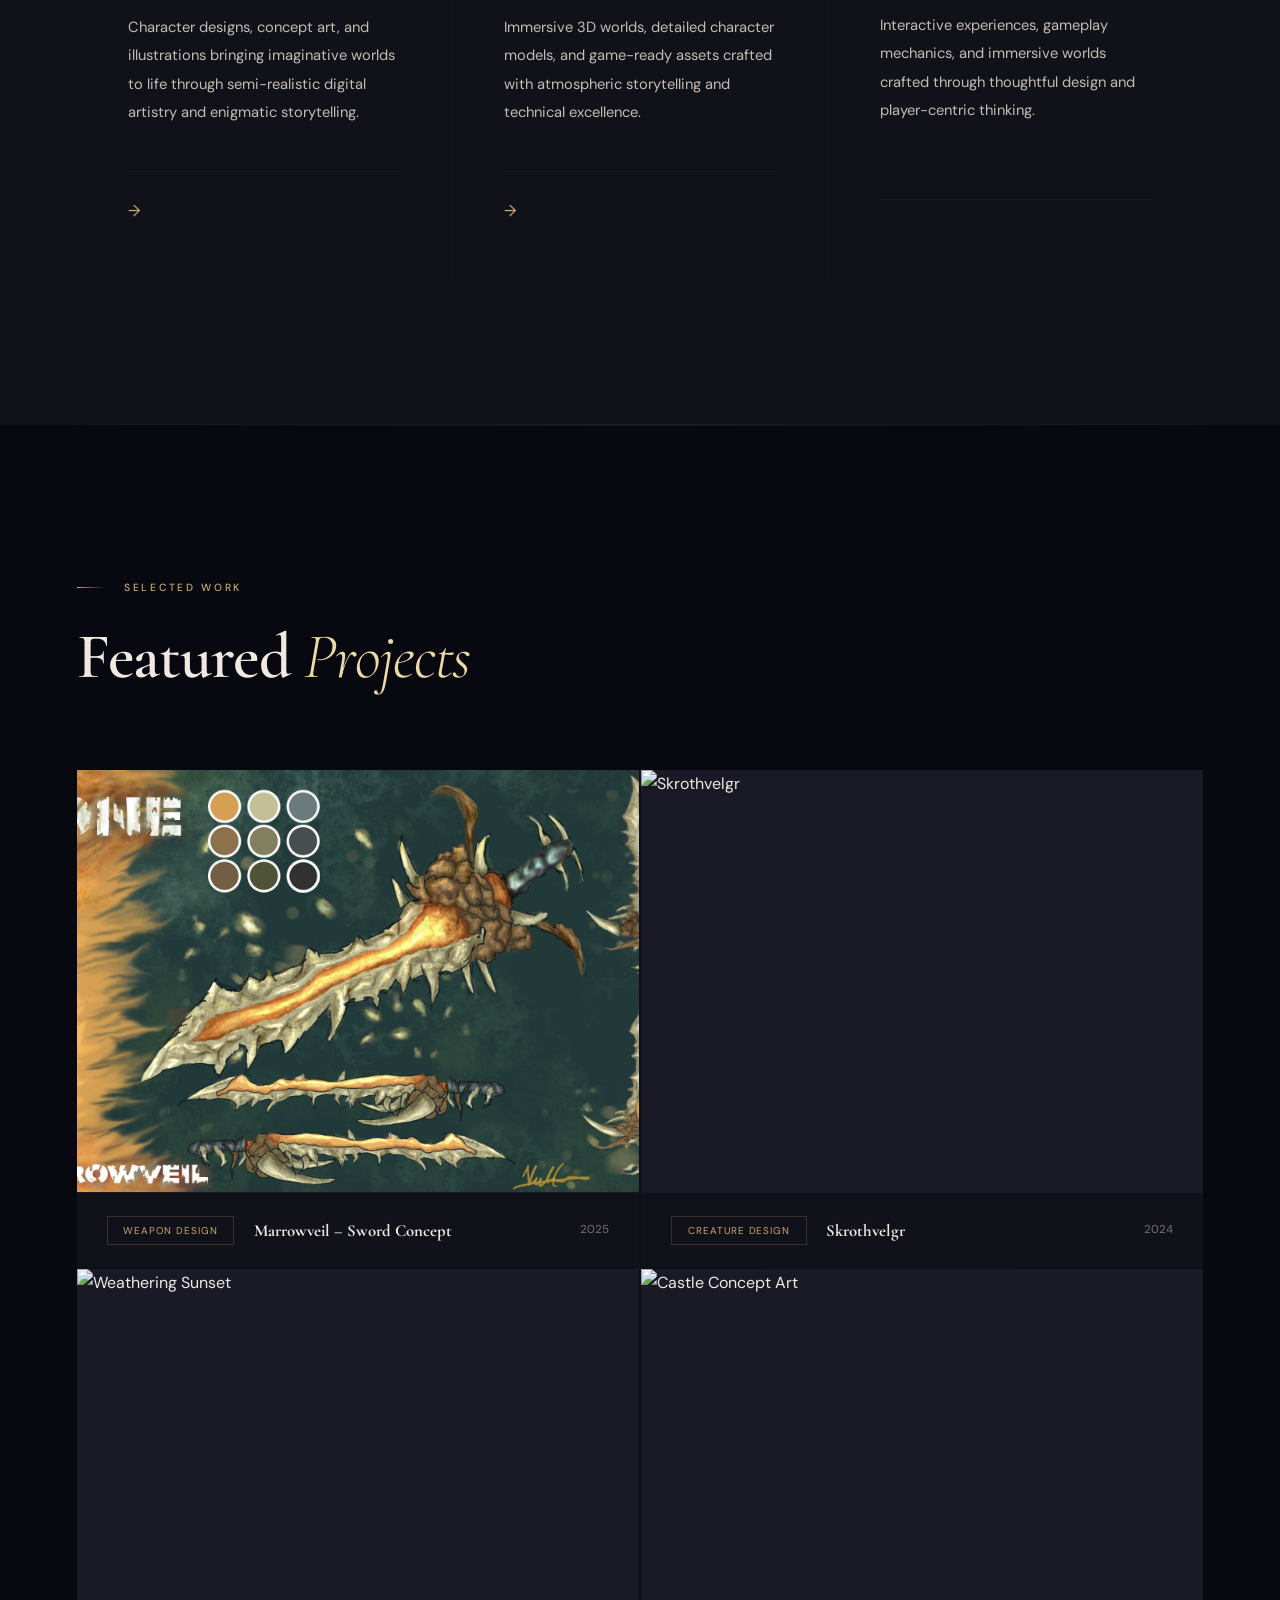
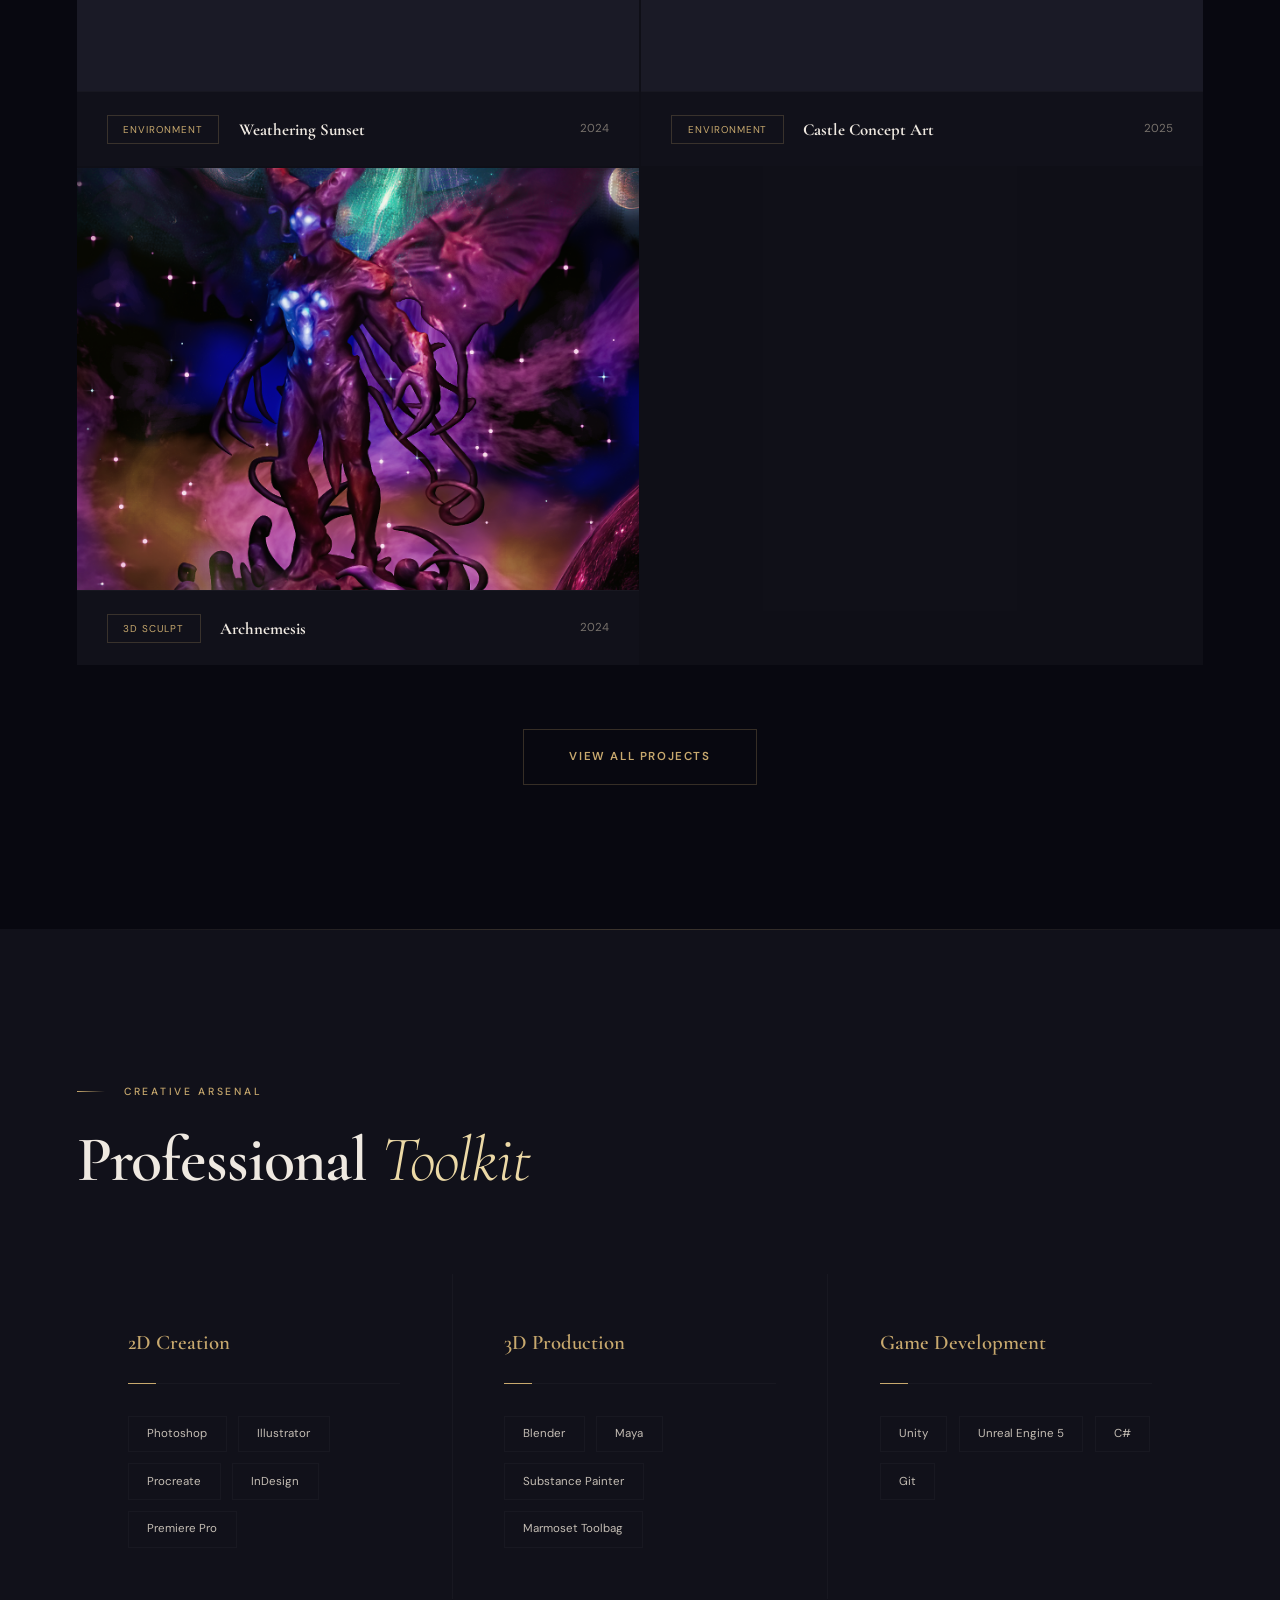
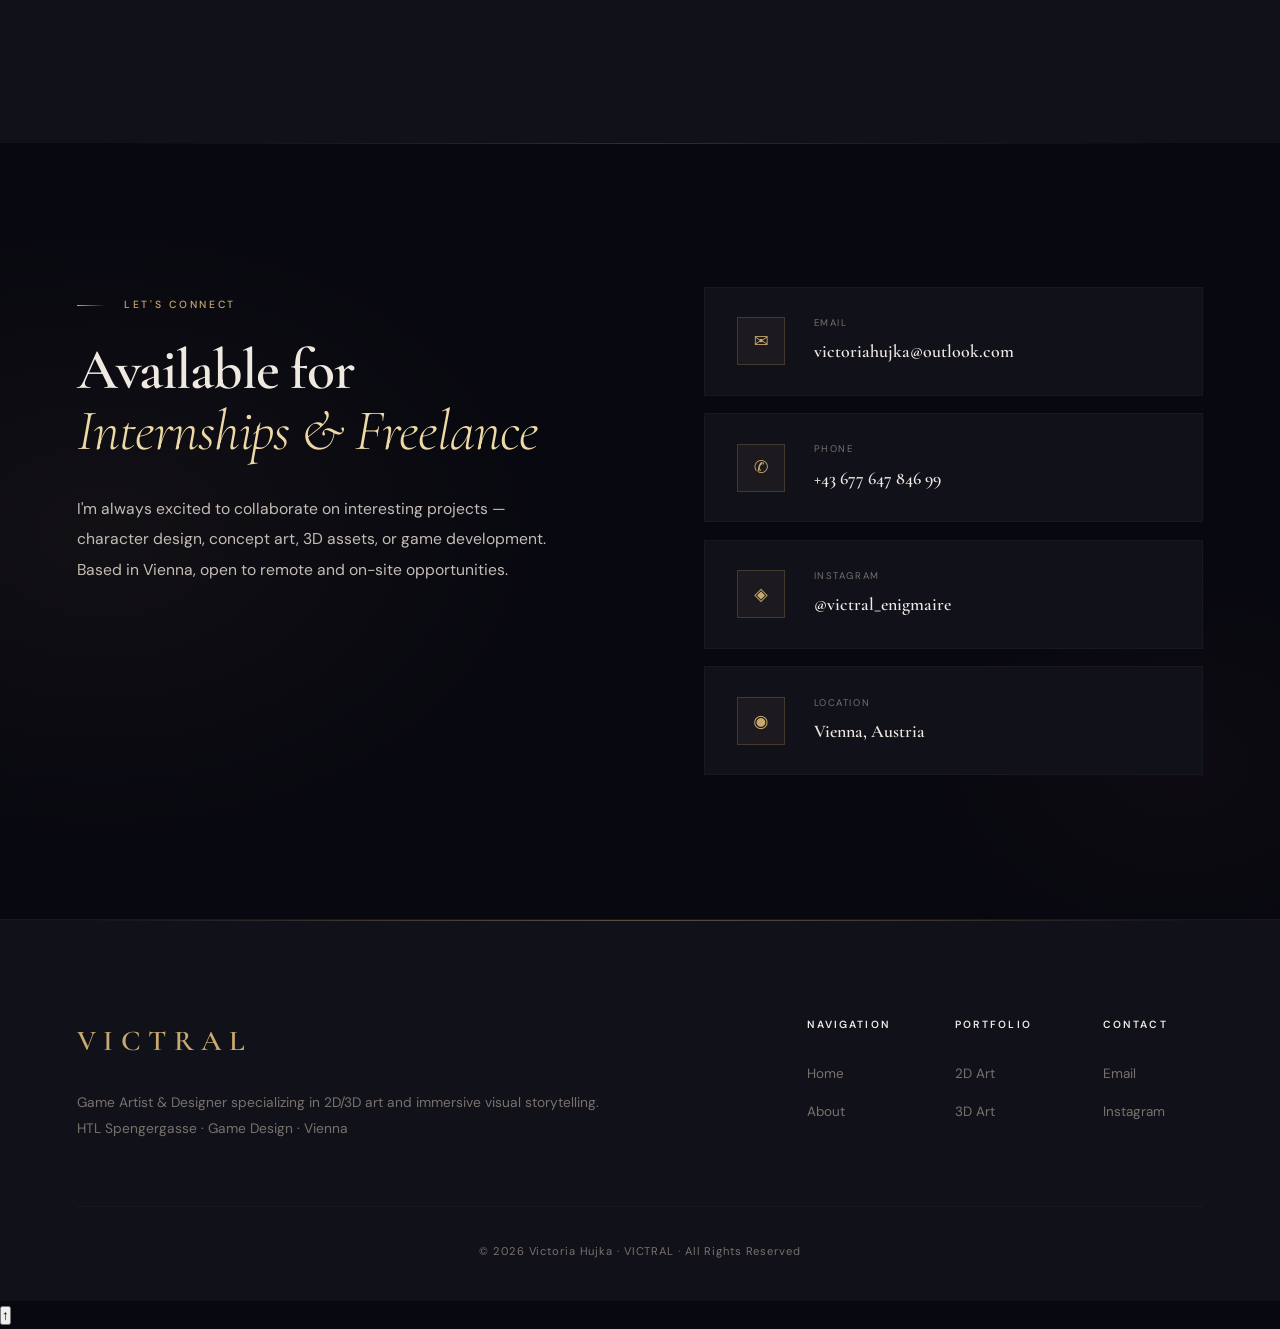
==== commit 4de3ca20: "Portfolio Showcase change" ====
--- a/index.html
+++ b/index.html
@@ -133,18 +133,18 @@
             </header>
 
             <div class="featured-grid">
-                <a href="2d-art.html" class="feat-item feat-large">
-                    <div class="feat-img-wrap">
-                        <img src="femalefigurine.png" alt="Enigmatic Wanderer" class="feat-img">
-                        <div class="feat-overlay">
-                            <span class="feat-cat">2D Art · Character Design</span>
-                            <h3>Enigmatic Wanderer</h3>
-                        </div>
-                    </div>
-                    <div class="feat-info">
-                        <span class="feat-tag">Character Design</span>
-                        <h4>Enigmatic Wanderer</h4>
-                        <span class="feat-year">2024</span>
+                <a href="2d-art.html" class="feat-item">
+                    <div class="feat-img-wrap">
+                        <img src="Marrowveil.png" alt="Marrowveil" class="feat-img">
+                        <div class="feat-overlay">
+                            <span class="feat-cat">2D Art · Sword Concept · Hack &amp; Slash Asset Concept </span>
+                            <h3>Marrowveil – Sword Concept</h3>
+                        </div>
+                    </div>
+                    <div class="feat-info">
+                        <span class="feat-tag">Weapon Design</span>
+                        <h4>Marrowveil – Sword Concept</h4>
+                        <span class="feat-year">2025</span>
                     </div>
                 </a>
 
@@ -175,6 +175,21 @@
                         <span class="feat-tag">Environment</span>
                         <h4>Weathering Sunset</h4>
                         <span class="feat-year">2024</span>
+                    </div>
+                </a>
+
+                 <a href="2d-art.html" class="feat-item">
+                    <div class="feat-img-wrap">
+                        <img src="castleconceptart.png" alt="Castle Concept Art" class="feat-img">
+                        <div class="feat-overlay">
+                            <span class="feat-cat">Environment</span>
+                            <h3>Castle Concept Art</h3>
+                        </div>
+                    </div>
+                    <div class="feat-info">
+                        <span class="feat-tag">Environment</span>
+                        <h4>Castle Concept Art</h4>
+                        <span class="feat-year">2025</span>
                     </div>
                 </a>
 
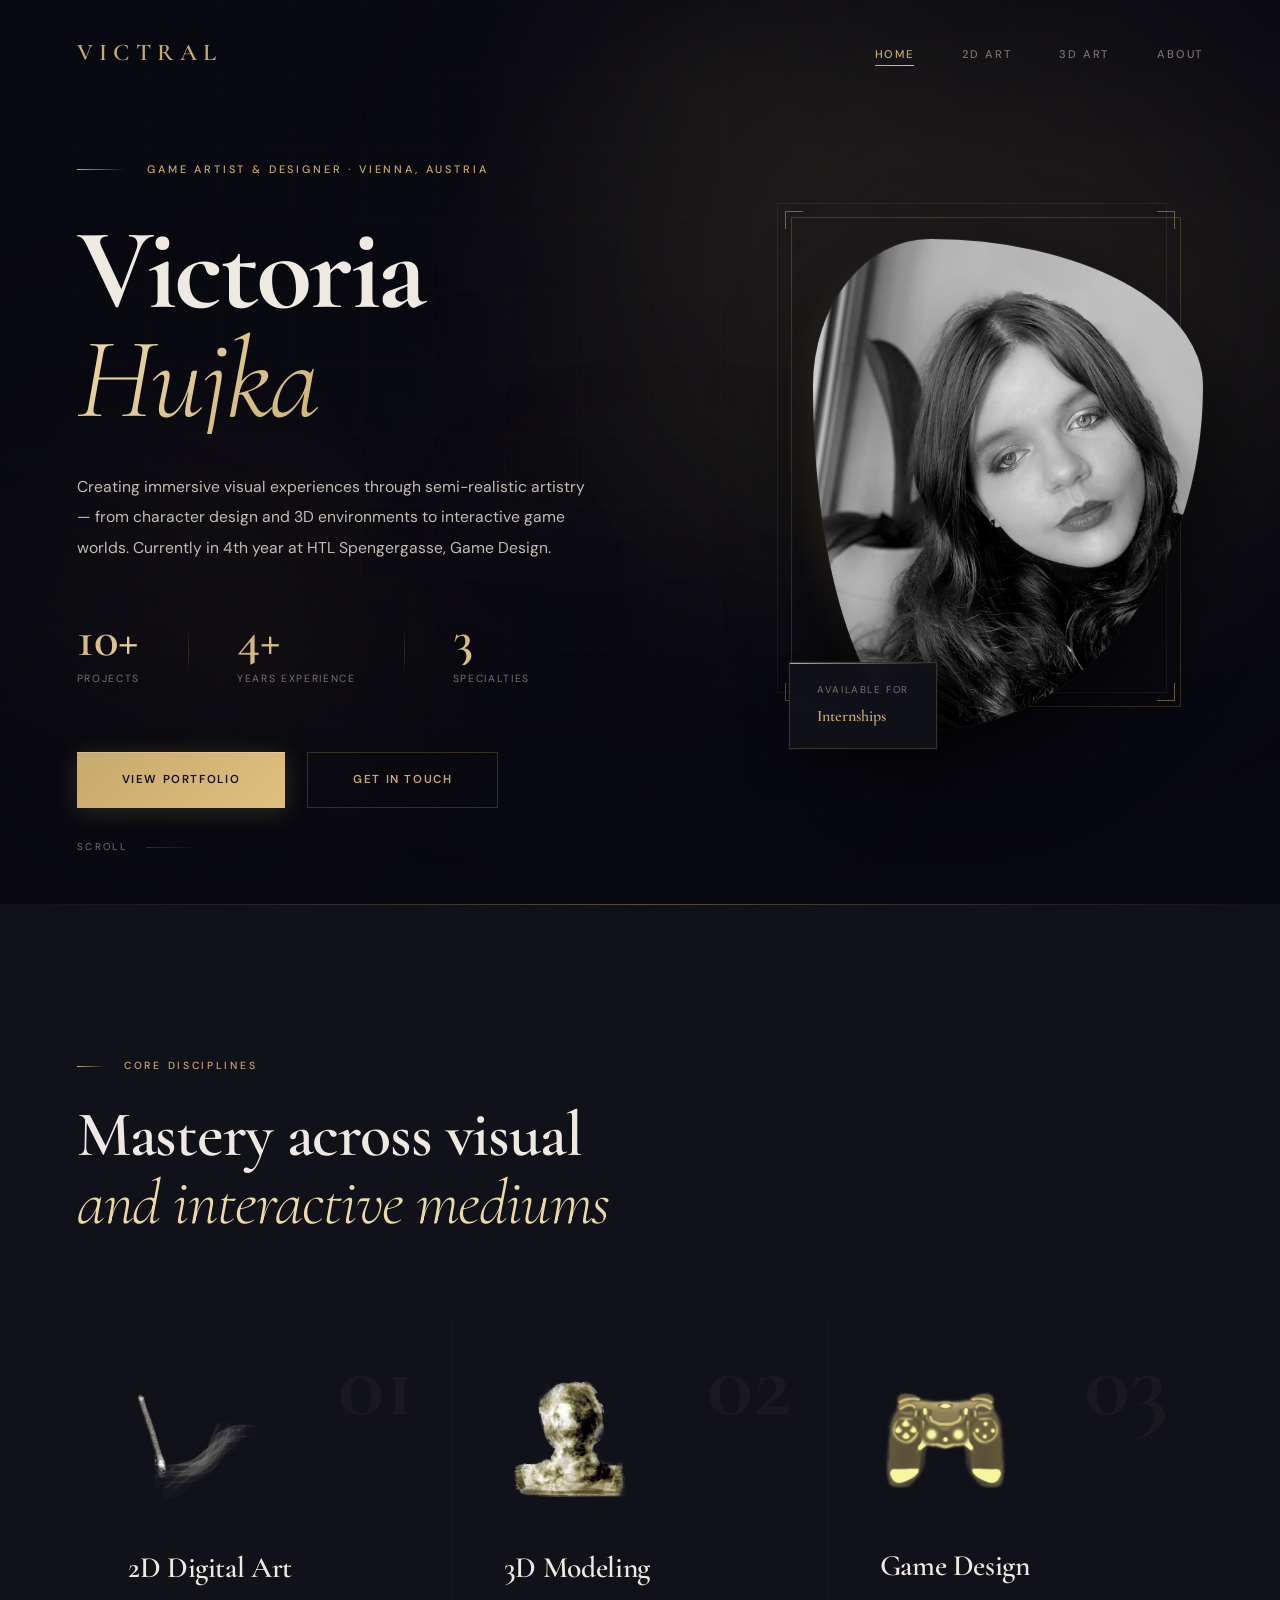
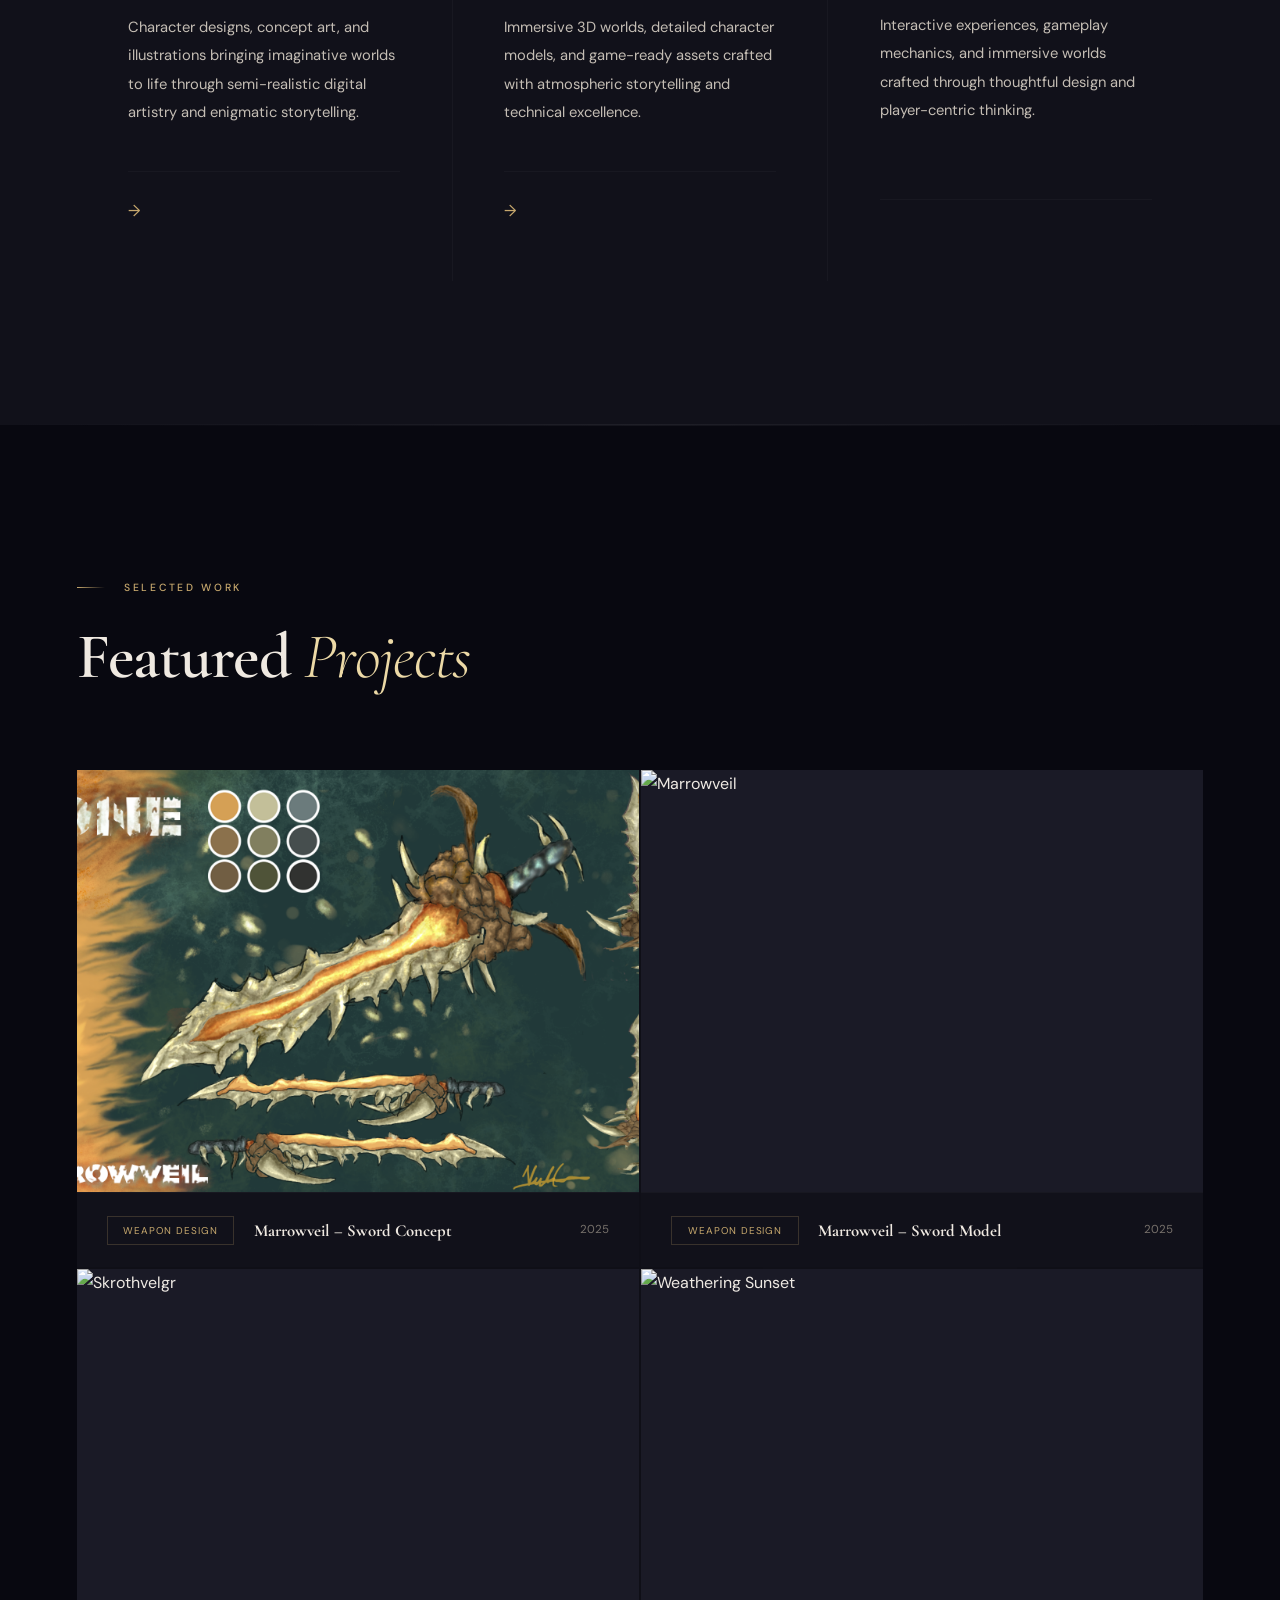
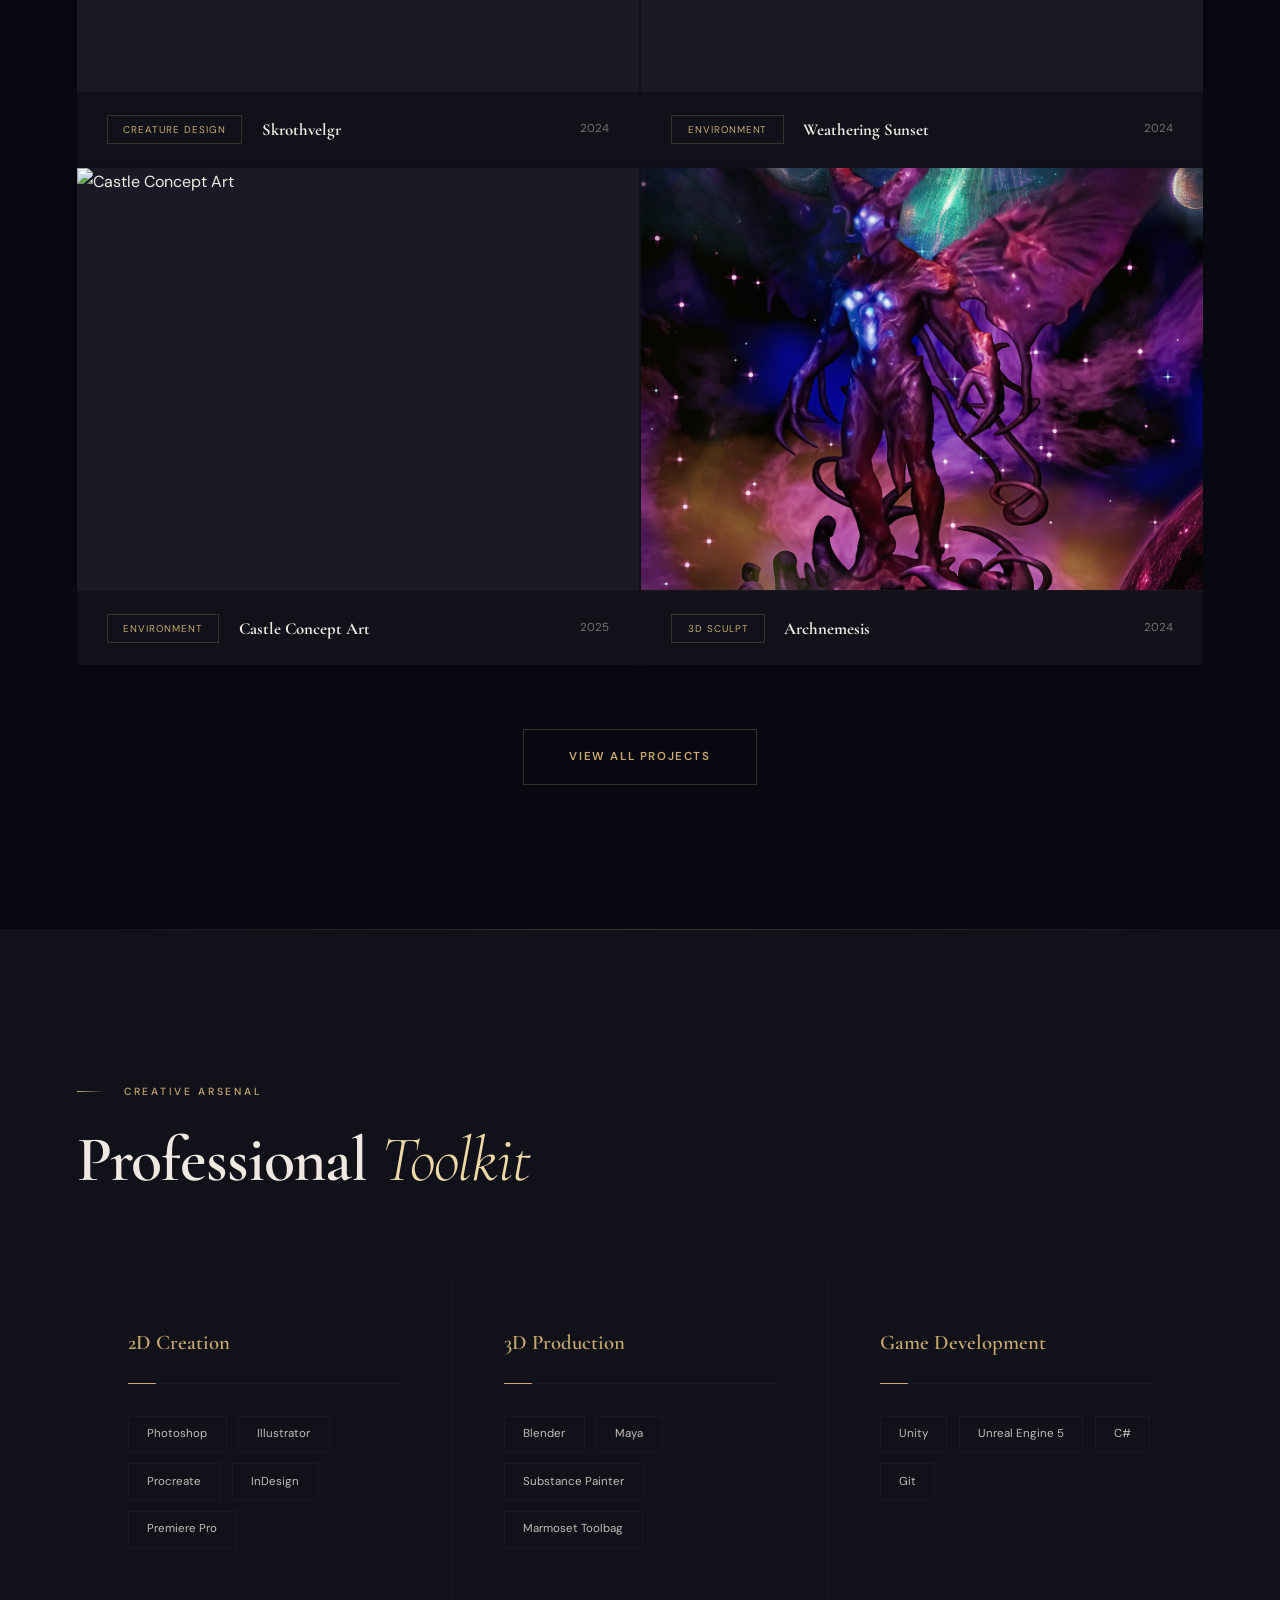
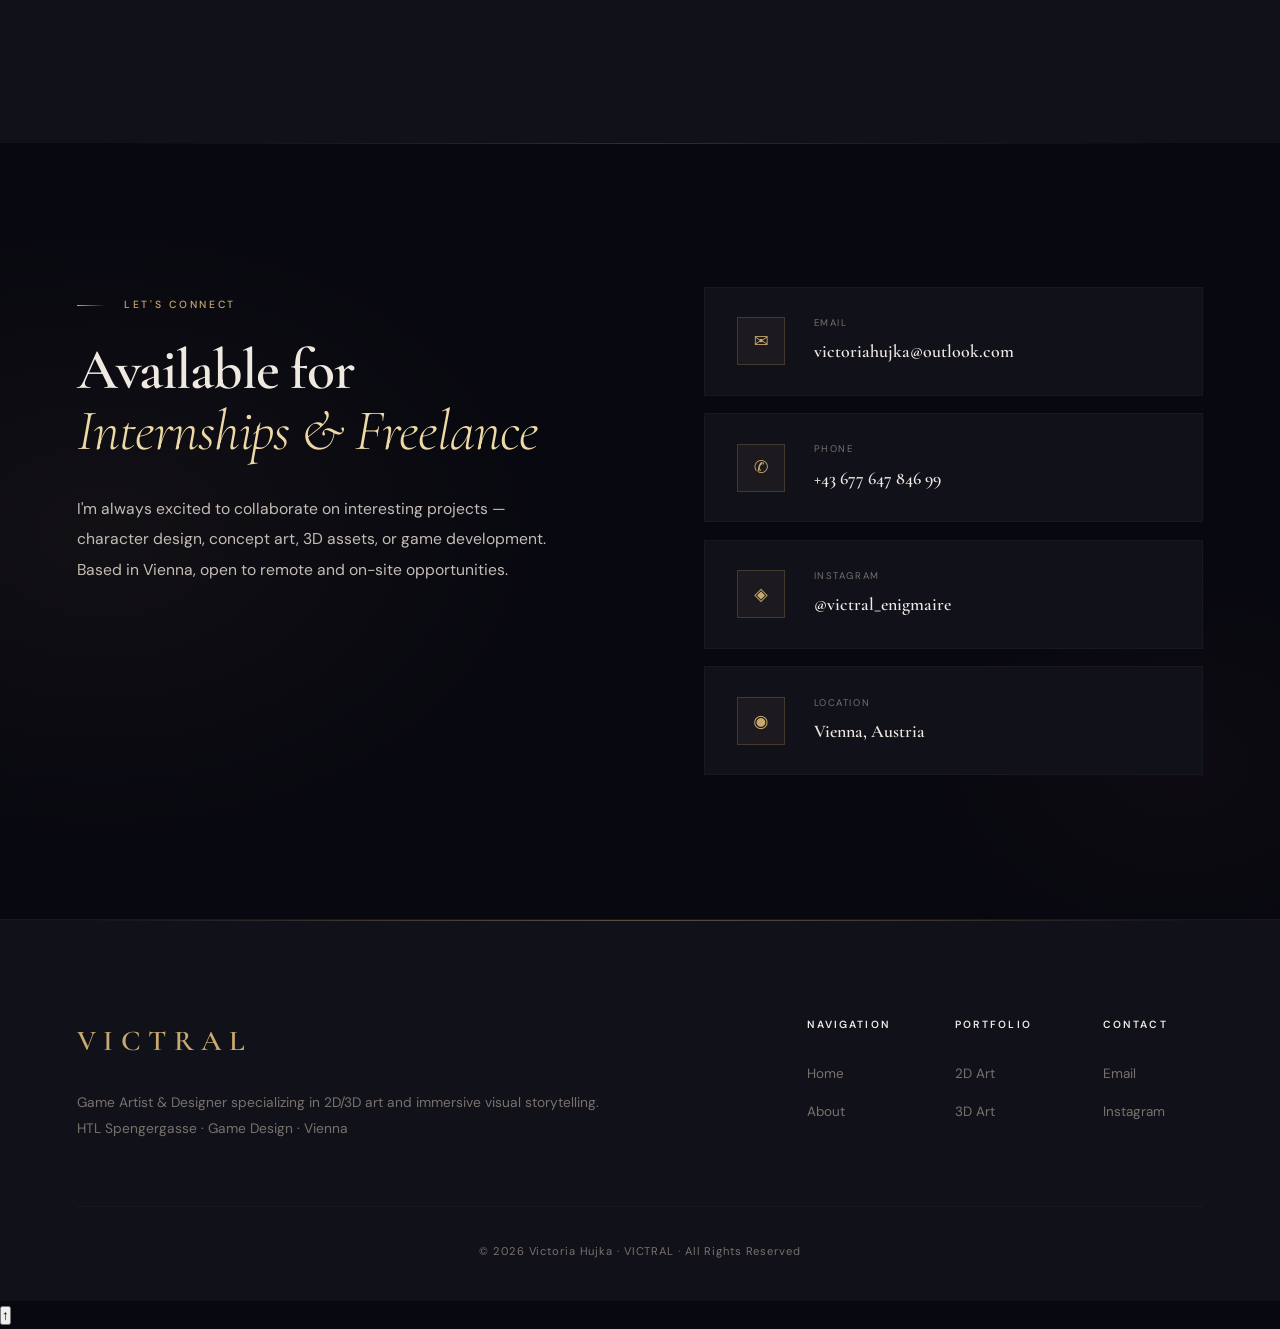
==== commit e6839034: "FIX" ====
--- a/index.html
+++ b/index.html
@@ -148,11 +148,26 @@
                     </div>
                 </a>
 
+                                <a href="3d-art.html" class="feat-item">
+                    <div class="feat-img-wrap">
+                        <img src="Marrowveil_Showcase.png" alt="Marrowveil" class="feat-img">
+                        <div class="feat-overlay">
+                            <span class="feat-cat">3D Art · Sword Asset · Hack &amp; Slash Asset </span>
+                            <h3>Marrowveil – Sword Model</h3>
+                        </div>
+                    </div>
+                    <div class="feat-info">
+                        <span class="feat-tag">Weapon Design</span>
+                        <h4>Marrowveil – Sword Model</h4>
+                        <span class="feat-year">2025</span>
+                    </div>
+                </a>
+
                 <a href="2d-art.html" class="feat-item">
                     <div class="feat-img-wrap">
                         <img src="SKROTHVELGR (1).png" alt="Skrothvelgr" class="feat-img">
                         <div class="feat-overlay">
-                            <span class="feat-cat">Concept Art</span>
+                            <span class="feat-cat">2D · Creature Design · Concept Art</span>
                             <h3>Skrothvelgr</h3>
                         </div>
                     </div>
@@ -167,7 +182,7 @@
                     <div class="feat-img-wrap">
                         <img src="enigmatic_weathering_sun.png" alt="Weathering Sunset" class="feat-img">
                         <div class="feat-overlay">
-                            <span class="feat-cat">Environment</span>
+                            <span class="feat-cat">2D · Environment · Concept Art</span>
                             <h3>Weathering Sunset</h3>
                         </div>
                     </div>
@@ -182,7 +197,7 @@
                     <div class="feat-img-wrap">
                         <img src="castleconceptart.png" alt="Castle Concept Art" class="feat-img">
                         <div class="feat-overlay">
-                            <span class="feat-cat">Environment</span>
+                            <span class="feat-cat">2D · Environment · Concept Art</span>
                             <h3>Castle Concept Art</h3>
                         </div>
                     </div>
@@ -197,7 +212,7 @@
                     <div class="feat-img-wrap">
                         <img src="endgegner_3D_render.png" alt="Archnemesis 3D" class="feat-img">
                         <div class="feat-overlay">
-                            <span class="feat-cat">3D Art</span>
+                            <span class="feat-cat">3D · Character Design · Concept Art</span>
                             <h3>Archnemesis</h3>
                         </div>
                     </div>
--- a/styles.css
+++ b/styles.css
@@ -863,6 +863,7 @@
     background: linear-gradient(to top, rgba(8,8,16,.96) 0%, transparent 100%);
     transform: translateY(100%); transition: transform .5s var(--ease-expo);
 }
+
 .art-image-container:hover .art-overlay { transform: translateY(0); }
 .art-overlay h3 { font-family: var(--ff-display); font-size: 1.45rem; color: var(--cream); margin-bottom: .5rem; }
 .art-overlay p { font-size: .82rem; color: var(--cream-mid); margin-bottom: 1rem; line-height: 1.72; }
@@ -1208,4 +1209,105 @@
     padding: 8rem 3rem 3rem;
     border-left: 1px solid var(--border);
     gap: 2.2rem; z-index: 998;
+}
+
+/* ─── GLightbox Gold Overrides ───────────────────────────── */
+/* Paste this at the END of your styles.css */
+
+/* ── Overlay backdrop — pure ink ── */
+.glightbox-container .goverlay {
+    background: rgba(8, 8, 16, 0.98) !important;
+}
+
+/* ── Shared button base — solid, unmissable ── */
+.glightbox-container .gnext,
+.glightbox-container .gprev,
+.glightbox-container .gclose {
+    background: #11111a !important;
+    border: 1.5px solid #c8a96e !important;
+    border-radius: 0 !important;
+    box-shadow:
+        0 0 0 1px rgba(200,169,110,0.20),
+        0 4px 24px rgba(0,0,0,0.8),
+        inset 0 1px 0 rgba(200,169,110,0.12) !important;
+    transition: all 0.3s cubic-bezier(.34,1.56,.64,1) !important;
+    opacity: 1 !important;
+}
+
+.glightbox-container .gnext:hover,
+.glightbox-container .gprev:hover,
+.glightbox-container .gclose:hover {
+    background: #c8a96e !important;
+    border-color: #dfc07e !important;
+    box-shadow:
+        0 0 32px rgba(200,169,110,0.55),
+        0 0 80px rgba(200,169,110,0.20),
+        0 8px 32px rgba(0,0,0,0.7),
+        inset 0 1px 0 rgba(255,255,255,0.2) !important;
+    transform: scale(1.1) !important;
+}
+
+/* ── Arrow icons — bright gold, thick stroke ── */
+.glightbox-container .gnext svg path,
+.glightbox-container .gprev svg path {
+    stroke: #dfc07e !important;
+    stroke-width: 3px !important;
+    fill: none !important;
+}
+
+.glightbox-container .gnext:hover svg path,
+.glightbox-container .gprev:hover svg path {
+    stroke: #11111a !important;
+}
+
+/* ── Close icon — bright gold, thick stroke ── */
+.glightbox-container .gclose svg path {
+    stroke: #dfc07e !important;
+    stroke-width: 3px !important;
+    fill: none !important;
+}
+
+.glightbox-container .gclose:hover svg path {
+    stroke: #11111a !important;
+}
+
+/* ── Also catch any fill-based SVG icons ── */
+.glightbox-container .gnext svg,
+.glightbox-container .gprev svg,
+.glightbox-container .gclose svg {
+    color: #dfc07e !important;
+    fill: #dfc07e !important;
+}
+
+.glightbox-container .gnext:hover svg,
+.glightbox-container .gprev:hover svg,
+.glightbox-container .gclose:hover svg {
+    color: #11111a !important;
+    fill: #11111a !important;
+}
+
+/* ── Loader spinner ── */
+.glightbox-container .gloader {
+    border-color: rgba(200,169,110,0.15) !important;
+    border-top-color: #c8a96e !important;
+}
+
+/* ── Caption / title bar ── */
+.glightbox-container .gslide-description {
+    background: rgba(8,8,16,0.97) !important;
+    border-top: 1px solid rgba(200,169,110,0.30) !important;
+}
+
+.glightbox-container .gdesc-inner .gslide-title {
+    font-family: 'Cormorant Garamond', Georgia, serif !important;
+    color: #c8a96e !important;
+    font-size: 1.1rem !important;
+    font-weight: 600 !important;
+    letter-spacing: 0.08em !important;
+}
+
+.glightbox-container .gdesc-inner .gslide-desc {
+    font-family: 'DM Sans', sans-serif !important;
+    color: #c4bdb4 !important;
+    font-size: 0.82rem !important;
 }
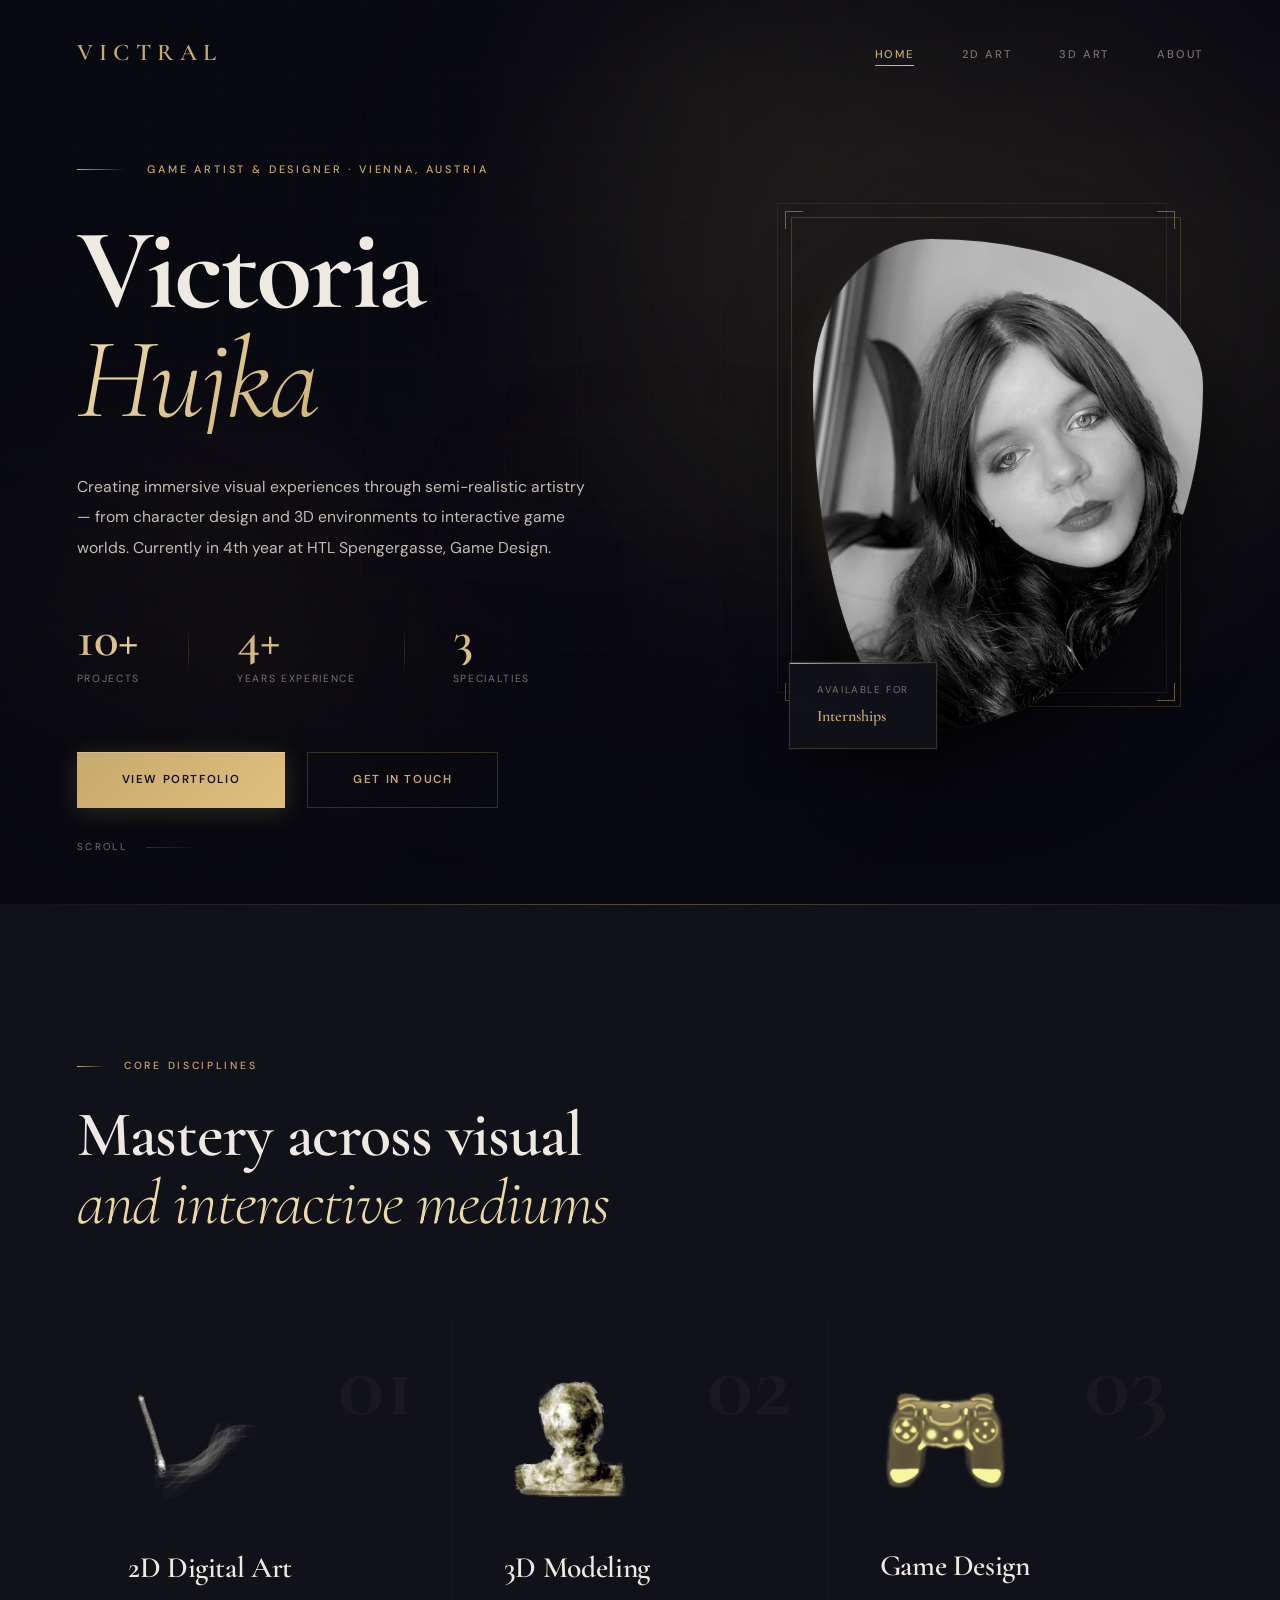
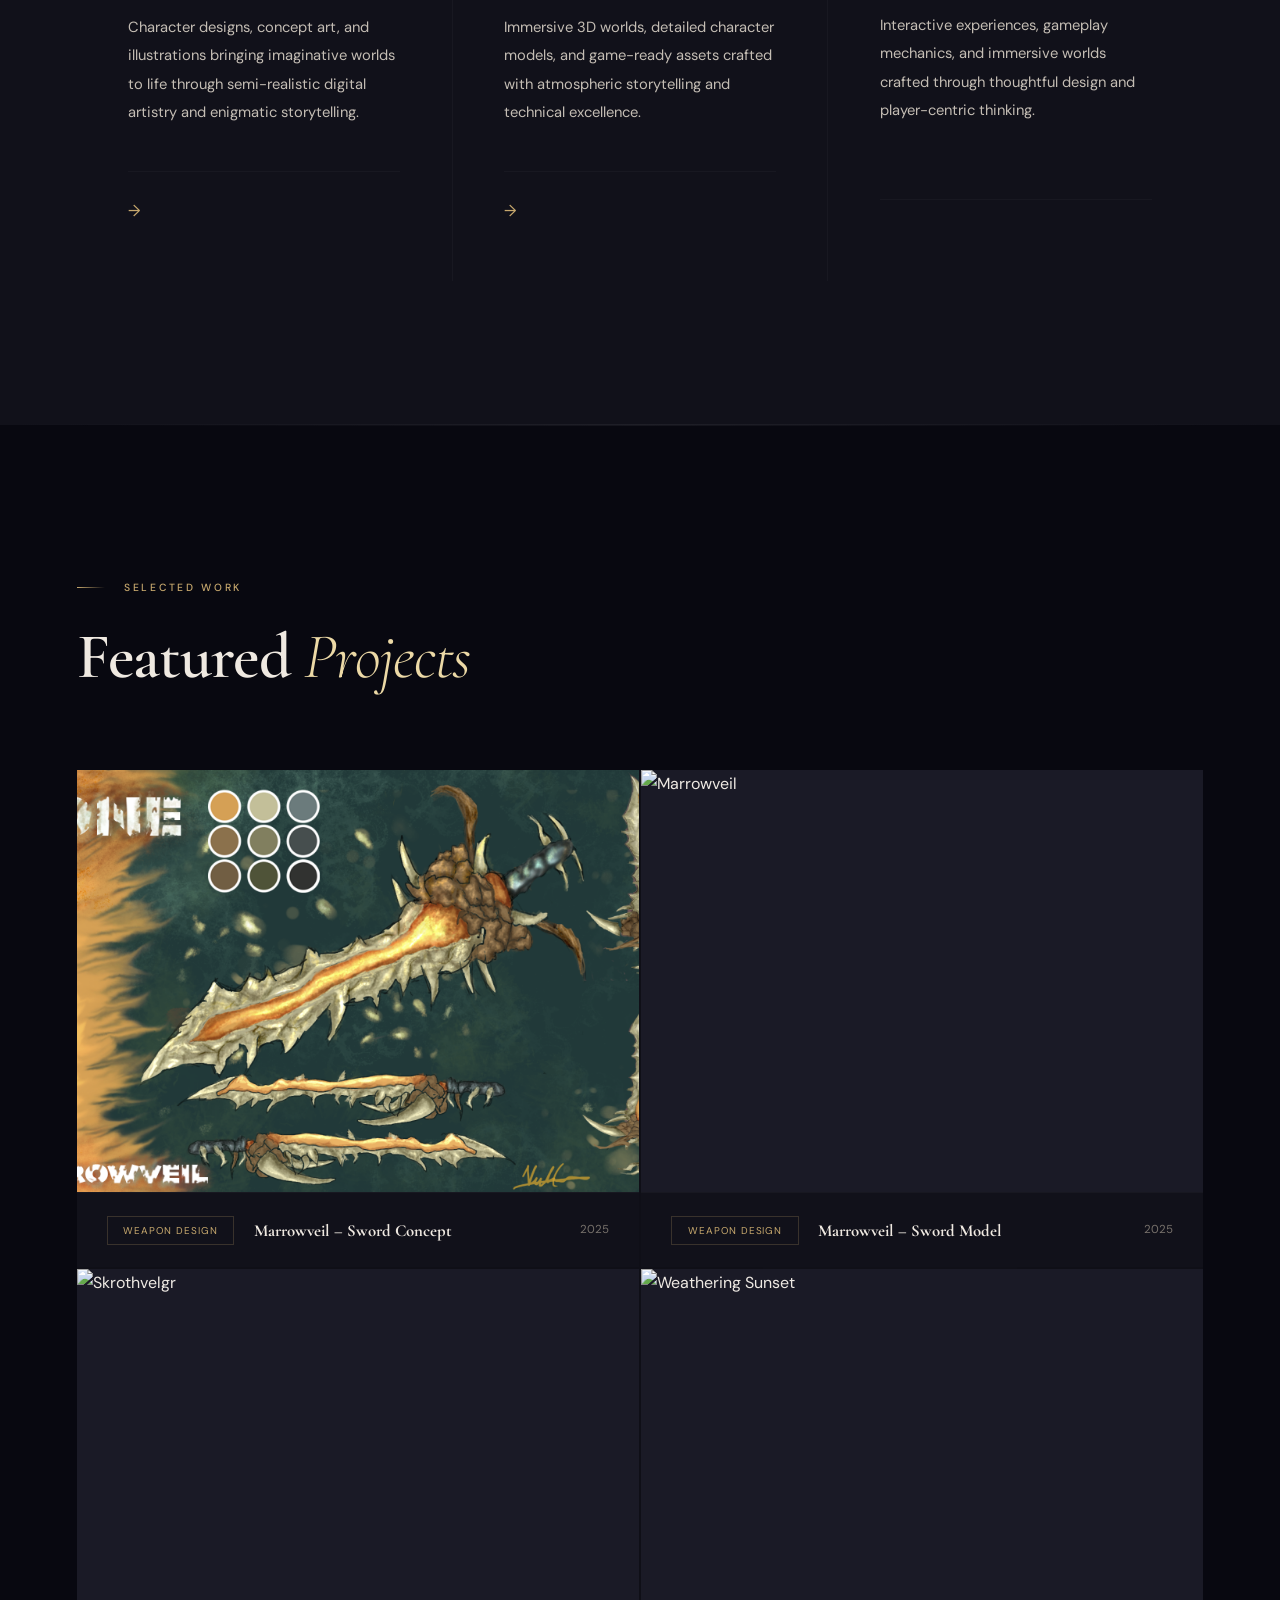
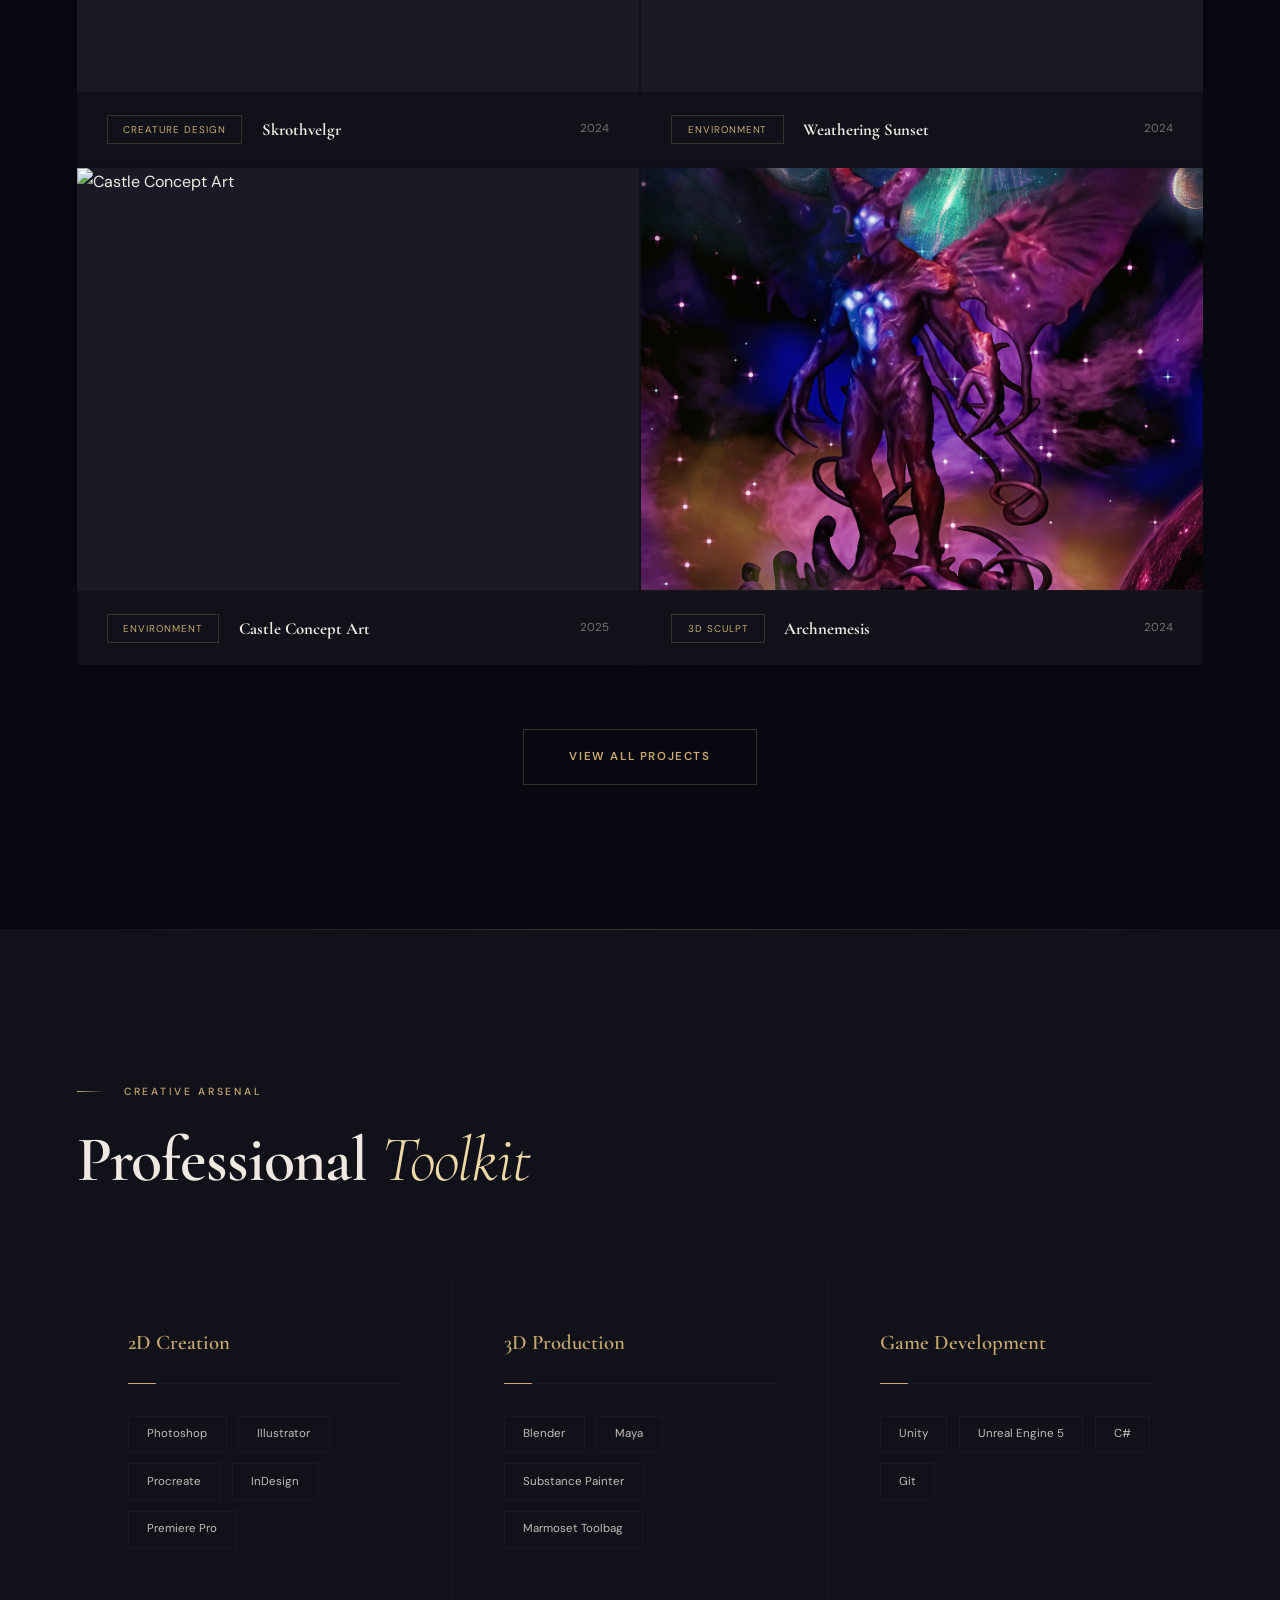
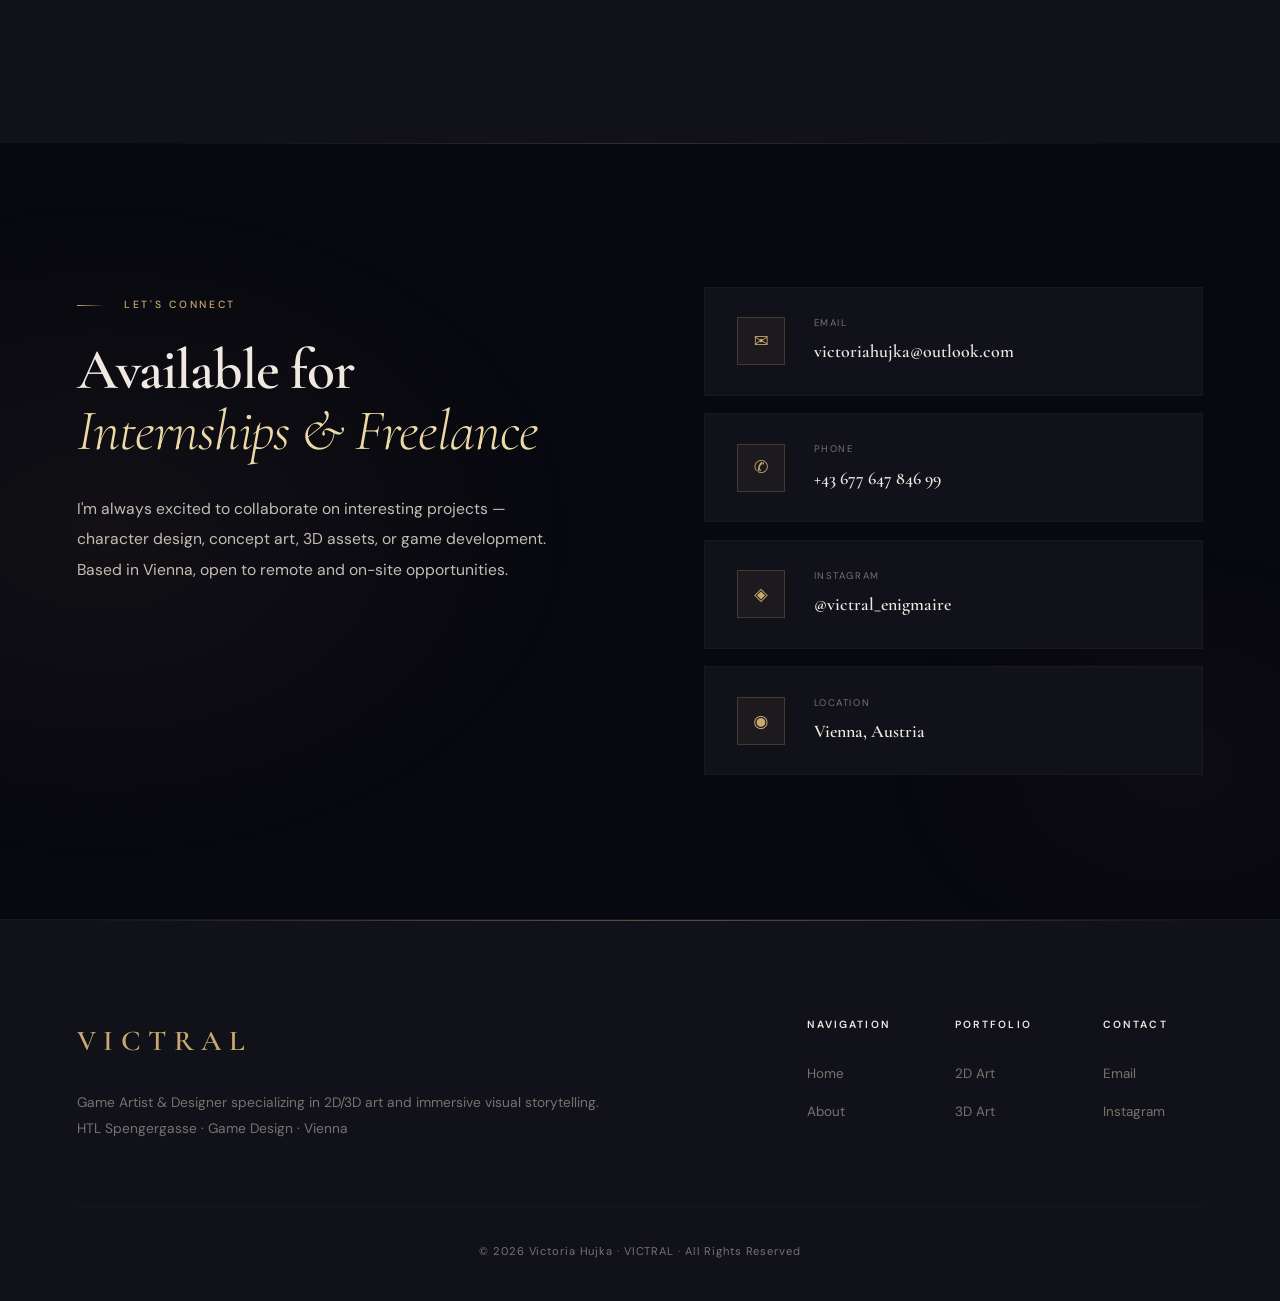
==== commit 905c9242: "Scroll to top; Index" ====
--- a/index.html
+++ b/index.html
@@ -343,7 +343,7 @@
             <span>© 2026 Victoria Hujka · VICTRAL · All Rights Reserved</span>
         </div>
     </footer>
-    <button id="backToTop" aria-label="Back to top">↑</button>
+    <button class="scroll-top" id="scrollTop">↑</button>
     <script src="script.js"></script>
 </body>
 </html>
